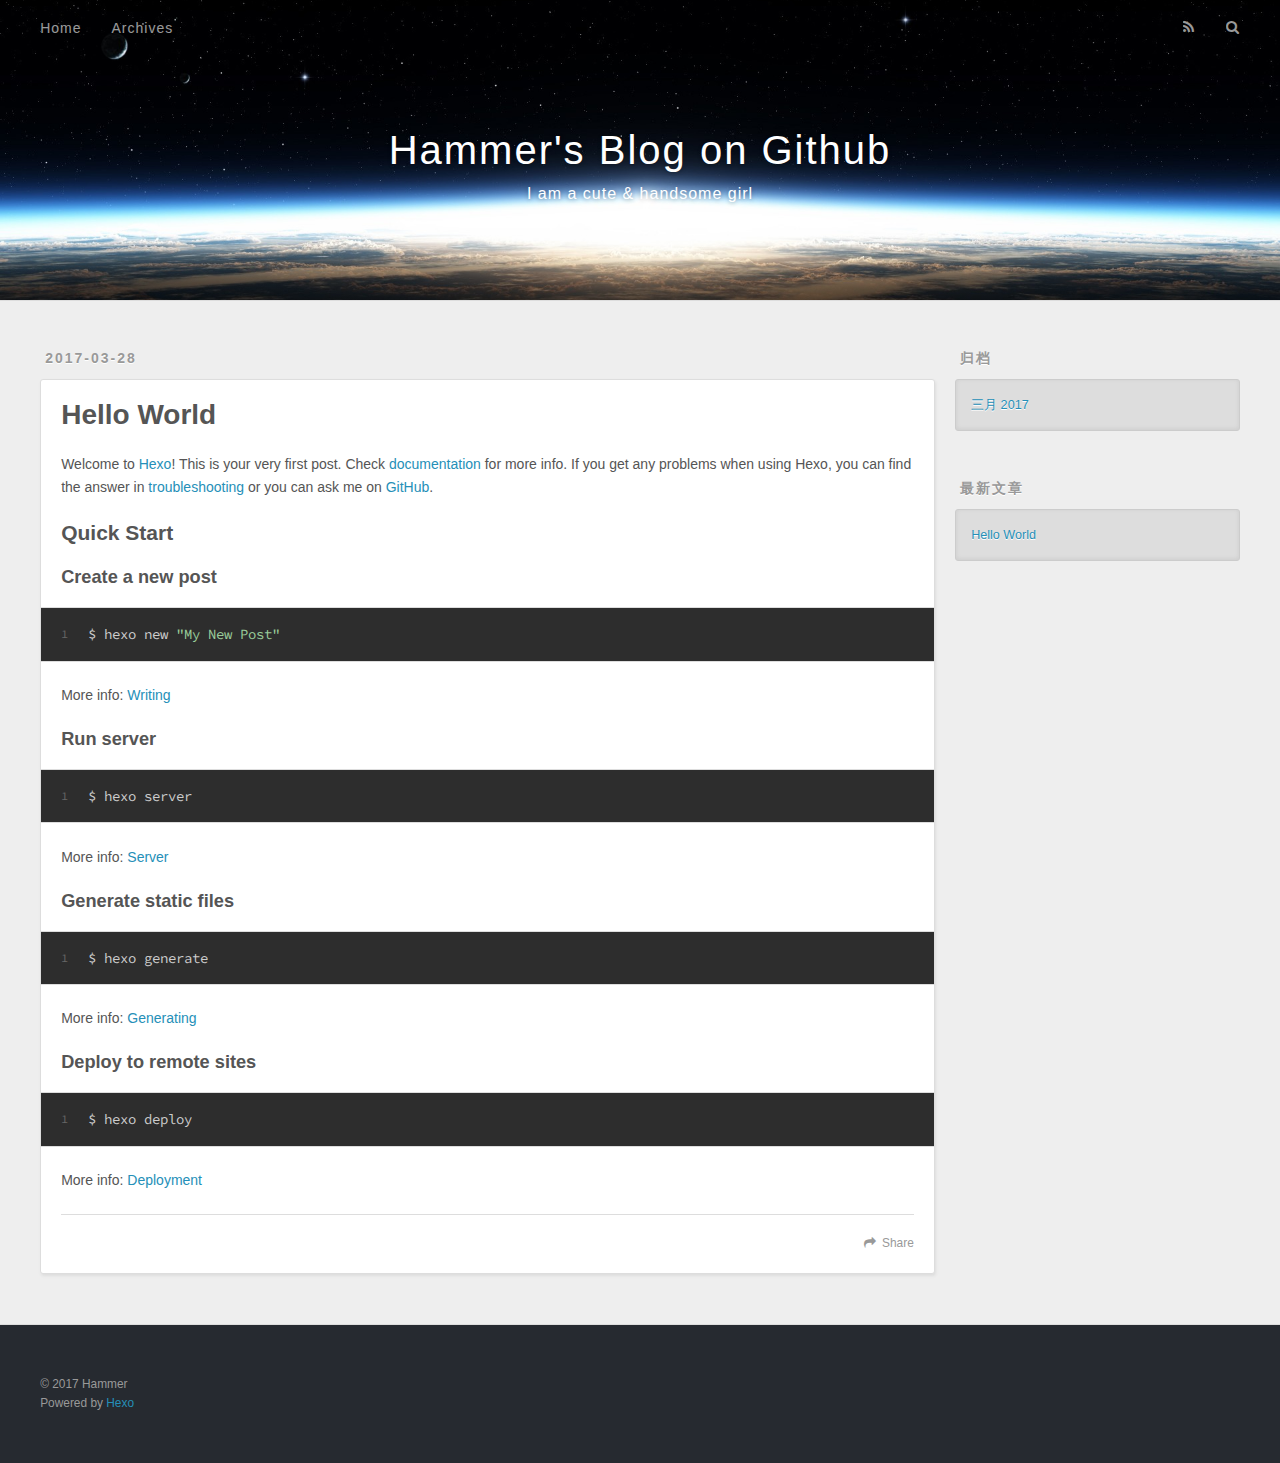
==== index.html @ 6a3fb205 "Site updated: 2017-03-28 16:44:58" ====
<!DOCTYPE html>
<html>
<head>
  <meta charset="utf-8">
  
  <title>Hammer&#39;s Blog on Github</title>
  <meta name="viewport" content="width=device-width, initial-scale=1, maximum-scale=1">
  <meta property="og:type" content="website">
<meta property="og:title" content="Hammer's Blog on Github">
<meta property="og:url" content="http://yoursite.com/index.html">
<meta property="og:site_name" content="Hammer's Blog on Github">
<meta name="twitter:card" content="summary">
<meta name="twitter:title" content="Hammer's Blog on Github">
  
    <link rel="alternate" href="/atom.xml" title="Hammer&#39;s Blog on Github" type="application/atom+xml">
  
  
    <link rel="icon" href="/favicon.png">
  
  
    <link href="//fonts.googleapis.com/css?family=Source+Code+Pro" rel="stylesheet" type="text/css">
  
  <link rel="stylesheet" href="/css/style.css">
  

</head>

<body>
  <div id="container">
    <div id="wrap">
      <header id="header">
  <div id="banner"></div>
  <div id="header-outer" class="outer">
    <div id="header-title" class="inner">
      <h1 id="logo-wrap">
        <a href="/" id="logo">Hammer&#39;s Blog on Github</a>
      </h1>
      
        <h2 id="subtitle-wrap">
          <a href="/" id="subtitle">I am a cute &amp; handsome girl</a>
        </h2>
      
    </div>
    <div id="header-inner" class="inner">
      <nav id="main-nav">
        <a id="main-nav-toggle" class="nav-icon"></a>
        
          <a class="main-nav-link" href="/">Home</a>
        
          <a class="main-nav-link" href="/archives">Archives</a>
        
      </nav>
      <nav id="sub-nav">
        
          <a id="nav-rss-link" class="nav-icon" href="/atom.xml" title="RSS Feed"></a>
        
        <a id="nav-search-btn" class="nav-icon" title="搜索"></a>
      </nav>
      <div id="search-form-wrap">
        <form action="//google.com/search" method="get" accept-charset="UTF-8" class="search-form"><input type="search" name="q" results="0" class="search-form-input" placeholder="Search"><button type="submit" class="search-form-submit">&#xF002;</button><input type="hidden" name="sitesearch" value="http://yoursite.com"></form>
      </div>
    </div>
  </div>
</header>
      <div class="outer">
        <section id="main">
  
    <article id="post-hello-world" class="article article-type-post" itemscope itemprop="blogPost">
  <div class="article-meta">
    <a href="/2017/03/28/hello-world/" class="article-date">
  <time datetime="2017-03-28T08:26:00.281Z" itemprop="datePublished">2017-03-28</time>
</a>
    
  </div>
  <div class="article-inner">
    
    
      <header class="article-header">
        
  
    <h1 itemprop="name">
      <a class="article-title" href="/2017/03/28/hello-world/">Hello World</a>
    </h1>
  

      </header>
    
    <div class="article-entry" itemprop="articleBody">
      
        <p>Welcome to <a href="https://hexo.io/" target="_blank" rel="external">Hexo</a>! This is your very first post. Check <a href="https://hexo.io/docs/" target="_blank" rel="external">documentation</a> for more info. If you get any problems when using Hexo, you can find the answer in <a href="https://hexo.io/docs/troubleshooting.html" target="_blank" rel="external">troubleshooting</a> or you can ask me on <a href="https://github.com/hexojs/hexo/issues" target="_blank" rel="external">GitHub</a>.</p>
<h2 id="Quick-Start"><a href="#Quick-Start" class="headerlink" title="Quick Start"></a>Quick Start</h2><h3 id="Create-a-new-post"><a href="#Create-a-new-post" class="headerlink" title="Create a new post"></a>Create a new post</h3><figure class="highlight bash"><table><tr><td class="gutter"><pre><div class="line">1</div></pre></td><td class="code"><pre><div class="line">$ hexo new <span class="string">"My New Post"</span></div></pre></td></tr></table></figure>
<p>More info: <a href="https://hexo.io/docs/writing.html" target="_blank" rel="external">Writing</a></p>
<h3 id="Run-server"><a href="#Run-server" class="headerlink" title="Run server"></a>Run server</h3><figure class="highlight bash"><table><tr><td class="gutter"><pre><div class="line">1</div></pre></td><td class="code"><pre><div class="line">$ hexo server</div></pre></td></tr></table></figure>
<p>More info: <a href="https://hexo.io/docs/server.html" target="_blank" rel="external">Server</a></p>
<h3 id="Generate-static-files"><a href="#Generate-static-files" class="headerlink" title="Generate static files"></a>Generate static files</h3><figure class="highlight bash"><table><tr><td class="gutter"><pre><div class="line">1</div></pre></td><td class="code"><pre><div class="line">$ hexo generate</div></pre></td></tr></table></figure>
<p>More info: <a href="https://hexo.io/docs/generating.html" target="_blank" rel="external">Generating</a></p>
<h3 id="Deploy-to-remote-sites"><a href="#Deploy-to-remote-sites" class="headerlink" title="Deploy to remote sites"></a>Deploy to remote sites</h3><figure class="highlight bash"><table><tr><td class="gutter"><pre><div class="line">1</div></pre></td><td class="code"><pre><div class="line">$ hexo deploy</div></pre></td></tr></table></figure>
<p>More info: <a href="https://hexo.io/docs/deployment.html" target="_blank" rel="external">Deployment</a></p>

      
    </div>
    <footer class="article-footer">
      <a data-url="http://yoursite.com/2017/03/28/hello-world/" data-id="cj0taippf0000p0qw3b8tzupm" class="article-share-link">Share</a>
      
      
    </footer>
  </div>
  
</article>


  

</section>
        
          <aside id="sidebar">
  
    

  
    

  
    
  
    
  <div class="widget-wrap">
    <h3 class="widget-title">归档</h3>
    <div class="widget">
      <ul class="archive-list"><li class="archive-list-item"><a class="archive-list-link" href="/archives/2017/03/">三月 2017</a></li></ul>
    </div>
  </div>


  
    
  <div class="widget-wrap">
    <h3 class="widget-title">最新文章</h3>
    <div class="widget">
      <ul>
        
          <li>
            <a href="/2017/03/28/hello-world/">Hello World</a>
          </li>
        
      </ul>
    </div>
  </div>

  
</aside>
        
      </div>
      <footer id="footer">
  
  <div class="outer">
    <div id="footer-info" class="inner">
      &copy; 2017 Hammer<br>
      Powered by <a href="http://hexo.io/" target="_blank">Hexo</a>
    </div>
  </div>
</footer>
    </div>
    <nav id="mobile-nav">
  
    <a href="/" class="mobile-nav-link">Home</a>
  
    <a href="/archives" class="mobile-nav-link">Archives</a>
  
</nav>
    

<script src="//ajax.googleapis.com/ajax/libs/jquery/2.0.3/jquery.min.js"></script>


  <link rel="stylesheet" href="/fancybox/jquery.fancybox.css">
  <script src="/fancybox/jquery.fancybox.pack.js"></script>


<script src="/js/script.js"></script>

  </div>
</body>
</html>
---- css/style.css ----
body {
  width: 100%;
}
body:before,
body:after {
  content: "";
  display: table;
}
body:after {
  clear: both;
}
html,
body,
div,
span,
applet,
object,
iframe,
h1,
h2,
h3,
h4,
h5,
h6,
p,
blockquote,
pre,
a,
abbr,
acronym,
address,
big,
cite,
code,
del,
dfn,
em,
img,
ins,
kbd,
q,
s,
samp,
small,
strike,
strong,
sub,
sup,
tt,
var,
dl,
dt,
dd,
ol,
ul,
li,
fieldset,
form,
label,
legend,
table,
caption,
tbody,
tfoot,
thead,
tr,
th,
td {
  margin: 0;
  padding: 0;
  border: 0;
  outline: 0;
  font-weight: inherit;
  font-style: inherit;
  font-family: inherit;
  font-size: 100%;
  vertical-align: baseline;
}
body {
  line-height: 1;
  color: #000;
  background: #fff;
}
ol,
ul {
  list-style: none;
}
table {
  border-collapse: separate;
  border-spacing: 0;
  vertical-align: middle;
}
caption,
th,
td {
  text-align: left;
  font-weight: normal;
  vertical-align: middle;
}
a img {
  border: none;
}
input,
button {
  margin: 0;
  padding: 0;
}
input::-moz-focus-inner,
button::-moz-focus-inner {
  border: 0;
  padding: 0;
}
@font-face {
  font-family: FontAwesome;
  font-style: normal;
  font-weight: normal;
  src: url("fonts/fontawesome-webfont.eot?v=#4.0.3");
  src: url("fonts/fontawesome-webfont.eot?#iefix&v=#4.0.3") format("embedded-opentype"), url("fonts/fontawesome-webfont.woff?v=#4.0.3") format("woff"), url("fonts/fontawesome-webfont.ttf?v=#4.0.3") format("truetype"), url("fonts/fontawesome-webfont.svg#fontawesomeregular?v=#4.0.3") format("svg");
}
html,
body,
#container {
  height: 100%;
}
body {
  background: #eee;
  font: 14px "Helvetica Neue", Helvetica, Arial, sans-serif;
  -webkit-text-size-adjust: 100%;
}
.outer {
  max-width: 1220px;
  margin: 0 auto;
  padding: 0 20px;
}
.outer:before,
.outer:after {
  content: "";
  display: table;
}
.outer:after {
  clear: both;
}
.inner {
  display: inline;
  float: left;
  width: 98.33333333333333%;
  margin: 0 0.833333333333333%;
}
.left,
.alignleft {
  float: left;
}
.right,
.alignright {
  float: right;
}
.clear {
  clear: both;
}
#container {
  position: relative;
}
.mobile-nav-on {
  overflow: hidden;
}
#wrap {
  height: 100%;
  width: 100%;
  position: absolute;
  top: 0;
  left: 0;
  -webkit-transition: 0.2s ease-out;
  -moz-transition: 0.2s ease-out;
  -ms-transition: 0.2s ease-out;
  transition: 0.2s ease-out;
  z-index: 1;
  background: #eee;
}
.mobile-nav-on #wrap {
  left: 280px;
}
@media screen and (min-width: 768px) {
  #main {
    display: inline;
    float: left;
    width: 73.33333333333333%;
    margin: 0 0.833333333333333%;
  }
}
.article-date,
.article-category-link,
.archive-year,
.widget-title {
  text-decoration: none;
  text-transform: uppercase;
  letter-spacing: 2px;
  color: #999;
  margin-bottom: 1em;
  margin-left: 5px;
  line-height: 1em;
  text-shadow: 0 1px #fff;
  font-weight: bold;
}
.article-inner,
.archive-article-inner {
  background: #fff;
  -webkit-box-shadow: 1px 2px 3px #ddd;
  box-shadow: 1px 2px 3px #ddd;
  border: 1px solid #ddd;
  border-radius: 3px;
}
.article-entry h1,
.widget h1 {
  font-size: 2em;
}
.article-entry h2,
.widget h2 {
  font-size: 1.5em;
}
.article-entry h3,
.widget h3 {
  font-size: 1.3em;
}
.article-entry h4,
.widget h4 {
  font-size: 1.2em;
}
.article-entry h5,
.widget h5 {
  font-size: 1em;
}
.article-entry h6,
.widget h6 {
  font-size: 1em;
  color: #999;
}
.article-entry hr,
.widget hr {
  border: 1px dashed #ddd;
}
.article-entry strong,
.widget strong {
  font-weight: bold;
}
.article-entry em,
.widget em,
.article-entry cite,
.widget cite {
  font-style: italic;
}
.article-entry sup,
.widget sup,
.article-entry sub,
.widget sub {
  font-size: 0.75em;
  line-height: 0;
  position: relative;
  vertical-align: baseline;
}
.article-entry sup,
.widget sup {
  top: -0.5em;
}
.article-entry sub,
.widget sub {
  bottom: -0.2em;
}
.article-entry small,
.widget small {
  font-size: 0.85em;
}
.article-entry acronym,
.widget acronym,
.article-entry abbr,
.widget abbr {
  border-bottom: 1px dotted;
}
.article-entry ul,
.widget ul,
.article-entry ol,
.widget ol,
.article-entry dl,
.widget dl {
  margin: 0 20px;
  line-height: 1.6em;
}
.article-entry ul ul,
.widget ul ul,
.article-entry ol ul,
.widget ol ul,
.article-entry ul ol,
.widget ul ol,
.article-entry ol ol,
.widget ol ol {
  margin-top: 0;
  margin-bottom: 0;
}
.article-entry ul,
.widget ul {
  list-style: disc;
}
.article-entry ol,
.widget ol {
  list-style: decimal;
}
.article-entry dt,
.widget dt {
  font-weight: bold;
}
#header {
  height: 300px;
  position: relative;
  border-bottom: 1px solid #ddd;
}
#header:before,
#header:after {
  content: "";
  position: absolute;
  left: 0;
  right: 0;
  height: 40px;
}
#header:before {
  top: 0;
  background: -webkit-linear-gradient(rgba(0,0,0,0.2), transparent);
  background: -moz-linear-gradient(rgba(0,0,0,0.2), transparent);
  background: -ms-linear-gradient(rgba(0,0,0,0.2), transparent);
  background: linear-gradient(rgba(0,0,0,0.2), transparent);
}
#header:after {
  bottom: 0;
  background: -webkit-linear-gradient(transparent, rgba(0,0,0,0.2));
  background: -moz-linear-gradient(transparent, rgba(0,0,0,0.2));
  background: -ms-linear-gradient(transparent, rgba(0,0,0,0.2));
  background: linear-gradient(transparent, rgba(0,0,0,0.2));
}
#header-outer {
  height: 100%;
  position: relative;
}
#header-inner {
  position: relative;
  overflow: hidden;
}
#banner {
  position: absolute;
  top: 0;
  left: 0;
  width: 100%;
  height: 100%;
  background: url("images/banner.jpg") center #000;
  -webkit-background-size: cover;
  -moz-background-size: cover;
  background-size: cover;
  z-index: -1;
}
#header-title {
  text-align: center;
  height: 40px;
  position: absolute;
  top: 50%;
  left: 0;
  margin-top: -20px;
}
#logo,
#subtitle {
  text-decoration: none;
  color: #fff;
  font-weight: 300;
  text-shadow: 0 1px 4px rgba(0,0,0,0.3);
}
#logo {
  font-size: 40px;
  line-height: 40px;
  letter-spacing: 2px;
}
#subtitle {
  font-size: 16px;
  line-height: 16px;
  letter-spacing: 1px;
}
#subtitle-wrap {
  margin-top: 16px;
}
#main-nav {
  float: left;
  margin-left: -15px;
}
.nav-icon,
.main-nav-link {
  float: left;
  color: #fff;
  opacity: 0.6;
  text-decoration: none;
  text-shadow: 0 1px rgba(0,0,0,0.2);
  -webkit-transition: opacity 0.2s;
  -moz-transition: opacity 0.2s;
  -ms-transition: opacity 0.2s;
  transition: opacity 0.2s;
  display: block;
  padding: 20px 15px;
}
.nav-icon:hover,
.main-nav-link:hover {
  opacity: 1;
}
.nav-icon {
  font-family: FontAwesome;
  text-align: center;
  font-size: 14px;
  width: 14px;
  height: 14px;
  padding: 20px 15px;
  position: relative;
  cursor: pointer;
}
.main-nav-link {
  font-weight: 300;
  letter-spacing: 1px;
}
@media screen and (max-width: 479px) {
  .main-nav-link {
    display: none;
  }
}
#main-nav-toggle {
  display: none;
}
#main-nav-toggle:before {
  content: "\f0c9";
}
@media screen and (max-width: 479px) {
  #main-nav-toggle {
    display: block;
  }
}
#sub-nav {
  float: right;
  margin-right: -15px;
}
#nav-rss-link:before {
  content: "\f09e";
}
#nav-search-btn:before {
  content: "\f002";
}
#search-form-wrap {
  position: absolute;
  top: 15px;
  width: 150px;
  height: 30px;
  right: -150px;
  opacity: 0;
  -webkit-transition: 0.2s ease-out;
  -moz-transition: 0.2s ease-out;
  -ms-transition: 0.2s ease-out;
  transition: 0.2s ease-out;
}
#search-form-wrap.on {
  opacity: 1;
  right: 0;
}
@media screen and (max-width: 479px) {
  #search-form-wrap {
    width: 100%;
    right: -100%;
  }
}
.search-form {
  position: absolute;
  top: 0;
  left: 0;
  right: 0;
  background: #fff;
  padding: 5px 15px;
  border-radius: 15px;
  -webkit-box-shadow: 0 0 10px rgba(0,0,0,0.3);
  box-shadow: 0 0 10px rgba(0,0,0,0.3);
}
.search-form-input {
  border: none;
  background: none;
  color: #555;
  width: 100%;
  font: 13px "Helvetica Neue", Helvetica, Arial, sans-serif;
  outline: none;
}
.search-form-input::-webkit-search-results-decoration,
.search-form-input::-webkit-search-cancel-button {
  -webkit-appearance: none;
}
.search-form-submit {
  position: absolute;
  top: 50%;
  right: 10px;
  margin-top: -7px;
  font: 13px FontAwesome;
  border: none;
  background: none;
  color: #bbb;
  cursor: pointer;
}
.search-form-submit:hover,
.search-form-submit:focus {
  color: #777;
}
.article {
  margin: 50px 0;
}
.article-inner {
  overflow: hidden;
}
.article-meta:before,
.article-meta:after {
  content: "";
  display: table;
}
.article-meta:after {
  clear: both;
}
.article-date {
  float: left;
}
.article-category {
  float: left;
  line-height: 1em;
  color: #ccc;
  text-shadow: 0 1px #fff;
  margin-left: 8px;
}
.article-category:before {
  content: "\2022";
}
.article-category-link {
  margin: 0 12px 1em;
}
.article-header {
  padding: 20px 20px 0;
}
.article-title {
  text-decoration: none;
  font-size: 2em;
  font-weight: bold;
  color: #555;
  line-height: 1.1em;
  -webkit-transition: color 0.2s;
  -moz-transition: color 0.2s;
  -ms-transition: color 0.2s;
  transition: color 0.2s;
}
a.article-title:hover {
  color: #258fb8;
}
.article-entry {
  color: #555;
  padding: 0 20px;
}
.article-entry:before,
.article-entry:after {
  content: "";
  display: table;
}
.article-entry:after {
  clear: both;
}
.article-entry p,
.article-entry table {
  line-height: 1.6em;
  margin: 1.6em 0;
}
.article-entry h1,
.article-entry h2,
.article-entry h3,
.article-entry h4,
.article-entry h5,
.article-entry h6 {
  font-weight: bold;
}
.article-entry h1,
.article-entry h2,
.article-entry h3,
.article-entry h4,
.article-entry h5,
.article-entry h6 {
  line-height: 1.1em;
  margin: 1.1em 0;
}
.article-entry a {
  color: #258fb8;
  text-decoration: none;
}
.article-entry a:hover {
  text-decoration: underline;
}
.article-entry ul,
.article-entry ol,
.article-entry dl {
  margin-top: 1.6em;
  margin-bottom: 1.6em;
}
.article-entry img,
.article-entry video {
  max-width: 100%;
  height: auto;
  display: block;
  margin: auto;
}
.article-entry iframe {
  border: none;
}
.article-entry table {
  width: 100%;
  border-collapse: collapse;
  border-spacing: 0;
}
.article-entry th {
  font-weight: bold;
  border-bottom: 3px solid #ddd;
  padding-bottom: 0.5em;
}
.article-entry td {
  border-bottom: 1px solid #ddd;
  padding: 10px 0;
}
.article-entry blockquote {
  font-family: Georgia, "Times New Roman", serif;
  font-size: 1.4em;
  margin: 1.6em 20px;
  text-align: center;
}
.article-entry blockquote footer {
  font-size: 14px;
  margin: 1.6em 0;
  font-family: "Helvetica Neue", Helvetica, Arial, sans-serif;
}
.article-entry blockquote footer cite:before {
  content: "—";
  padding: 0 0.5em;
}
.article-entry .pullquote {
  text-align: left;
  width: 45%;
  margin: 0;
}
.article-entry .pullquote.left {
  margin-left: 0.5em;
  margin-right: 1em;
}
.article-entry .pullquote.right {
  margin-right: 0.5em;
  margin-left: 1em;
}
.article-entry .caption {
  color: #999;
  display: block;
  font-size: 0.9em;
  margin-top: 0.5em;
  position: relative;
  text-align: center;
}
.article-entry .video-container {
  position: relative;
  padding-top: 56.25%;
  height: 0;
  overflow: hidden;
}
.article-entry .video-container iframe,
.article-entry .video-container object,
.article-entry .video-container embed {
  position: absolute;
  top: 0;
  left: 0;
  width: 100%;
  height: 100%;
  margin-top: 0;
}
.article-more-link a {
  display: inline-block;
  line-height: 1em;
  padding: 6px 15px;
  border-radius: 15px;
  background: #eee;
  color: #999;
  text-shadow: 0 1px #fff;
  text-decoration: none;
}
.article-more-link a:hover {
  background: #258fb8;
  color: #fff;
  text-decoration: none;
  text-shadow: 0 1px #1e7293;
}
.article-footer {
  font-size: 0.85em;
  line-height: 1.6em;
  border-top: 1px solid #ddd;
  padding-top: 1.6em;
  margin: 0 20px 20px;
}
.article-footer:before,
.article-footer:after {
  content: "";
  display: table;
}
.article-footer:after {
  clear: both;
}
.article-footer a {
  color: #999;
  text-decoration: none;
}
.article-footer a:hover {
  color: #555;
}
.article-tag-list-item {
  float: left;
  margin-right: 10px;
}
.article-tag-list-link:before {
  content: "#";
}
.article-comment-link {
  float: right;
}
.article-comment-link:before {
  content: "\f075";
  font-family: FontAwesome;
  padding-right: 8px;
}
.article-share-link {
  cursor: pointer;
  float: right;
  margin-left: 20px;
}
.article-share-link:before {
  content: "\f064";
  font-family: FontAwesome;
  padding-right: 6px;
}
#article-nav {
  position: relative;
}
#article-nav:before,
#article-nav:after {
  content: "";
  display: table;
}
#article-nav:after {
  clear: both;
}
@media screen and (min-width: 768px) {
  #article-nav {
    margin: 50px 0;
  }
  #article-nav:before {
    width: 8px;
    height: 8px;
    position: absolute;
    top: 50%;
    left: 50%;
    margin-top: -4px;
    margin-left: -4px;
    content: "";
    border-radius: 50%;
    background: #ddd;
    -webkit-box-shadow: 0 1px 2px #fff;
    box-shadow: 0 1px 2px #fff;
  }
}
.article-nav-link-wrap {
  text-decoration: none;
  text-shadow: 0 1px #fff;
  color: #999;
  -webkit-box-sizing: border-box;
  -moz-box-sizing: border-box;
  box-sizing: border-box;
  margin-top: 50px;
  text-align: center;
  display: block;
}
.article-nav-link-wrap:hover {
  color: #555;
}
@media screen and (min-width: 768px) {
  .article-nav-link-wrap {
    width: 50%;
    margin-top: 0;
  }
}
@media screen and (min-width: 768px) {
  #article-nav-newer {
    float: left;
    text-align: right;
    padding-right: 20px;
  }
}
@media screen and (min-width: 768px) {
  #article-nav-older {
    float: right;
    text-align: left;
    padding-left: 20px;
  }
}
.article-nav-caption {
  text-transform: uppercase;
  letter-spacing: 2px;
  color: #ddd;
  line-height: 1em;
  font-weight: bold;
}
#article-nav-newer .article-nav-caption {
  margin-right: -2px;
}
.article-nav-title {
  font-size: 0.85em;
  line-height: 1.6em;
  margin-top: 0.5em;
}
.article-share-box {
  position: absolute;
  display: none;
  background: #fff;
  -webkit-box-shadow: 1px 2px 10px rgba(0,0,0,0.2);
  box-shadow: 1px 2px 10px rgba(0,0,0,0.2);
  border-radius: 3px;
  margin-left: -145px;
  overflow: hidden;
  z-index: 1;
}
.article-share-box.on {
  display: block;
}
.article-share-input {
  width: 100%;
  background: none;
  -webkit-box-sizing: border-box;
  -moz-box-sizing: border-box;
  box-sizing: border-box;
  font: 14px "Helvetica Neue", Helvetica, Arial, sans-serif;
  padding: 0 15px;
  color: #555;
  outline: none;
  border: 1px solid #ddd;
  border-radius: 3px 3px 0 0;
  height: 36px;
  line-height: 36px;
}
.article-share-links {
  background: #eee;
}
.article-share-links:before,
.article-share-links:after {
  content: "";
  display: table;
}
.article-share-links:after {
  clear: both;
}
.article-share-twitter,
.article-share-facebook,
.article-share-pinterest,
.article-share-google {
  width: 50px;
  height: 36px;
  display: block;
  float: left;
  position: relative;
  color: #999;
  text-shadow: 0 1px #fff;
}
.article-share-twitter:before,
.article-share-facebook:before,
.article-share-pinterest:before,
.article-share-google:before {
  font-size: 20px;
  font-family: FontAwesome;
  width: 20px;
  height: 20px;
  position: absolute;
  top: 50%;
  left: 50%;
  margin-top: -10px;
  margin-left: -10px;
  text-align: center;
}
.article-share-twitter:hover,
.article-share-facebook:hover,
.article-share-pinterest:hover,
.article-share-google:hover {
  color: #fff;
}
.article-share-twitter:before {
  content: "\f099";
}
.article-share-twitter:hover {
  background: #00aced;
  text-shadow: 0 1px #008abe;
}
.article-share-facebook:before {
  content: "\f09a";
}
.article-share-facebook:hover {
  background: #3b5998;
  text-shadow: 0 1px #2f477a;
}
.article-share-pinterest:before {
  content: "\f0d2";
}
.article-share-pinterest:hover {
  background: #cb2027;
  text-shadow: 0 1px #a21a1f;
}
.article-share-google:before {
  content: "\f0d5";
}
.article-share-google:hover {
  background: #dd4b39;
  text-shadow: 0 1px #be3221;
}
.article-gallery {
  background: #000;
  position: relative;
}
.article-gallery-photos {
  position: relative;
  overflow: hidden;
}
.article-gallery-img {
  display: none;
  max-width: 100%;
}
.article-gallery-img:first-child {
  display: block;
}
.article-gallery-img.loaded {
  position: absolute;
  display: block;
}
.article-gallery-img img {
  display: block;
  max-width: 100%;
  margin: 0 auto;
}
#comments {
  background: #fff;
  -webkit-box-shadow: 1px 2px 3px #ddd;
  box-shadow: 1px 2px 3px #ddd;
  padding: 20px;
  border: 1px solid #ddd;
  border-radius: 3px;
  margin: 50px 0;
}
#comments a {
  color: #258fb8;
}
.archives-wrap {
  margin: 50px 0;
}
.archives:before,
.archives:after {
  content: "";
  display: table;
}
.archives:after {
  clear: both;
}
.archive-year-wrap {
  margin-bottom: 1em;
}
.archives {
  -webkit-column-gap: 10px;
  -moz-column-gap: 10px;
  column-gap: 10px;
}
@media screen and (min-width: 480px) and (max-width: 767px) {
  .archives {
    -webkit-column-count: 2;
    -moz-column-count: 2;
    column-count: 2;
  }
}
@media screen and (min-width: 768px) {
  .archives {
    -webkit-column-count: 3;
    -moz-column-count: 3;
    column-count: 3;
  }
}
.archive-article {
  -webkit-column-break-inside: avoid;
  page-break-inside: avoid;
  overflow: hidden;
  break-inside: avoid-column;
}
.archive-article-inner {
  padding: 10px;
  margin-bottom: 15px;
}
.archive-article-title {
  text-decoration: none;
  font-weight: bold;
  color: #555;
  -webkit-transition: color 0.2s;
  -moz-transition: color 0.2s;
  -ms-transition: color 0.2s;
  transition: color 0.2s;
  line-height: 1.6em;
}
.archive-article-title:hover {
  color: #258fb8;
}
.archive-article-footer {
  margin-top: 1em;
}
.archive-article-date {
  color: #999;
  text-decoration: none;
  font-size: 0.85em;
  line-height: 1em;
  margin-bottom: 0.5em;
  display: block;
}
#page-nav {
  margin: 50px auto;
  background: #fff;
  -webkit-box-shadow: 1px 2px 3px #ddd;
  box-shadow: 1px 2px 3px #ddd;
  border: 1px solid #ddd;
  border-radius: 3px;
  text-align: center;
  color: #999;
  overflow: hidden;
}
#page-nav:before,
#page-nav:after {
  content: "";
  display: table;
}
#page-nav:after {
  clear: both;
}
#page-nav a,
#page-nav span {
  padding: 10px 20px;
  line-height: 1;
  height: 2ex;
}
#page-nav a {
  color: #999;
  text-decoration: none;
}
#page-nav a:hover {
  background: #999;
  color: #fff;
}
#page-nav .prev {
  float: left;
}
#page-nav .next {
  float: right;
}
#page-nav .page-number {
  display: inline-block;
}
@media screen and (max-width: 479px) {
  #page-nav .page-number {
    display: none;
  }
}
#page-nav .current {
  color: #555;
  font-weight: bold;
}
#page-nav .space {
  color: #ddd;
}
#footer {
  background: #262a30;
  padding: 50px 0;
  border-top: 1px solid #ddd;
  color: #999;
}
#footer a {
  color: #258fb8;
  text-decoration: none;
}
#footer a:hover {
  text-decoration: underline;
}
#footer-info {
  line-height: 1.6em;
  font-size: 0.85em;
}
.article-entry pre,
.article-entry .highlight {
  background: #2d2d2d;
  margin: 0 -20px;
  padding: 15px 20px;
  border-style: solid;
  border-color: #ddd;
  border-width: 1px 0;
  overflow: auto;
  color: #ccc;
  line-height: 22.400000000000002px;
}
.article-entry .highlight .gutter pre,
.article-entry .gist .gist-file .gist-data .line-numbers {
  color: #666;
  font-size: 0.85em;
}
.article-entry pre,
.article-entry code {
  font-family: "Source Code Pro", Consolas, Monaco, Menlo, Consolas, monospace;
}
.article-entry code {
  background: #eee;
  text-shadow: 0 1px #fff;
  padding: 0 0.3em;
}
.article-entry pre code {
  background: none;
  text-shadow: none;
  padding: 0;
}
.article-entry .highlight pre {
  border: none;
  margin: 0;
  padding: 0;
}
.article-entry .highlight table {
  margin: 0;
  width: auto;
}
.article-entry .highlight td {
  border: none;
  padding: 0;
}
.article-entry .highlight figcaption {
  font-size: 0.85em;
  color: #999;
  line-height: 1em;
  margin-bottom: 1em;
}
.article-entry .highlight figcaption:before,
.article-entry .highlight figcaption:after {
  content: "";
  display: table;
}
.article-entry .highlight figcaption:after {
  clear: both;
}
.article-entry .highlight figcaption a {
  float: right;
}
.article-entry .highlight .gutter pre {
  text-align: right;
  padding-right: 20px;
}
.article-entry .highlight .line {
  height: 22.400000000000002px;
}
.article-entry .highlight .line.marked {
  background: #515151;
}
.article-entry .gist {
  margin: 0 -20px;
  border-style: solid;
  border-color: #ddd;
  border-width: 1px 0;
  background: #2d2d2d;
  padding: 15px 20px 15px 0;
}
.article-entry .gist .gist-file {
  border: none;
  font-family: "Source Code Pro", Consolas, Monaco, Menlo, Consolas, monospace;
  margin: 0;
}
.article-entry .gist .gist-file .gist-data {
  background: none;
  border: none;
}
.article-entry .gist .gist-file .gist-data .line-numbers {
  background: none;
  border: none;
  padding: 0 20px 0 0;
}
.article-entry .gist .gist-file .gist-data .line-data {
  padding: 0 !important;
}
.article-entry .gist .gist-file .highlight {
  margin: 0;
  padding: 0;
  border: none;
}
.article-entry .gist .gist-file .gist-meta {
  background: #2d2d2d;
  color: #999;
  font: 0.85em "Helvetica Neue", Helvetica, Arial, sans-serif;
  text-shadow: 0 0;
  padding: 0;
  margin-top: 1em;
  margin-left: 20px;
}
.article-entry .gist .gist-file .gist-meta a {
  color: #258fb8;
  font-weight: normal;
}
.article-entry .gist .gist-file .gist-meta a:hover {
  text-decoration: underline;
}
pre .comment,
pre .title {
  color: #999;
}
pre .variable,
pre .attribute,
pre .tag,
pre .regexp,
pre .ruby .constant,
pre .xml .tag .title,
pre .xml .pi,
pre .xml .doctype,
pre .html .doctype,
pre .css .id,
pre .css .class,
pre .css .pseudo {
  color: #f2777a;
}
pre .number,
pre .preprocessor,
pre .built_in,
pre .literal,
pre .params,
pre .constant {
  color: #f99157;
}
pre .class,
pre .ruby .class .title,
pre .css .rules .attribute {
  color: #9c9;
}
pre .string,
pre .value,
pre .inheritance,
pre .header,
pre .ruby .symbol,
pre .xml .cdata {
  color: #9c9;
}
pre .css .hexcolor {
  color: #6cc;
}
pre .function,
pre .python .decorator,
pre .python .title,
pre .ruby .function .title,
pre .ruby .title .keyword,
pre .perl .sub,
pre .javascript .title,
pre .coffeescript .title {
  color: #69c;
}
pre .keyword,
pre .javascript .function {
  color: #c9c;
}
@media screen and (max-width: 479px) {
  #mobile-nav {
    position: absolute;
    top: 0;
    left: 0;
    width: 280px;
    height: 100%;
    background: #191919;
    border-right: 1px solid #fff;
  }
}
@media screen and (max-width: 479px) {
  .mobile-nav-link {
    display: block;
    color: #999;
    text-decoration: none;
    padding: 15px 20px;
    font-weight: bold;
  }
  .mobile-nav-link:hover {
    color: #fff;
  }
}
@media screen and (min-width: 768px) {
  #sidebar {
    display: inline;
    float: left;
    width: 23.333333333333332%;
    margin: 0 0.833333333333333%;
  }
}
.widget-wrap {
  margin: 50px 0;
}
.widget {
  color: #777;
  text-shadow: 0 1px #fff;
  background: #ddd;
  -webkit-box-shadow: 0 -1px 4px #ccc inset;
  box-shadow: 0 -1px 4px #ccc inset;
  border: 1px solid #ccc;
  padding: 15px;
  border-radius: 3px;
}
.widget a {
  color: #258fb8;
  text-decoration: none;
}
.widget a:hover {
  text-decoration: underline;
}
.widget ul ul,
.widget ol ul,
.widget dl ul,
.widget ul ol,
.widget ol ol,
.widget dl ol,
.widget ul dl,
.widget ol dl,
.widget dl dl {
  margin-left: 15px;
  list-style: disc;
}
.widget {
  line-height: 1.6em;
  word-wrap: break-word;
  font-size: 0.9em;
}
.widget ul,
.widget ol {
  list-style: none;
  margin: 0;
}
.widget ul ul,
.widget ol ul,
.widget ul ol,
.widget ol ol {
  margin: 0 20px;
}
.widget ul ul,
.widget ol ul {
  list-style: disc;
}
.widget ul ol,
.widget ol ol {
  list-style: decimal;
}
.category-list-count,
.tag-list-count,
.archive-list-count {
  padding-left: 5px;
  color: #999;
  font-size: 0.85em;
}
.category-list-count:before,
.tag-list-count:before,
.archive-list-count:before {
  content: "(";
}
.category-list-count:after,
.tag-list-count:after,
.archive-list-count:after {
  content: ")";
}
.tagcloud a {
  margin-right: 5px;
  display: inline-block;
}
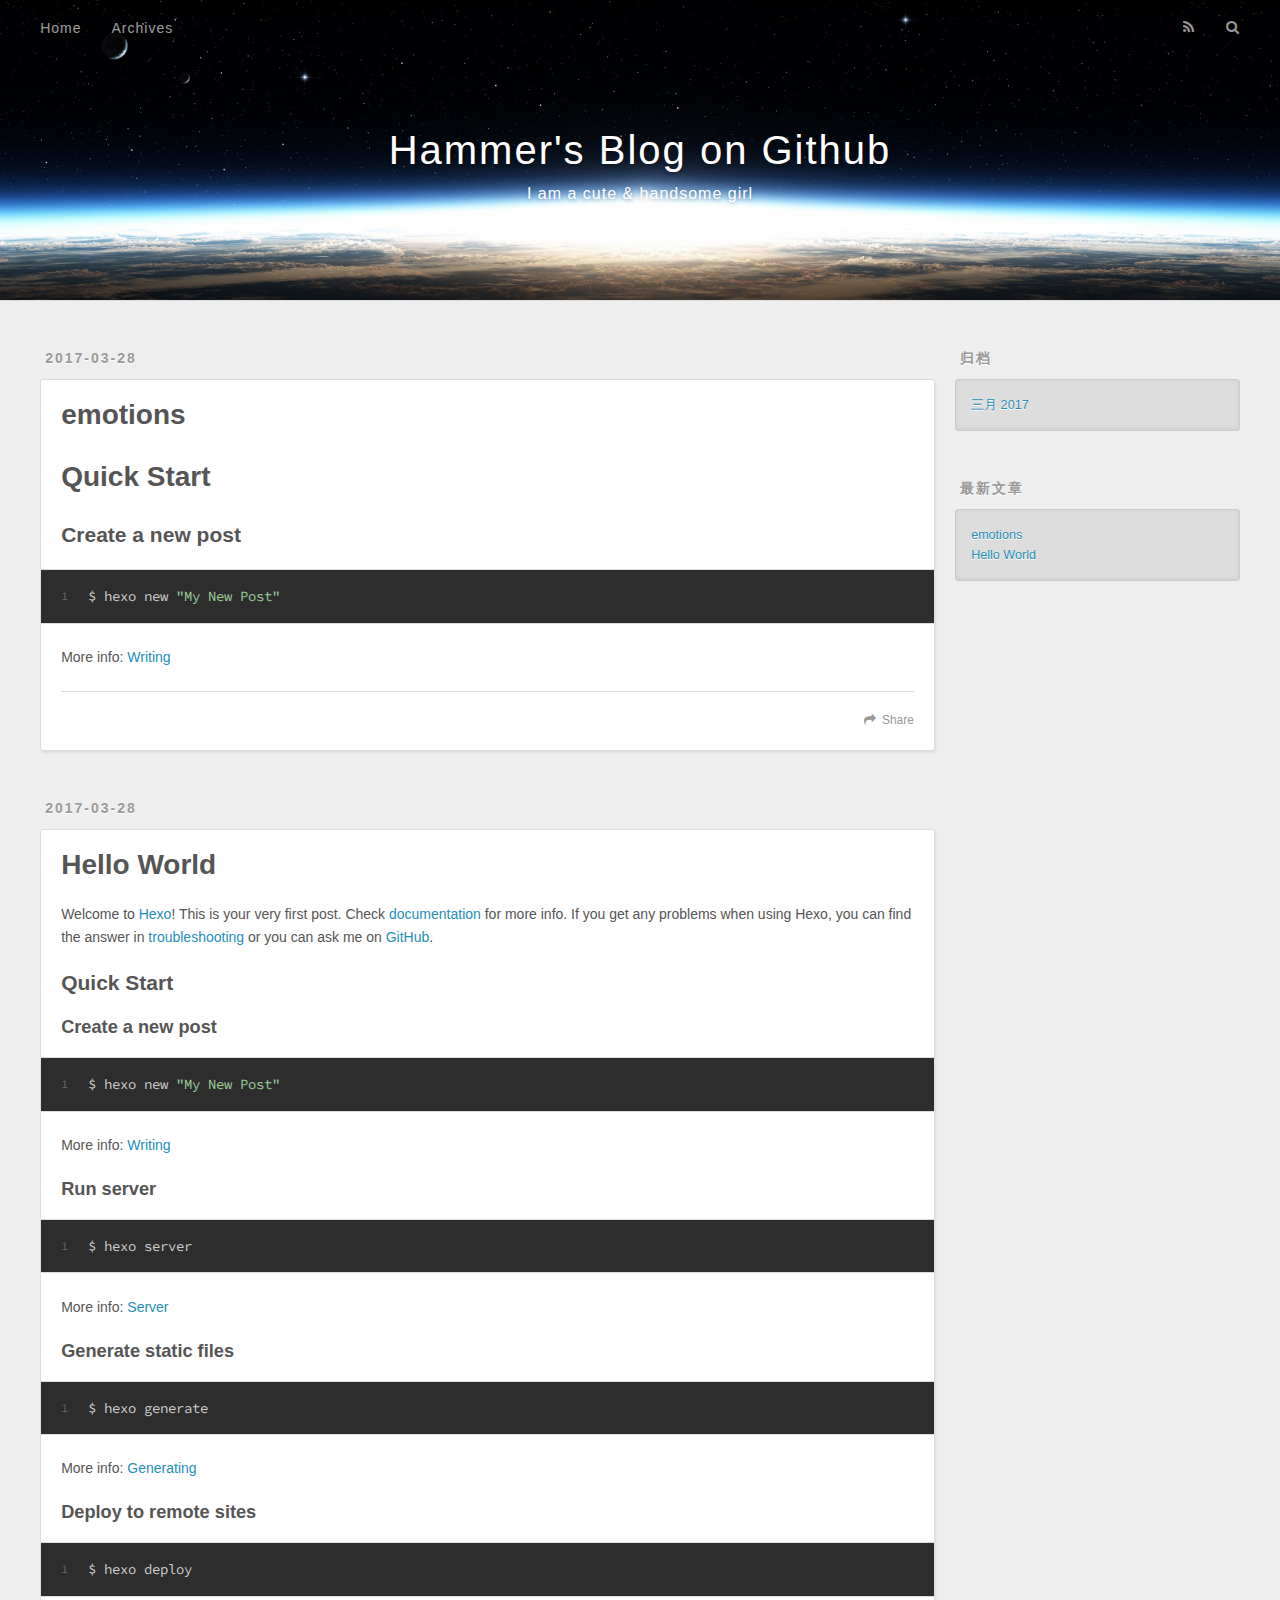
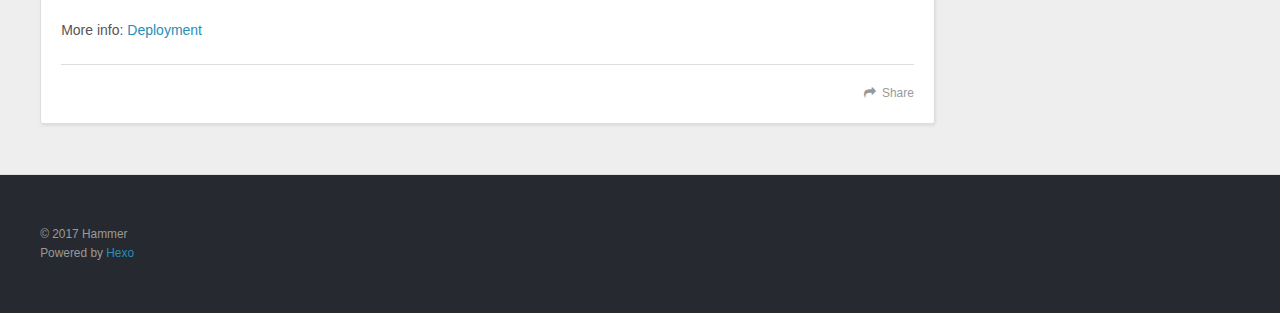
==== commit 05a70349: "Site updated: 2017-03-28 16:50:53" ====
--- a/index.html
+++ b/index.html
@@ -65,6 +65,44 @@
       <div class="outer">
         <section id="main">
   
+    <article id="post-emotions" class="article article-type-post" itemscope itemprop="blogPost">
+  <div class="article-meta">
+    <a href="/2017/03/28/emotions/" class="article-date">
+  <time datetime="2017-03-28T08:47:50.000Z" itemprop="datePublished">2017-03-28</time>
+</a>
+    
+  </div>
+  <div class="article-inner">
+    
+    
+      <header class="article-header">
+        
+  
+    <h1 itemprop="name">
+      <a class="article-title" href="/2017/03/28/emotions/">emotions</a>
+    </h1>
+  
+
+      </header>
+    
+    <div class="article-entry" itemprop="articleBody">
+      
+        <h1 id="Quick-Start"><a href="#Quick-Start" class="headerlink" title="Quick Start"></a>Quick Start</h1><h2 id="Create-a-new-post"><a href="#Create-a-new-post" class="headerlink" title="Create a new post"></a>Create a new post</h2><figure class="highlight bash"><table><tr><td class="gutter"><pre><div class="line">1</div></pre></td><td class="code"><pre><div class="line">$ hexo new <span class="string">"My New Post"</span></div></pre></td></tr></table></figure>
+<p>More info: <a href="https://hexo.io/docs/writing.html" target="_blank" rel="external">Writing</a></p>
+
+      
+    </div>
+    <footer class="article-footer">
+      <a data-url="http://yoursite.com/2017/03/28/emotions/" data-id="cj0tayhtd00009kqwqe69otqx" class="article-share-link">Share</a>
+      
+      
+    </footer>
+  </div>
+  
+</article>
+
+
+  
     <article id="post-hello-world" class="article article-type-post" itemscope itemprop="blogPost">
   <div class="article-meta">
     <a href="/2017/03/28/hello-world/" class="article-date">
@@ -100,7 +138,7 @@
       
     </div>
     <footer class="article-footer">
-      <a data-url="http://yoursite.com/2017/03/28/hello-world/" data-id="cj0taippf0000p0qw3b8tzupm" class="article-share-link">Share</a>
+      <a data-url="http://yoursite.com/2017/03/28/hello-world/" data-id="cj0tayhtz00019kqwnmrrpfd3" class="article-share-link">Share</a>
       
       
     </footer>
@@ -140,6 +178,10 @@
       <ul>
         
           <li>
+            <a href="/2017/03/28/emotions/">emotions</a>
+          </li>
+        
+          <li>
             <a href="/2017/03/28/hello-world/">Hello World</a>
           </li>
         
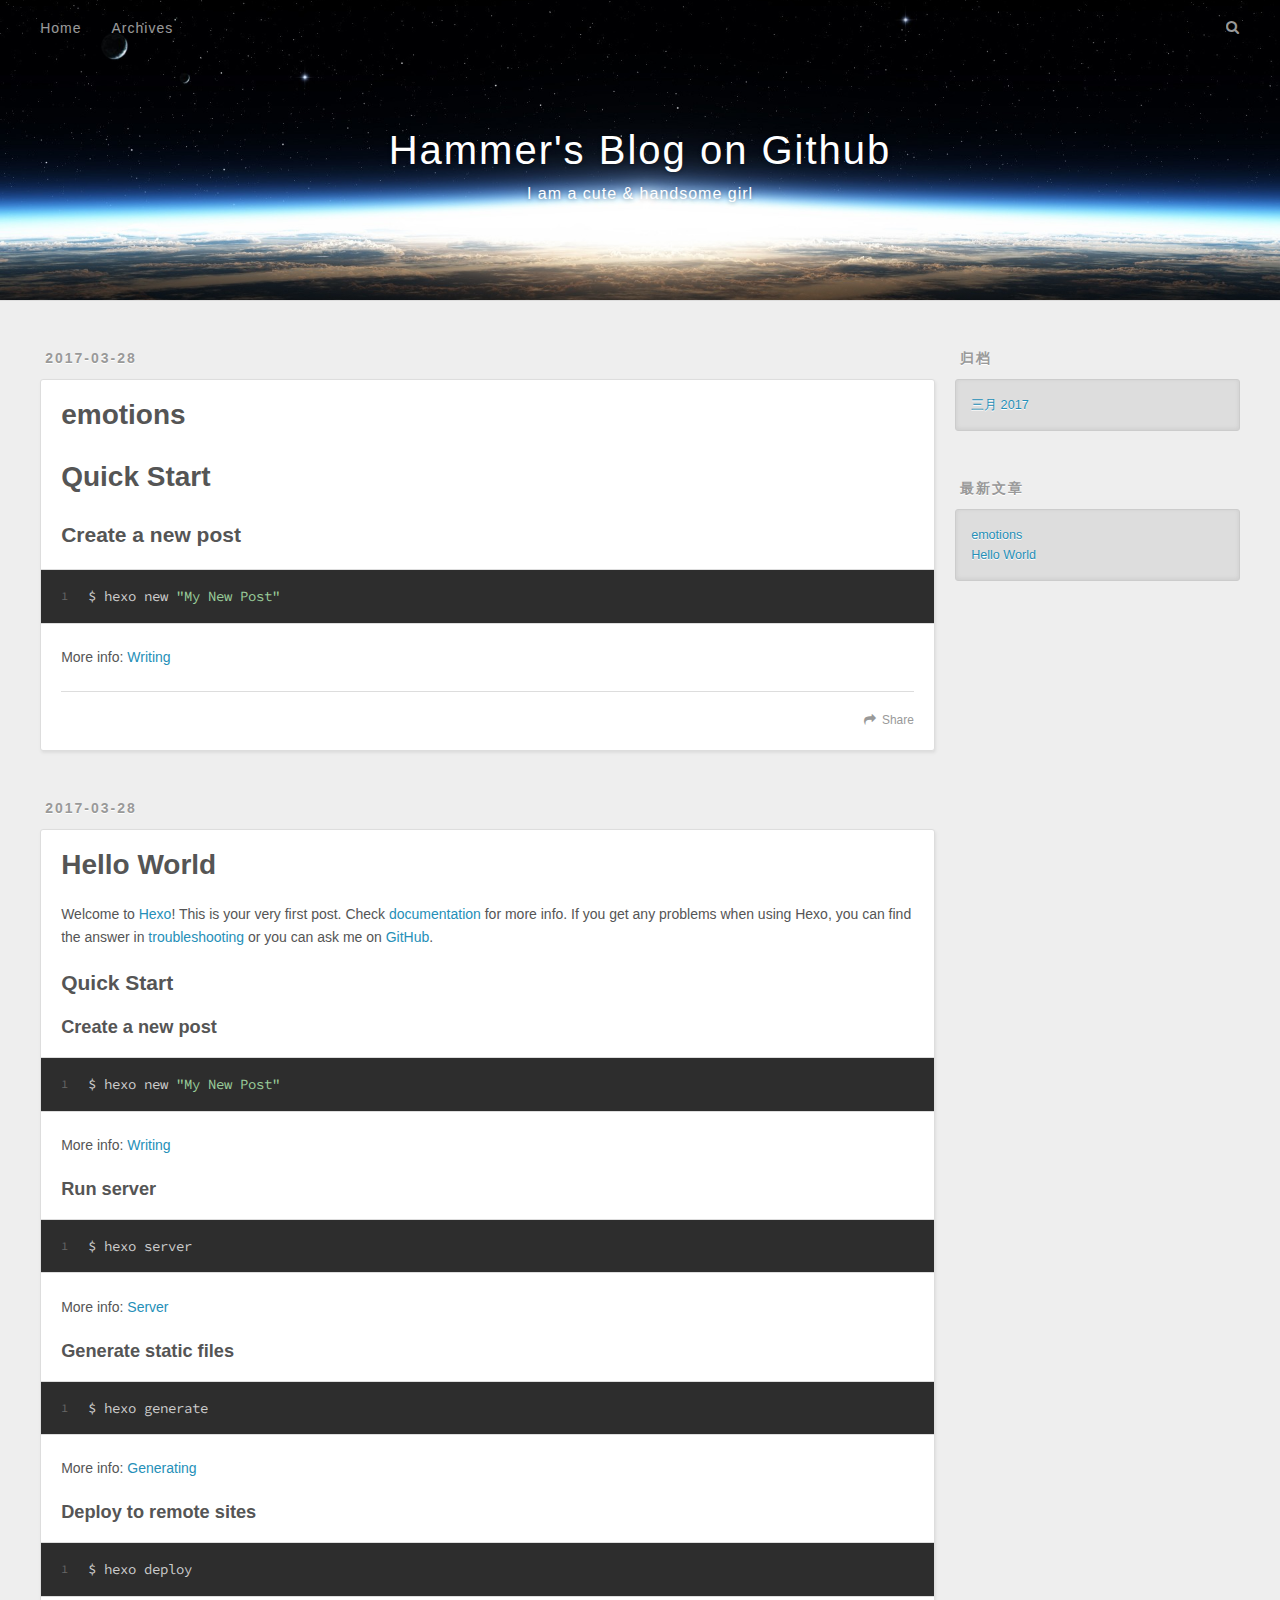
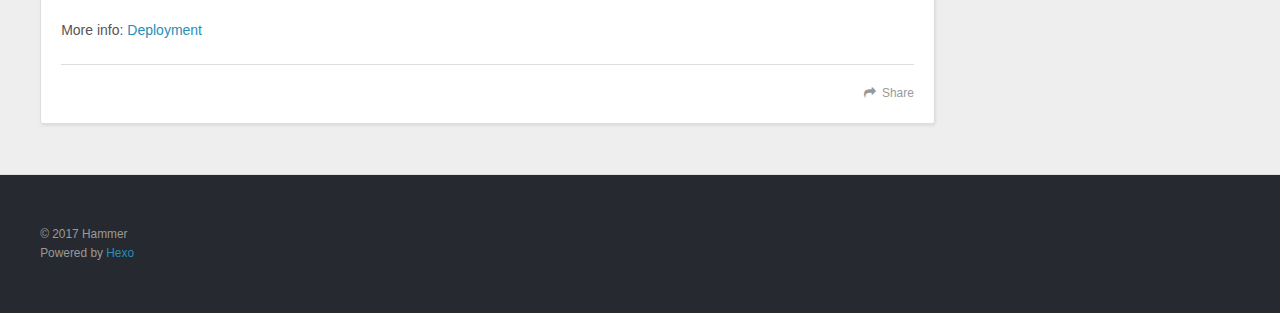
==== commit b2246bcf: "Site updated: 2017-03-30 11:23:09" ====
--- a/index.html
+++ b/index.html
@@ -11,8 +11,6 @@
 <meta property="og:site_name" content="Hammer's Blog on Github">
 <meta name="twitter:card" content="summary">
 <meta name="twitter:title" content="Hammer's Blog on Github">
-  
-    <link rel="alternate" href="/atom.xml" title="Hammer&#39;s Blog on Github" type="application/atom+xml">
   
   
     <link rel="icon" href="/favicon.png">
@@ -52,8 +50,6 @@
       </nav>
       <nav id="sub-nav">
         
-          <a id="nav-rss-link" class="nav-icon" href="/atom.xml" title="RSS Feed"></a>
-        
         <a id="nav-search-btn" class="nav-icon" title="搜索"></a>
       </nav>
       <div id="search-form-wrap">
@@ -93,7 +89,7 @@
       
     </div>
     <footer class="article-footer">
-      <a data-url="http://yoursite.com/2017/03/28/emotions/" data-id="cj0tayhtd00009kqwqe69otqx" class="article-share-link">Share</a>
+      <a data-url="http://yoursite.com/2017/03/28/emotions/" data-id="cj0tb28f50000usqw49jyn0u2" class="article-share-link">Share</a>
       
       
     </footer>
@@ -138,7 +134,7 @@
       
     </div>
     <footer class="article-footer">
-      <a data-url="http://yoursite.com/2017/03/28/hello-world/" data-id="cj0tayhtz00019kqwnmrrpfd3" class="article-share-link">Share</a>
+      <a data-url="http://yoursite.com/2017/03/28/hello-world/" data-id="cj0tb28fb0001usqwgdkw63y1" class="article-share-link">Share</a>
       
       
     </footer>
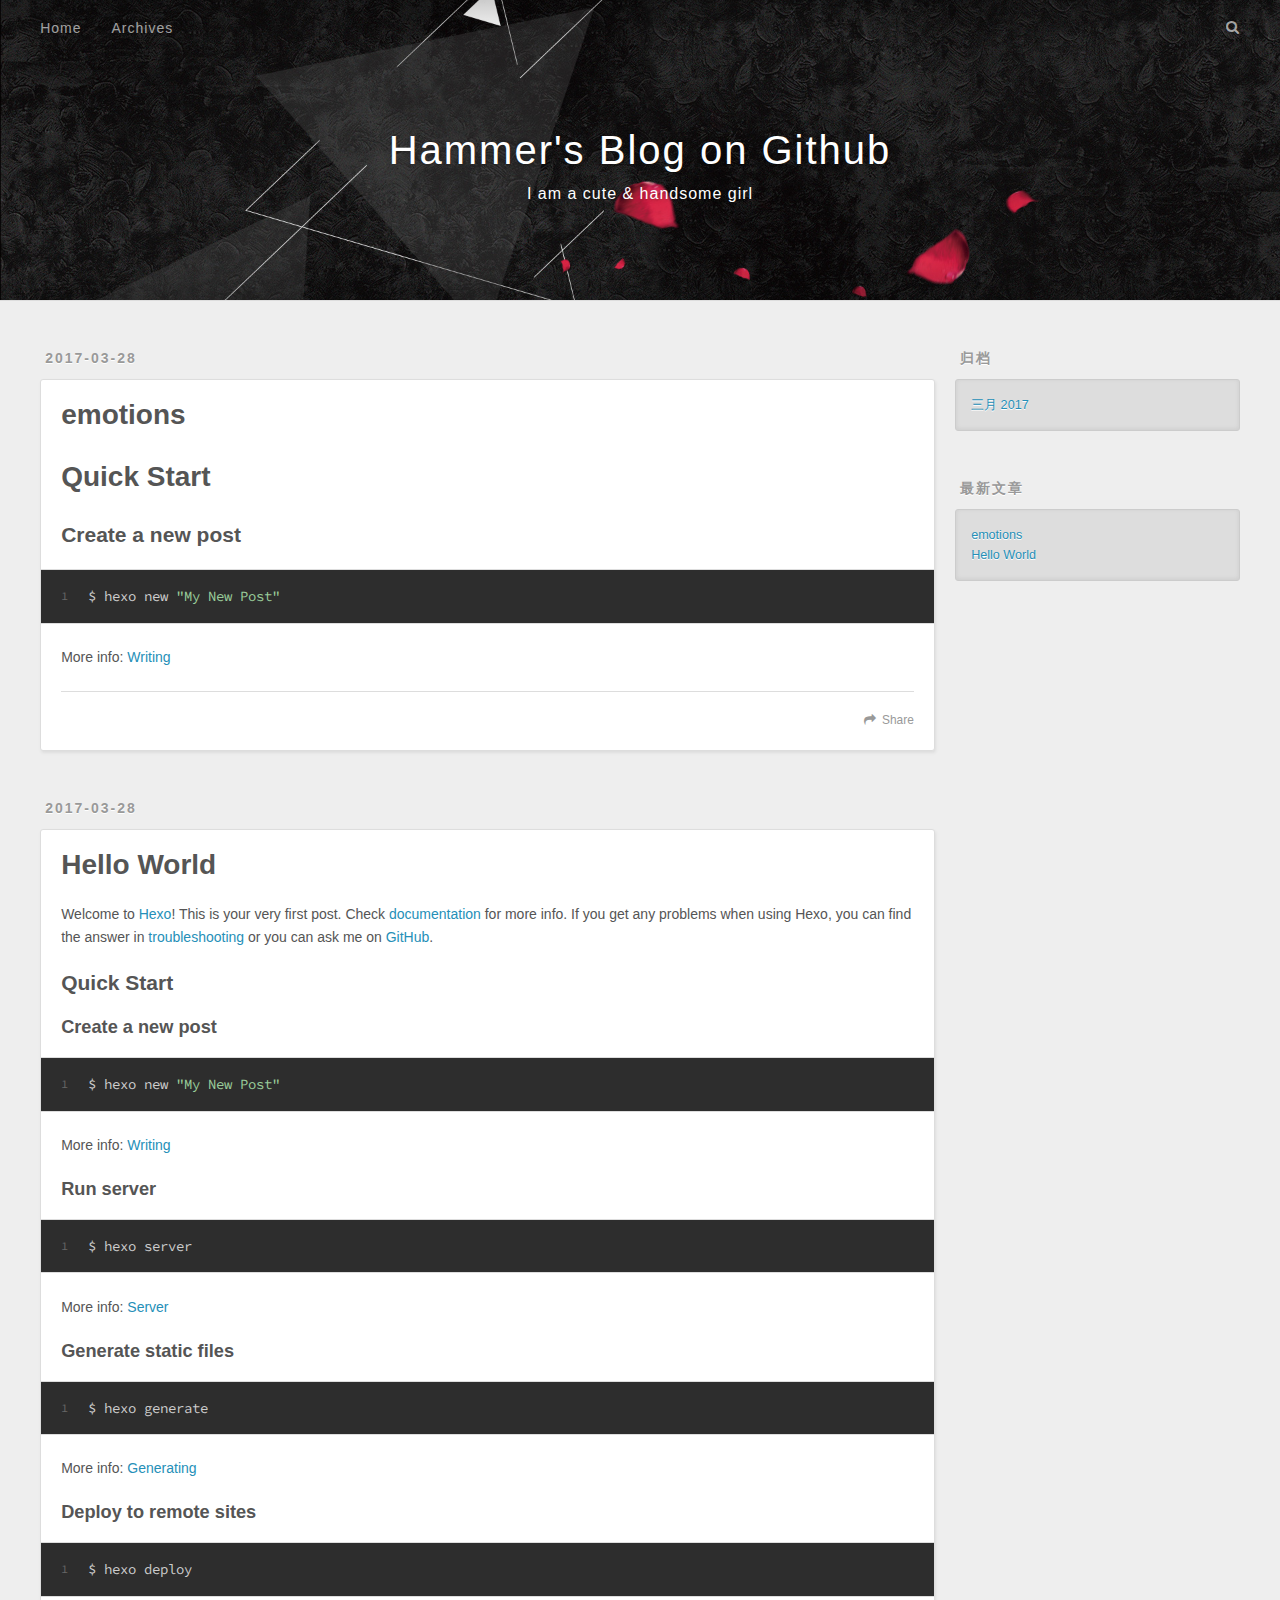
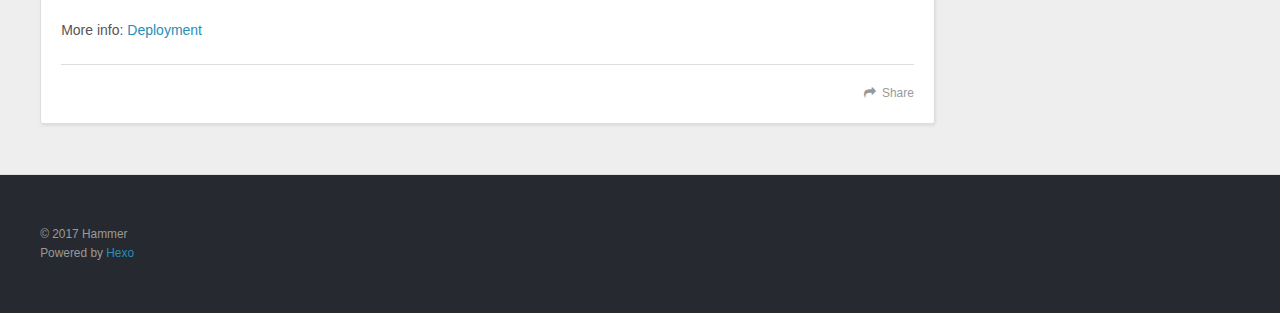
==== commit c4452c59: "Site updated: 2017-03-30 11:25:02" ====
--- a/index.html
+++ b/index.html
@@ -89,7 +89,7 @@
       
     </div>
     <footer class="article-footer">
-      <a data-url="http://yoursite.com/2017/03/28/emotions/" data-id="cj0tb28f50000usqw49jyn0u2" class="article-share-link">Share</a>
+      <a data-url="http://yoursite.com/2017/03/28/emotions/" data-id="cj0vu77830000acqwv3jkp7hh" class="article-share-link">Share</a>
       
       
     </footer>
@@ -134,7 +134,7 @@
       
     </div>
     <footer class="article-footer">
-      <a data-url="http://yoursite.com/2017/03/28/hello-world/" data-id="cj0tb28fb0001usqwgdkw63y1" class="article-share-link">Share</a>
+      <a data-url="http://yoursite.com/2017/03/28/hello-world/" data-id="cj0vu77830001acqw5rsvpm26" class="article-share-link">Share</a>
       
       
     </footer>
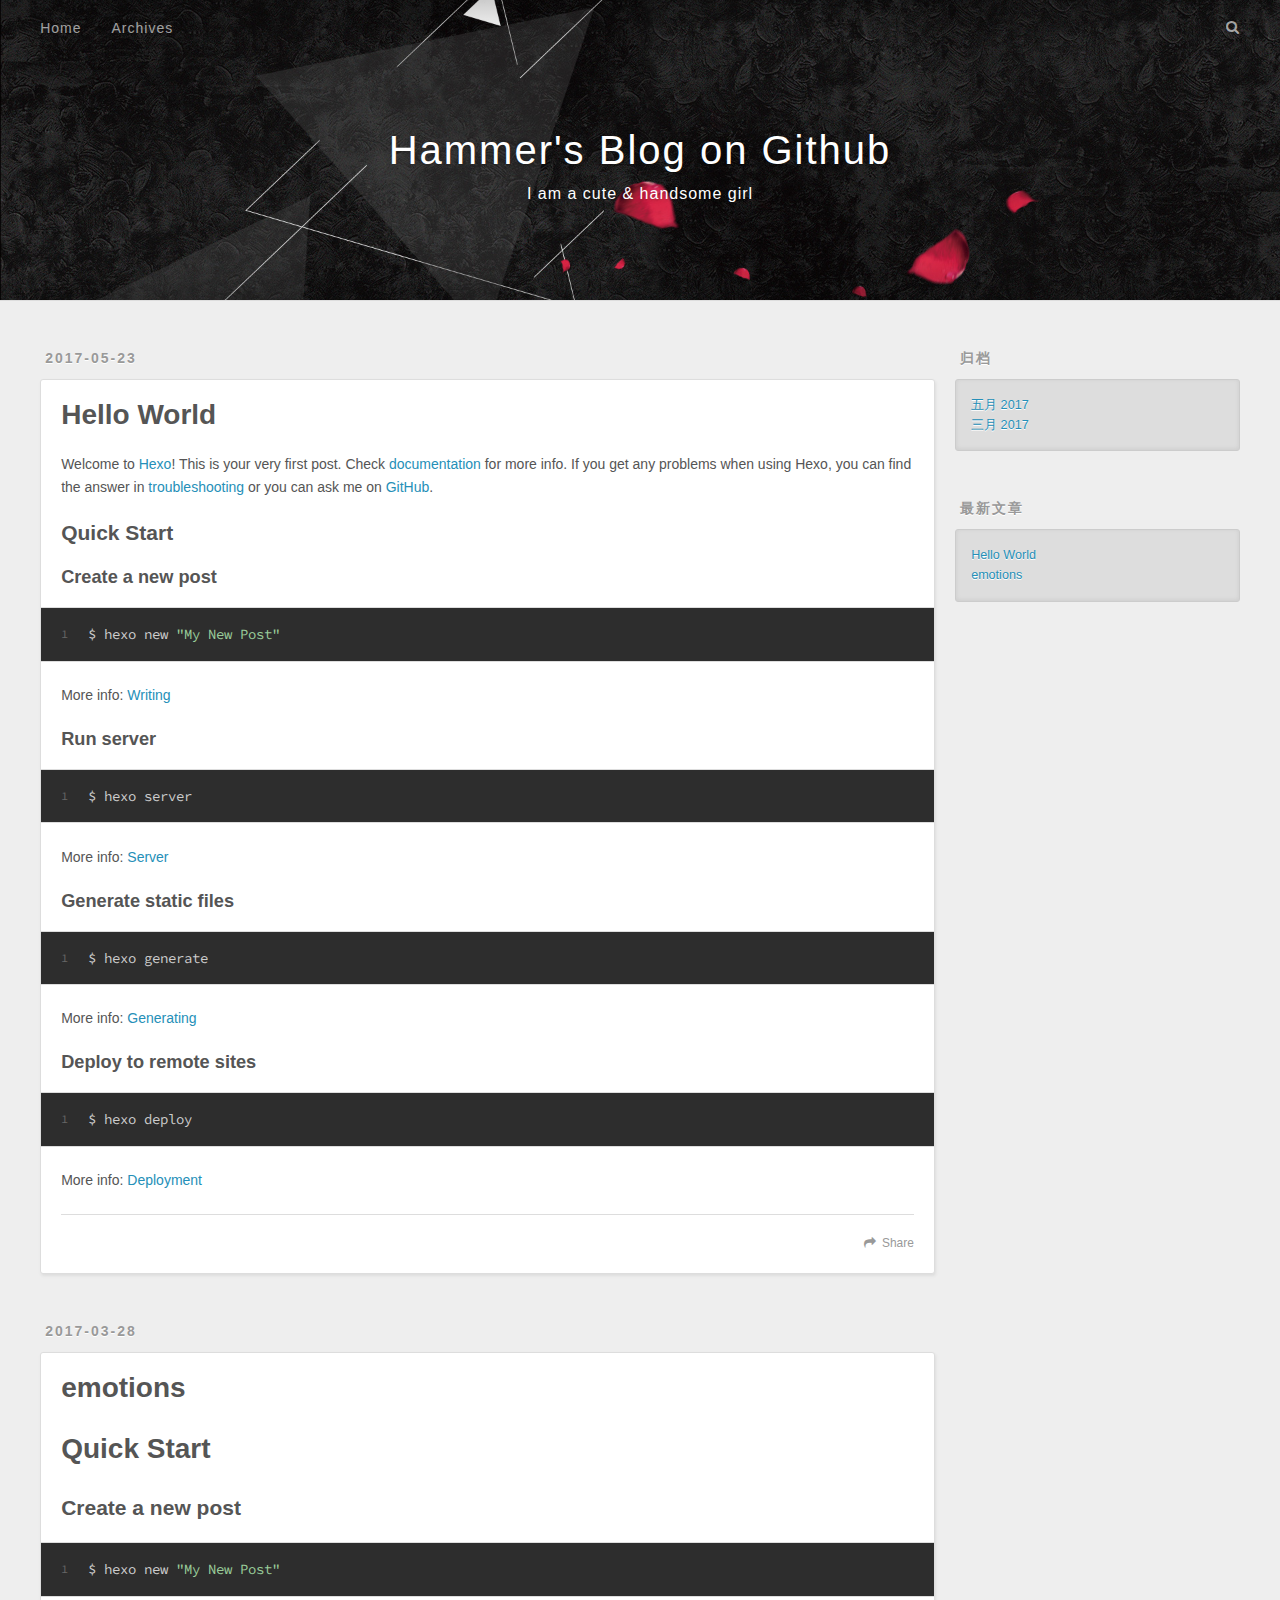
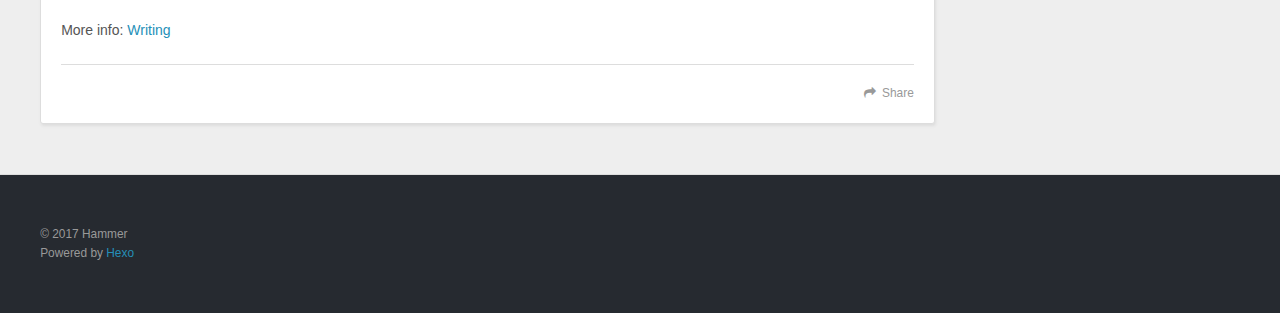
==== commit 21eaceb1: "Site updated: 2017-05-23 15:53:29" ====
--- a/index.html
+++ b/index.html
@@ -6,11 +6,11 @@
   <title>Hammer&#39;s Blog on Github</title>
   <meta name="viewport" content="width=device-width, initial-scale=1, maximum-scale=1">
   <meta property="og:type" content="website">
-<meta property="og:title" content="Hammer's Blog on Github">
+<meta property="og:title" content="Hammer&#39;s Blog on Github">
 <meta property="og:url" content="http://yoursite.com/index.html">
-<meta property="og:site_name" content="Hammer's Blog on Github">
+<meta property="og:site_name" content="Hammer&#39;s Blog on Github">
 <meta name="twitter:card" content="summary">
-<meta name="twitter:title" content="Hammer's Blog on Github">
+<meta name="twitter:title" content="Hammer&#39;s Blog on Github">
   
   
     <link rel="icon" href="/favicon.png">
@@ -53,7 +53,7 @@
         <a id="nav-search-btn" class="nav-icon" title="搜索"></a>
       </nav>
       <div id="search-form-wrap">
-        <form action="//google.com/search" method="get" accept-charset="UTF-8" class="search-form"><input type="search" name="q" results="0" class="search-form-input" placeholder="Search"><button type="submit" class="search-form-submit">&#xF002;</button><input type="hidden" name="sitesearch" value="http://yoursite.com"></form>
+        <form action="//google.com/search" method="get" accept-charset="UTF-8" class="search-form"><input type="search" name="q" class="search-form-input" placeholder="Search"><button type="submit" class="search-form-submit">&#xF002;</button><input type="hidden" name="sitesearch" value="http://yoursite.com"></form>
       </div>
     </div>
   </div>
@@ -61,48 +61,10 @@
       <div class="outer">
         <section id="main">
   
-    <article id="post-emotions" class="article article-type-post" itemscope itemprop="blogPost">
-  <div class="article-meta">
-    <a href="/2017/03/28/emotions/" class="article-date">
-  <time datetime="2017-03-28T08:47:50.000Z" itemprop="datePublished">2017-03-28</time>
-</a>
-    
-  </div>
-  <div class="article-inner">
-    
-    
-      <header class="article-header">
-        
-  
-    <h1 itemprop="name">
-      <a class="article-title" href="/2017/03/28/emotions/">emotions</a>
-    </h1>
-  
-
-      </header>
-    
-    <div class="article-entry" itemprop="articleBody">
-      
-        <h1 id="Quick-Start"><a href="#Quick-Start" class="headerlink" title="Quick Start"></a>Quick Start</h1><h2 id="Create-a-new-post"><a href="#Create-a-new-post" class="headerlink" title="Create a new post"></a>Create a new post</h2><figure class="highlight bash"><table><tr><td class="gutter"><pre><div class="line">1</div></pre></td><td class="code"><pre><div class="line">$ hexo new <span class="string">"My New Post"</span></div></pre></td></tr></table></figure>
-<p>More info: <a href="https://hexo.io/docs/writing.html" target="_blank" rel="external">Writing</a></p>
-
-      
-    </div>
-    <footer class="article-footer">
-      <a data-url="http://yoursite.com/2017/03/28/emotions/" data-id="cj0vu77830000acqwv3jkp7hh" class="article-share-link">Share</a>
-      
-      
-    </footer>
-  </div>
-  
-</article>
-
-
-  
     <article id="post-hello-world" class="article article-type-post" itemscope itemprop="blogPost">
   <div class="article-meta">
-    <a href="/2017/03/28/hello-world/" class="article-date">
-  <time datetime="2017-03-28T08:26:00.281Z" itemprop="datePublished">2017-03-28</time>
+    <a href="/2017/05/23/hello-world/" class="article-date">
+  <time datetime="2017-05-23T07:39:12.102Z" itemprop="datePublished">2017-05-23</time>
 </a>
     
   </div>
@@ -113,7 +75,7 @@
         
   
     <h1 itemprop="name">
-      <a class="article-title" href="/2017/03/28/hello-world/">Hello World</a>
+      <a class="article-title" href="/2017/05/23/hello-world/">Hello World</a>
     </h1>
   
 
@@ -134,7 +96,45 @@
       
     </div>
     <footer class="article-footer">
-      <a data-url="http://yoursite.com/2017/03/28/hello-world/" data-id="cj0vu77830001acqw5rsvpm26" class="article-share-link">Share</a>
+      <a data-url="http://yoursite.com/2017/05/23/hello-world/" data-id="cj319kbca0001fcqw9his2792" class="article-share-link">Share</a>
+      
+      
+    </footer>
+  </div>
+  
+</article>
+
+
+  
+    <article id="post-emotions" class="article article-type-post" itemscope itemprop="blogPost">
+  <div class="article-meta">
+    <a href="/2017/03/28/emotions/" class="article-date">
+  <time datetime="2017-03-28T08:47:50.000Z" itemprop="datePublished">2017-03-28</time>
+</a>
+    
+  </div>
+  <div class="article-inner">
+    
+    
+      <header class="article-header">
+        
+  
+    <h1 itemprop="name">
+      <a class="article-title" href="/2017/03/28/emotions/">emotions</a>
+    </h1>
+  
+
+      </header>
+    
+    <div class="article-entry" itemprop="articleBody">
+      
+        <h1 id="Quick-Start"><a href="#Quick-Start" class="headerlink" title="Quick Start"></a>Quick Start</h1><h2 id="Create-a-new-post"><a href="#Create-a-new-post" class="headerlink" title="Create a new post"></a>Create a new post</h2><figure class="highlight bash"><table><tr><td class="gutter"><pre><div class="line">1</div></pre></td><td class="code"><pre><div class="line">$ hexo new <span class="string">"My New Post"</span></div></pre></td></tr></table></figure>
+<p>More info: <a href="https://hexo.io/docs/writing.html" target="_blank" rel="external">Writing</a></p>
+
+      
+    </div>
+    <footer class="article-footer">
+      <a data-url="http://yoursite.com/2017/03/28/emotions/" data-id="cj319kbc30000fcqwn1c12l9j" class="article-share-link">Share</a>
       
       
     </footer>
@@ -161,7 +161,7 @@
   <div class="widget-wrap">
     <h3 class="widget-title">归档</h3>
     <div class="widget">
-      <ul class="archive-list"><li class="archive-list-item"><a class="archive-list-link" href="/archives/2017/03/">三月 2017</a></li></ul>
+      <ul class="archive-list"><li class="archive-list-item"><a class="archive-list-link" href="/archives/2017/05/">五月 2017</a></li><li class="archive-list-item"><a class="archive-list-link" href="/archives/2017/03/">三月 2017</a></li></ul>
     </div>
   </div>
 
@@ -174,11 +174,11 @@
       <ul>
         
           <li>
+            <a href="/2017/05/23/hello-world/">Hello World</a>
+          </li>
+        
+          <li>
             <a href="/2017/03/28/emotions/">emotions</a>
-          </li>
-        
-          <li>
-            <a href="/2017/03/28/hello-world/">Hello World</a>
           </li>
         
       </ul>
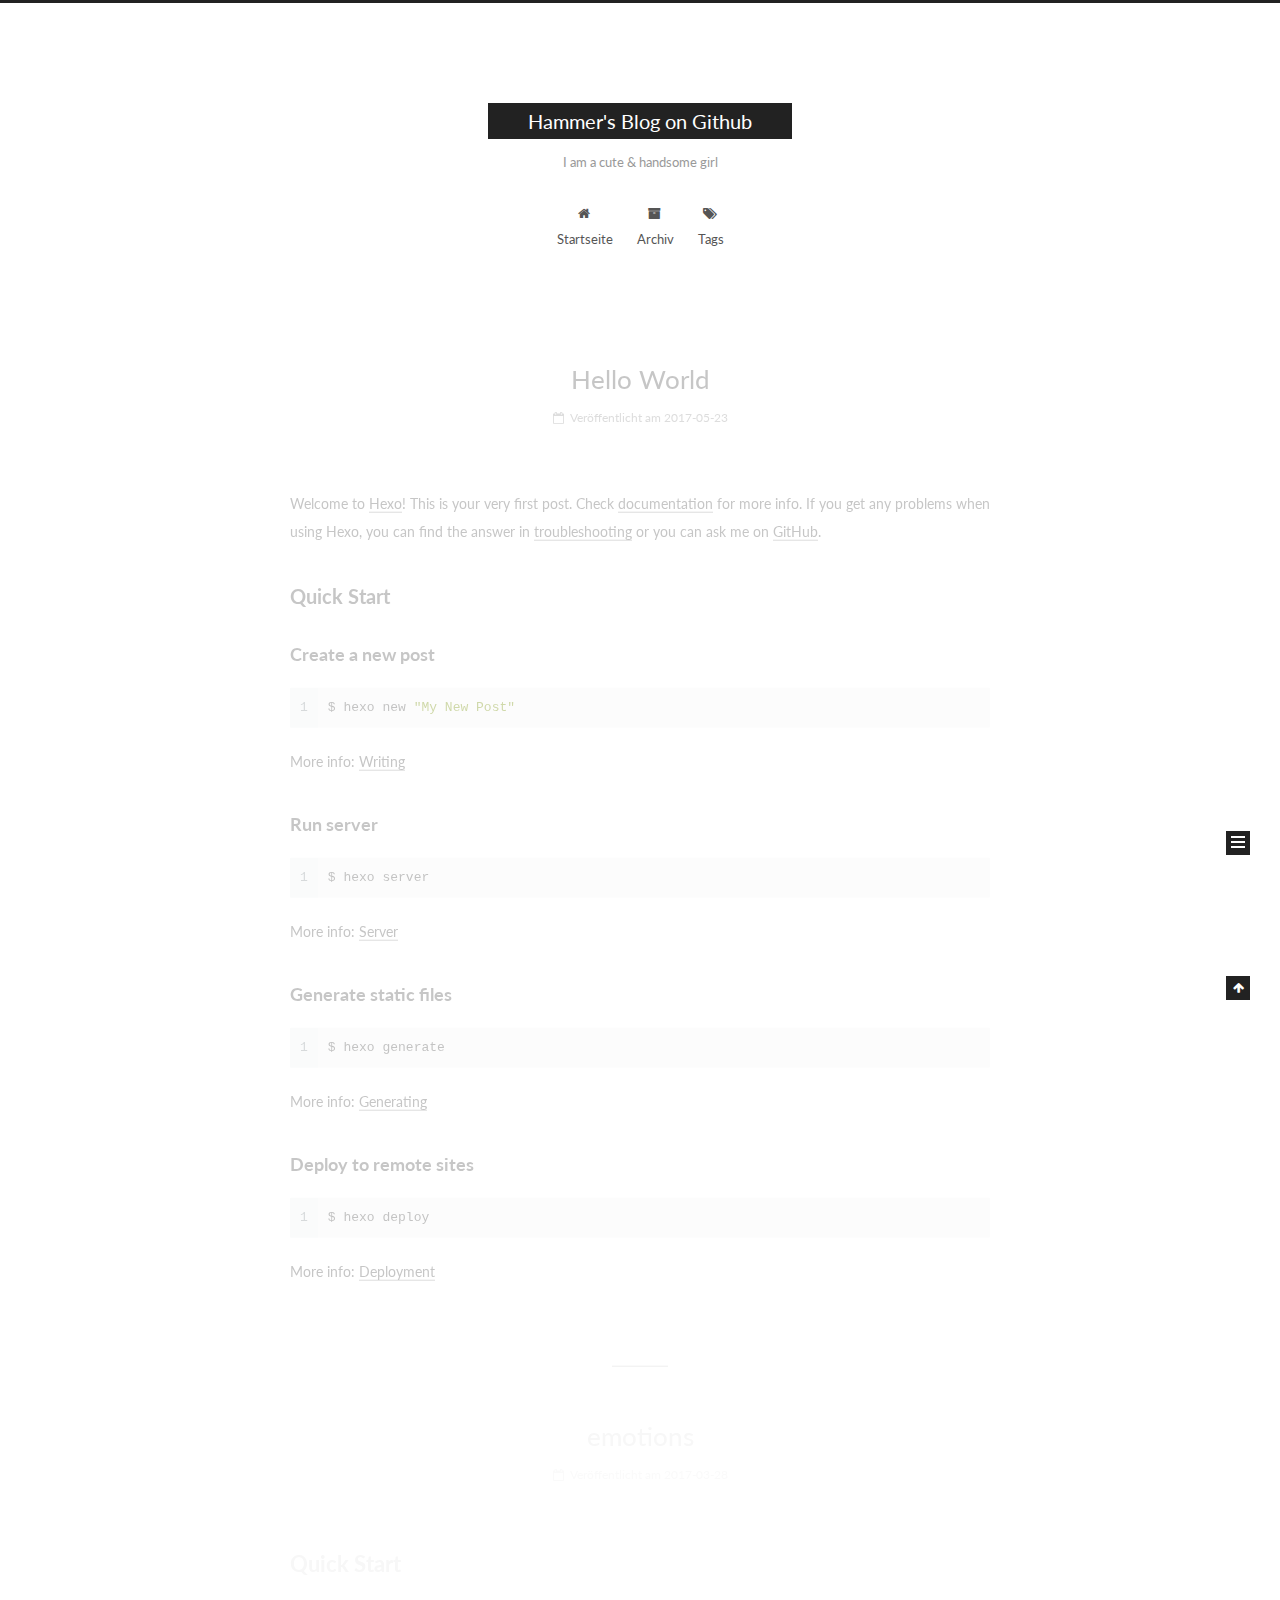
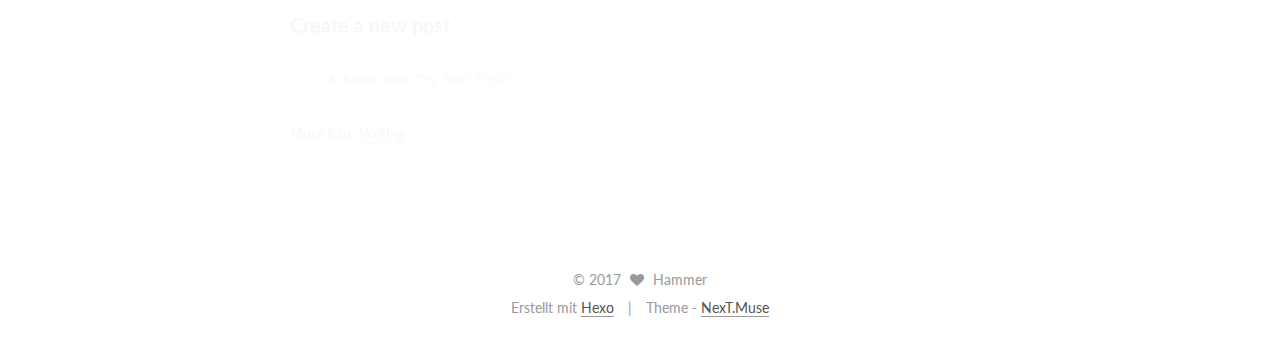
==== commit f1b6b361: "Site updated: 2017-05-23 16:06:15" ====
--- a/index.html
+++ b/index.html
@@ -1,89 +1,330 @@
-<!DOCTYPE html>
-<html>
+<!doctype html>
+
+
+
+  
+
+
+<html class="theme-next muse use-motion" lang="zh-CN">
 <head>
-  <meta charset="utf-8">
-  
-  <title>Hammer&#39;s Blog on Github</title>
-  <meta name="viewport" content="width=device-width, initial-scale=1, maximum-scale=1">
-  <meta property="og:type" content="website">
+  <meta charset="UTF-8"/>
+<meta http-equiv="X-UA-Compatible" content="IE=edge" />
+<meta name="viewport" content="width=device-width, initial-scale=1, maximum-scale=1"/>
+
+
+
+<meta http-equiv="Cache-Control" content="no-transform" />
+<meta http-equiv="Cache-Control" content="no-siteapp" />
+
+
+
+
+
+
+
+
+
+
+
+
+
+
+
+  
+  
+  <link href="/lib/fancybox/source/jquery.fancybox.css?v=2.1.5" rel="stylesheet" type="text/css" />
+
+
+
+
+  
+  
+  
+  
+
+  
+    
+    
+  
+
+  
+
+  
+
+  
+
+  
+
+  
+    
+    
+    <link href="//fonts.googleapis.com/css?family=Lato:300,300italic,400,400italic,700,700italic&subset=latin,latin-ext" rel="stylesheet" type="text/css">
+  
+
+
+
+
+
+
+<link href="/lib/font-awesome/css/font-awesome.min.css?v=4.6.2" rel="stylesheet" type="text/css" />
+
+<link href="/css/main.css?v=5.1.0" rel="stylesheet" type="text/css" />
+
+
+  <meta name="keywords" content="Hexo, NexT" />
+
+
+
+
+
+
+
+
+  <link rel="shortcut icon" type="image/x-icon" href="/favicon.ico?v=5.1.0" />
+
+
+
+
+
+
+<meta property="og:type" content="website">
 <meta property="og:title" content="Hammer&#39;s Blog on Github">
 <meta property="og:url" content="http://yoursite.com/index.html">
 <meta property="og:site_name" content="Hammer&#39;s Blog on Github">
 <meta name="twitter:card" content="summary">
 <meta name="twitter:title" content="Hammer&#39;s Blog on Github">
-  
-  
-    <link rel="icon" href="/favicon.png">
-  
-  
-    <link href="//fonts.googleapis.com/css?family=Source+Code+Pro" rel="stylesheet" type="text/css">
-  
-  <link rel="stylesheet" href="/css/style.css">
-  
-
+
+
+
+<script type="text/javascript" id="hexo.configurations">
+  var NexT = window.NexT || {};
+  var CONFIG = {
+    root: '/',
+    scheme: 'Muse',
+    sidebar: {"position":"left","display":"post","offset":12,"offset_float":0,"b2t":false,"scrollpercent":false},
+    fancybox: true,
+    motion: true,
+    duoshuo: {
+      userId: '0',
+      author: 'Author'
+    },
+    algolia: {
+      applicationID: '',
+      apiKey: '',
+      indexName: '',
+      hits: {"per_page":10},
+      labels: {"input_placeholder":"Search for Posts","hits_empty":"We didn't find any results for the search: ${query}","hits_stats":"${hits} results found in ${time} ms"}
+    }
+  };
+</script>
+
+
+
+  <link rel="canonical" href="http://yoursite.com/"/>
+
+
+
+
+
+  <title> Hammer's Blog on Github </title>
 </head>
 
-<body>
-  <div id="container">
-    <div id="wrap">
-      <header id="header">
-  <div id="banner"></div>
-  <div id="header-outer" class="outer">
-    <div id="header-title" class="inner">
-      <h1 id="logo-wrap">
-        <a href="/" id="logo">Hammer&#39;s Blog on Github</a>
-      </h1>
-      
-        <h2 id="subtitle-wrap">
-          <a href="/" id="subtitle">I am a cute &amp; handsome girl</a>
-        </h2>
-      
-    </div>
-    <div id="header-inner" class="inner">
-      <nav id="main-nav">
-        <a id="main-nav-toggle" class="nav-icon"></a>
-        
-          <a class="main-nav-link" href="/">Home</a>
-        
-          <a class="main-nav-link" href="/archives">Archives</a>
-        
-      </nav>
-      <nav id="sub-nav">
-        
-        <a id="nav-search-btn" class="nav-icon" title="搜索"></a>
-      </nav>
-      <div id="search-form-wrap">
-        <form action="//google.com/search" method="get" accept-charset="UTF-8" class="search-form"><input type="search" name="q" class="search-form-input" placeholder="Search"><button type="submit" class="search-form-submit">&#xF002;</button><input type="hidden" name="sitesearch" value="http://yoursite.com"></form>
-      </div>
-    </div>
+<body itemscope itemtype="http://schema.org/WebPage" lang="zh-CN">
+
+  
+
+
+
+
+
+
+
+
+
+
+
+
+
+
+  
+  
+    
+  
+
+  <div class="container sidebar-position-left 
+   page-home 
+ ">
+    <div class="headband"></div>
+
+    <header id="header" class="header" itemscope itemtype="http://schema.org/WPHeader">
+      <div class="header-inner"><div class="site-brand-wrapper">
+  <div class="site-meta ">
+    
+
+    <div class="custom-logo-site-title">
+      <a href="/"  class="brand" rel="start">
+        <span class="logo-line-before"><i></i></span>
+        <span class="site-title">Hammer's Blog on Github</span>
+        <span class="logo-line-after"><i></i></span>
+      </a>
+    </div>
+      
+        <p class="site-subtitle">I am a cute & handsome girl</p>
+      
   </div>
-</header>
-      <div class="outer">
-        <section id="main">
-  
-    <article id="post-hello-world" class="article article-type-post" itemscope itemprop="blogPost">
-  <div class="article-meta">
-    <a href="/2017/05/23/hello-world/" class="article-date">
-  <time datetime="2017-05-23T07:39:12.102Z" itemprop="datePublished">2017-05-23</time>
-</a>
-    
+
+  <div class="site-nav-toggle">
+    <button>
+      <span class="btn-bar"></span>
+      <span class="btn-bar"></span>
+      <span class="btn-bar"></span>
+    </button>
   </div>
-  <div class="article-inner">
-    
-    
-      <header class="article-header">
-        
-  
-    <h1 itemprop="name">
-      <a class="article-title" href="/2017/05/23/hello-world/">Hello World</a>
-    </h1>
-  
-
+</div>
+
+<nav class="site-nav">
+  
+
+  
+    <ul id="menu" class="menu">
+      
+        
+        <li class="menu-item menu-item-home">
+          <a href="/" rel="section">
+            
+              <i class="menu-item-icon fa fa-fw fa-home"></i> <br />
+            
+            Startseite
+          </a>
+        </li>
+      
+        
+        <li class="menu-item menu-item-archives">
+          <a href="/archives" rel="section">
+            
+              <i class="menu-item-icon fa fa-fw fa-archive"></i> <br />
+            
+            Archiv
+          </a>
+        </li>
+      
+        
+        <li class="menu-item menu-item-tags">
+          <a href="/tags" rel="section">
+            
+              <i class="menu-item-icon fa fa-fw fa-tags"></i> <br />
+            
+            Tags
+          </a>
+        </li>
+      
+
+      
+    </ul>
+  
+
+  
+</nav>
+
+
+
+ </div>
+    </header>
+
+    <main id="main" class="main">
+      <div class="main-inner">
+        <div class="content-wrap">
+          <div id="content" class="content">
+            
+  <section id="posts" class="posts-expand">
+    
+      
+
+  
+
+  
+  
+  
+
+  <article class="post post-type-normal " itemscope itemtype="http://schema.org/Article">
+    <link itemprop="mainEntityOfPage" href="http://yoursite.com/2017/05/23/hello-world/">
+
+    <span hidden itemprop="author" itemscope itemtype="http://schema.org/Person">
+      <meta itemprop="name" content="Hammer">
+      <meta itemprop="description" content="">
+      <meta itemprop="image" content="/images/avatar.gif">
+    </span>
+
+    <span hidden itemprop="publisher" itemscope itemtype="http://schema.org/Organization">
+      <meta itemprop="name" content="Hammer's Blog on Github">
+    </span>
+
+    
+      <header class="post-header">
+
+        
+        
+          <h1 class="post-title" itemprop="name headline">
+            
+            
+              
+                
+                <a class="post-title-link" href="/2017/05/23/hello-world/" itemprop="url">
+                  Hello World
+                </a>
+              
+            
+          </h1>
+        
+
+        <div class="post-meta">
+          <span class="post-time">
+            
+              <span class="post-meta-item-icon">
+                <i class="fa fa-calendar-o"></i>
+              </span>
+              
+                <span class="post-meta-item-text">Veröffentlicht am</span>
+              
+              <time title="Post created" itemprop="dateCreated datePublished" datetime="2017-05-23T15:39:12+08:00">
+                2017-05-23
+              </time>
+            
+
+            
+
+            
+          </span>
+
+          
+
+          
+            
+          
+
+          
+          
+
+          
+
+          
+
+          
+
+        </div>
       </header>
     
-    <div class="article-entry" itemprop="articleBody">
-      
-        <p>Welcome to <a href="https://hexo.io/" target="_blank" rel="external">Hexo</a>! This is your very first post. Check <a href="https://hexo.io/docs/" target="_blank" rel="external">documentation</a> for more info. If you get any problems when using Hexo, you can find the answer in <a href="https://hexo.io/docs/troubleshooting.html" target="_blank" rel="external">troubleshooting</a> or you can ask me on <a href="https://github.com/hexojs/hexo/issues" target="_blank" rel="external">GitHub</a>.</p>
+
+
+    <div class="post-body" itemprop="articleBody">
+
+      
+      
+
+      
+        
+          
+            <p>Welcome to <a href="https://hexo.io/" target="_blank" rel="external">Hexo</a>! This is your very first post. Check <a href="https://hexo.io/docs/" target="_blank" rel="external">documentation</a> for more info. If you get any problems when using Hexo, you can find the answer in <a href="https://hexo.io/docs/troubleshooting.html" target="_blank" rel="external">troubleshooting</a> or you can ask me on <a href="https://github.com/hexojs/hexo/issues" target="_blank" rel="external">GitHub</a>.</p>
 <h2 id="Quick-Start"><a href="#Quick-Start" class="headerlink" title="Quick Start"></a>Quick Start</h2><h3 id="Create-a-new-post"><a href="#Create-a-new-post" class="headerlink" title="Create a new post"></a>Create a new post</h3><figure class="highlight bash"><table><tr><td class="gutter"><pre><div class="line">1</div></pre></td><td class="code"><pre><div class="line">$ hexo new <span class="string">"My New Post"</span></div></pre></td></tr></table></figure>
 <p>More info: <a href="https://hexo.io/docs/writing.html" target="_blank" rel="external">Writing</a></p>
 <h3 id="Run-server"><a href="#Run-server" class="headerlink" title="Run server"></a>Run server</h3><figure class="highlight bash"><table><tr><td class="gutter"><pre><div class="line">1</div></pre></td><td class="code"><pre><div class="line">$ hexo server</div></pre></td></tr></table></figure>
@@ -93,130 +334,396 @@
 <h3 id="Deploy-to-remote-sites"><a href="#Deploy-to-remote-sites" class="headerlink" title="Deploy to remote sites"></a>Deploy to remote sites</h3><figure class="highlight bash"><table><tr><td class="gutter"><pre><div class="line">1</div></pre></td><td class="code"><pre><div class="line">$ hexo deploy</div></pre></td></tr></table></figure>
 <p>More info: <a href="https://hexo.io/docs/deployment.html" target="_blank" rel="external">Deployment</a></p>
 
-      
-    </div>
-    <footer class="article-footer">
-      <a data-url="http://yoursite.com/2017/05/23/hello-world/" data-id="cj319kbca0001fcqw9his2792" class="article-share-link">Share</a>
-      
+          
+        
+      
+    </div>
+
+    <div>
+      
+    </div>
+
+    <div>
+      
+    </div>
+
+    <div>
+      
+    </div>
+
+    <footer class="post-footer">
+      
+
+      
+
+      
+
+      
+      
+        <div class="post-eof"></div>
       
     </footer>
+  </article>
+
+
+    
+      
+
+  
+
+  
+  
+  
+
+  <article class="post post-type-normal " itemscope itemtype="http://schema.org/Article">
+    <link itemprop="mainEntityOfPage" href="http://yoursite.com/2017/03/28/emotions/">
+
+    <span hidden itemprop="author" itemscope itemtype="http://schema.org/Person">
+      <meta itemprop="name" content="Hammer">
+      <meta itemprop="description" content="">
+      <meta itemprop="image" content="/images/avatar.gif">
+    </span>
+
+    <span hidden itemprop="publisher" itemscope itemtype="http://schema.org/Organization">
+      <meta itemprop="name" content="Hammer's Blog on Github">
+    </span>
+
+    
+      <header class="post-header">
+
+        
+        
+          <h1 class="post-title" itemprop="name headline">
+            
+            
+              
+                
+                <a class="post-title-link" href="/2017/03/28/emotions/" itemprop="url">
+                  emotions
+                </a>
+              
+            
+          </h1>
+        
+
+        <div class="post-meta">
+          <span class="post-time">
+            
+              <span class="post-meta-item-icon">
+                <i class="fa fa-calendar-o"></i>
+              </span>
+              
+                <span class="post-meta-item-text">Veröffentlicht am</span>
+              
+              <time title="Post created" itemprop="dateCreated datePublished" datetime="2017-03-28T16:47:50+08:00">
+                2017-03-28
+              </time>
+            
+
+            
+
+            
+          </span>
+
+          
+
+          
+            
+          
+
+          
+          
+
+          
+
+          
+
+          
+
+        </div>
+      </header>
+    
+
+
+    <div class="post-body" itemprop="articleBody">
+
+      
+      
+
+      
+        
+          
+            <h1 id="Quick-Start"><a href="#Quick-Start" class="headerlink" title="Quick Start"></a>Quick Start</h1><h2 id="Create-a-new-post"><a href="#Create-a-new-post" class="headerlink" title="Create a new post"></a>Create a new post</h2><figure class="highlight bash"><table><tr><td class="gutter"><pre><div class="line">1</div></pre></td><td class="code"><pre><div class="line">$ hexo new <span class="string">"My New Post"</span></div></pre></td></tr></table></figure>
+<p>More info: <a href="https://hexo.io/docs/writing.html" target="_blank" rel="external">Writing</a></p>
+
+          
+        
+      
+    </div>
+
+    <div>
+      
+    </div>
+
+    <div>
+      
+    </div>
+
+    <div>
+      
+    </div>
+
+    <footer class="post-footer">
+      
+
+      
+
+      
+
+      
+      
+        <div class="post-eof"></div>
+      
+    </footer>
+  </article>
+
+
+    
+  </section>
+
+  
+
+
+          </div>
+          
+
+
+          
+
+        </div>
+        
+          
+  
+  <div class="sidebar-toggle">
+    <div class="sidebar-toggle-line-wrap">
+      <span class="sidebar-toggle-line sidebar-toggle-line-first"></span>
+      <span class="sidebar-toggle-line sidebar-toggle-line-middle"></span>
+      <span class="sidebar-toggle-line sidebar-toggle-line-last"></span>
+    </div>
   </div>
-  
-</article>
-
-
-  
-    <article id="post-emotions" class="article article-type-post" itemscope itemprop="blogPost">
-  <div class="article-meta">
-    <a href="/2017/03/28/emotions/" class="article-date">
-  <time datetime="2017-03-28T08:47:50.000Z" itemprop="datePublished">2017-03-28</time>
-</a>
-    
+
+  <aside id="sidebar" class="sidebar">
+    <div class="sidebar-inner">
+
+      
+
+      
+
+      <section class="site-overview sidebar-panel sidebar-panel-active">
+        <div class="site-author motion-element" itemprop="author" itemscope itemtype="http://schema.org/Person">
+          <img class="site-author-image" itemprop="image"
+               src="/images/avatar.gif"
+               alt="Hammer" />
+          <p class="site-author-name" itemprop="name">Hammer</p>
+           
+              <p class="site-description motion-element" itemprop="description"></p>
+          
+        </div>
+        <nav class="site-state motion-element">
+
+          
+            <div class="site-state-item site-state-posts">
+              <a href="/archives">
+                <span class="site-state-item-count">2</span>
+                <span class="site-state-item-name">Artikel</span>
+              </a>
+            </div>
+          
+
+          
+
+          
+
+        </nav>
+
+        
+
+        <div class="links-of-author motion-element">
+          
+        </div>
+
+        
+        
+
+        
+        
+
+        
+
+
+      </section>
+
+      
+
+      
+
+    </div>
+  </aside>
+
+
+        
+      </div>
+    </main>
+
+    <footer id="footer" class="footer">
+      <div class="footer-inner">
+        <div class="copyright" >
+  
+  &copy; 
+  <span itemprop="copyrightYear">2017</span>
+  <span class="with-love">
+    <i class="fa fa-heart"></i>
+  </span>
+  <span class="author" itemprop="copyrightHolder">Hammer</span>
+</div>
+
+
+<div class="powered-by">
+  Erstellt mit  <a class="theme-link" href="https://hexo.io">Hexo</a>
+</div>
+
+<div class="theme-info">
+  Theme -
+  <a class="theme-link" href="https://github.com/iissnan/hexo-theme-next">
+    NexT.Muse
+  </a>
+</div>
+
+
+        
+
+        
+      </div>
+    </footer>
+
+    
+      <div class="back-to-top">
+        <i class="fa fa-arrow-up"></i>
+        
+      </div>
+    
+
   </div>
-  <div class="article-inner">
-    
-    
-      <header class="article-header">
-        
-  
-    <h1 itemprop="name">
-      <a class="article-title" href="/2017/03/28/emotions/">emotions</a>
-    </h1>
-  
-
-      </header>
-    
-    <div class="article-entry" itemprop="articleBody">
-      
-        <h1 id="Quick-Start"><a href="#Quick-Start" class="headerlink" title="Quick Start"></a>Quick Start</h1><h2 id="Create-a-new-post"><a href="#Create-a-new-post" class="headerlink" title="Create a new post"></a>Create a new post</h2><figure class="highlight bash"><table><tr><td class="gutter"><pre><div class="line">1</div></pre></td><td class="code"><pre><div class="line">$ hexo new <span class="string">"My New Post"</span></div></pre></td></tr></table></figure>
-<p>More info: <a href="https://hexo.io/docs/writing.html" target="_blank" rel="external">Writing</a></p>
-
-      
-    </div>
-    <footer class="article-footer">
-      <a data-url="http://yoursite.com/2017/03/28/emotions/" data-id="cj319kbc30000fcqwn1c12l9j" class="article-share-link">Share</a>
-      
-      
-    </footer>
-  </div>
-  
-</article>
-
-
-  
-
-</section>
-        
-          <aside id="sidebar">
-  
-    
-
-  
-    
-
-  
-    
-  
-    
-  <div class="widget-wrap">
-    <h3 class="widget-title">归档</h3>
-    <div class="widget">
-      <ul class="archive-list"><li class="archive-list-item"><a class="archive-list-link" href="/archives/2017/05/">五月 2017</a></li><li class="archive-list-item"><a class="archive-list-link" href="/archives/2017/03/">三月 2017</a></li></ul>
-    </div>
-  </div>
-
-
-  
-    
-  <div class="widget-wrap">
-    <h3 class="widget-title">最新文章</h3>
-    <div class="widget">
-      <ul>
-        
-          <li>
-            <a href="/2017/05/23/hello-world/">Hello World</a>
-          </li>
-        
-          <li>
-            <a href="/2017/03/28/emotions/">emotions</a>
-          </li>
-        
-      </ul>
-    </div>
-  </div>
-
-  
-</aside>
-        
-      </div>
-      <footer id="footer">
-  
-  <div class="outer">
-    <div id="footer-info" class="inner">
-      &copy; 2017 Hammer<br>
-      Powered by <a href="http://hexo.io/" target="_blank">Hexo</a>
-    </div>
-  </div>
-</footer>
-    </div>
-    <nav id="mobile-nav">
-  
-    <a href="/" class="mobile-nav-link">Home</a>
-  
-    <a href="/archives" class="mobile-nav-link">Archives</a>
-  
-</nav>
-    
-
-<script src="//ajax.googleapis.com/ajax/libs/jquery/2.0.3/jquery.min.js"></script>
-
-
-  <link rel="stylesheet" href="/fancybox/jquery.fancybox.css">
-  <script src="/fancybox/jquery.fancybox.pack.js"></script>
-
-
-<script src="/js/script.js"></script>
-
-  </div>
+
+  
+
+<script type="text/javascript">
+  if (Object.prototype.toString.call(window.Promise) !== '[object Function]') {
+    window.Promise = null;
+  }
+</script>
+
+
+
+
+
+
+
+
+
+  
+
+
+
+
+
+
+  
+  <script type="text/javascript" src="/lib/jquery/index.js?v=2.1.3"></script>
+
+  
+  <script type="text/javascript" src="/lib/fastclick/lib/fastclick.min.js?v=1.0.6"></script>
+
+  
+  <script type="text/javascript" src="/lib/jquery_lazyload/jquery.lazyload.js?v=1.9.7"></script>
+
+  
+  <script type="text/javascript" src="/lib/velocity/velocity.min.js?v=1.2.1"></script>
+
+  
+  <script type="text/javascript" src="/lib/velocity/velocity.ui.min.js?v=1.2.1"></script>
+
+  
+  <script type="text/javascript" src="/lib/fancybox/source/jquery.fancybox.pack.js?v=2.1.5"></script>
+
+
+  
+
+
+  <script type="text/javascript" src="/js/src/utils.js?v=5.1.0"></script>
+
+  <script type="text/javascript" src="/js/src/motion.js?v=5.1.0"></script>
+
+
+
+  
+  
+
+  
+
+  
+
+
+  <script type="text/javascript" src="/js/src/bootstrap.js?v=5.1.0"></script>
+
+
+
+  
+
+
+  
+
+
+
+
+	
+
+
+
+
+
+  
+
+
+
+
+
+  
+
+
+
+
+
+  
+
+
+
+
+
+
+  
+
+
+
+
+
+  
+
+  
+
+  
+
+  
+
 </body>
-</html>+</html>
--- a/css/main.css
+++ b/css/main.css
@@ -0,0 +1,2533 @@
+/* normalize.css v3.0.2 | MIT License | git.io/normalize */
+html {
+  font-family: sans-serif; /* 1 */
+  -ms-text-size-adjust: 100%; /* 2 */
+  -webkit-text-size-adjust: 100%; /* 2 */
+}
+body {
+  margin: 0;
+}
+article,
+aside,
+details,
+figcaption,
+figure,
+footer,
+header,
+hgroup,
+main,
+menu,
+nav,
+section,
+summary {
+  display: block;
+}
+audio,
+canvas,
+progress,
+video {
+  display: inline-block; /* 1 */
+  vertical-align: baseline; /* 2 */
+}
+audio:not([controls]) {
+  display: none;
+  height: 0;
+}
+[hidden],
+template {
+  display: none;
+}
+a {
+  background-color: transparent;
+}
+a:active,
+a:hover {
+  outline: 0;
+}
+abbr[title] {
+  border-bottom: 1px dotted;
+}
+b,
+strong {
+  font-weight: bold;
+}
+dfn {
+  font-style: italic;
+}
+h1 {
+  font-size: 2em;
+  margin: 0.67em 0;
+}
+mark {
+  background: #ff0;
+  color: #000;
+}
+small {
+  font-size: 80%;
+}
+sub,
+sup {
+  font-size: 75%;
+  line-height: 0;
+  position: relative;
+  vertical-align: baseline;
+}
+sup {
+  top: -0.5em;
+}
+sub {
+  bottom: -0.25em;
+}
+img {
+  border: 0;
+}
+svg:not(:root) {
+  overflow: hidden;
+}
+figure {
+  margin: 1em 40px;
+}
+hr {
+  -moz-box-sizing: content-box;
+  box-sizing: content-box;
+  height: 0;
+}
+pre {
+  overflow: auto;
+}
+code,
+kbd,
+pre,
+samp {
+  font-family: monospace, monospace;
+  font-size: 1em;
+}
+button,
+input,
+optgroup,
+select,
+textarea {
+  color: inherit; /* 1 */
+  font: inherit; /* 2 */
+  margin: 0; /* 3 */
+}
+button {
+  overflow: visible;
+}
+button,
+select {
+  text-transform: none;
+}
+button,
+html input[type="button"],
+input[type="reset"],
+input[type="submit"] {
+  -webkit-appearance: button; /* 2 */
+  cursor: pointer; /* 3 */
+}
+button[disabled],
+html input[disabled] {
+  cursor: default;
+}
+button::-moz-focus-inner,
+input::-moz-focus-inner {
+  border: 0;
+  padding: 0;
+}
+input {
+  line-height: normal;
+}
+input[type="checkbox"],
+input[type="radio"] {
+  box-sizing: border-box; /* 1 */
+  padding: 0; /* 2 */
+}
+input[type="number"]::-webkit-inner-spin-button,
+input[type="number"]::-webkit-outer-spin-button {
+  height: auto;
+}
+input[type="search"] {
+  -webkit-appearance: textfield; /* 1 */
+  -moz-box-sizing: content-box;
+  -webkit-box-sizing: content-box; /* 2 */
+  box-sizing: content-box;
+}
+input[type="search"]::-webkit-search-cancel-button,
+input[type="search"]::-webkit-search-decoration {
+  -webkit-appearance: none;
+}
+fieldset {
+  border: 1px solid #c0c0c0;
+  margin: 0 2px;
+  padding: 0.35em 0.625em 0.75em;
+}
+legend {
+  border: 0; /* 1 */
+  padding: 0; /* 2 */
+}
+textarea {
+  overflow: auto;
+}
+optgroup {
+  font-weight: bold;
+}
+table {
+  border-collapse: collapse;
+  border-spacing: 0;
+}
+td,
+th {
+  padding: 0;
+}
+::selection {
+  background: #262a30;
+  color: #fff;
+}
+body {
+  position: relative;
+  font-family: 'Lato', "PingFang SC", "Microsoft YaHei", sans-serif;
+  font-size: 14px;
+  line-height: 2;
+  color: #555;
+  background: #fff;
+}
+@media (max-width: 767px) {
+  body {
+    padding-right: 0 !important;
+  }
+}
+@media (min-width: 768px) and (max-width: 991px) {
+  body {
+    padding-right: 0 !important;
+  }
+}
+@media (min-width: 1600px) {
+  body {
+    font-size: 16px;
+  }
+}
+h1,
+h2,
+h3,
+h4,
+h5,
+h6 {
+  margin: 0;
+  padding: 0;
+  font-weight: bold;
+  line-height: 1.5;
+  font-family: 'Lato', "PingFang SC", "Microsoft YaHei", sans-serif;
+}
+h2,
+h3,
+h4,
+h5,
+h6 {
+  margin: 20px 0 15px;
+}
+h1 {
+  font-size: 22px;
+}
+@media (max-width: 767px) {
+  h1 {
+    font-size: 18px;
+  }
+}
+h2 {
+  font-size: 20px;
+}
+@media (max-width: 767px) {
+  h2 {
+    font-size: 16px;
+  }
+}
+h3 {
+  font-size: 18px;
+}
+@media (max-width: 767px) {
+  h3 {
+    font-size: 14px;
+  }
+}
+h4 {
+  font-size: 16px;
+}
+@media (max-width: 767px) {
+  h4 {
+    font-size: 12px;
+  }
+}
+h5 {
+  font-size: 14px;
+}
+@media (max-width: 767px) {
+  h5 {
+    font-size: 10px;
+  }
+}
+h6 {
+  font-size: 12px;
+}
+@media (max-width: 767px) {
+  h6 {
+    font-size: 8px;
+  }
+}
+p {
+  margin: 0 0 25px 0;
+}
+a {
+  color: #555;
+  text-decoration: none;
+  border-bottom: 1px solid #999;
+  word-wrap: break-word;
+}
+a:hover {
+  color: #222;
+  border-bottom-color: #222;
+}
+blockquote {
+  margin: 0;
+  padding: 0;
+}
+img {
+  display: block;
+  margin: auto;
+  max-width: 100%;
+  height: auto;
+}
+hr {
+  margin: 40px 0;
+  height: 3px;
+  border: none;
+  background-color: #ddd;
+  background-image: repeating-linear-gradient(-45deg, #fff, #fff 4px, transparent 4px, transparent 8px);
+}
+blockquote {
+  padding: 0 15px;
+  color: #666;
+  border-left: 4px solid #ddd;
+}
+blockquote cite::before {
+  content: "-";
+  padding: 0 5px;
+}
+dt {
+  font-weight: 700;
+}
+dd {
+  margin: 0;
+  padding: 0;
+}
+.text-left {
+  text-align: left;
+}
+.text-center {
+  text-align: center;
+}
+.text-right {
+  text-align: right;
+}
+.text-justify {
+  text-align: justify;
+}
+.text-nowrap {
+  white-space: nowrap;
+}
+.text-lowercase {
+  text-transform: lowercase;
+}
+.text-uppercase {
+  text-transform: uppercase;
+}
+.text-capitalize {
+  text-transform: capitalize;
+}
+.center-block {
+  display: block;
+  margin-left: auto;
+  margin-right: auto;
+}
+.clearfix:before,
+.clearfix:after {
+  content: " ";
+  display: table;
+}
+.clearfix:after {
+  clear: both;
+}
+.pullquote {
+  width: 45%;
+}
+.pullquote.left {
+  float: left;
+  margin-left: 5px;
+  margin-right: 10px;
+}
+.pullquote.right {
+  float: right;
+  margin-left: 10px;
+  margin-right: 5px;
+}
+.affix.affix.affix {
+  position: fixed;
+}
+.translation {
+  margin-top: -20px;
+  font-size: 14px;
+  color: #999;
+}
+.scrollbar-measure {
+  width: 100px;
+  height: 100px;
+  overflow: scroll;
+  position: absolute;
+  top: -9999px;
+}
+.use-motion .motion-element {
+  opacity: 0;
+}
+table {
+  margin: 20px 0;
+  width: 100%;
+  border-collapse: collapse;
+  border-spacing: 0;
+  border: 1px solid #ddd;
+  font-size: 14px;
+  table-layout: fixed;
+  word-wrap: break-all;
+}
+table>tbody>tr:nth-of-type(odd) {
+  background-color: #f9f9f9;
+}
+table>tbody>tr:hover {
+  background-color: #f5f5f5;
+}
+caption,
+th,
+td {
+  padding: 8px;
+  text-align: left;
+  vertical-align: middle;
+  font-weight: normal;
+}
+th,
+td {
+  border-bottom: 3px solid #ddd;
+  border-right: 1px solid #eee;
+}
+th {
+  padding-bottom: 10px;
+  font-weight: 700;
+}
+td {
+  border-bottom-width: 1px;
+}
+html,
+body {
+  height: 100%;
+}
+.container {
+  position: relative;
+  min-height: 100%;
+}
+.header-inner {
+  margin: 0 auto;
+  padding: 100px 0 70px;
+  width: 700px;
+}
+@media (min-width: 1600px) {
+  .container .header-inner {
+    width: 900px;
+  }
+}
+.main {
+  padding-bottom: 150px;
+}
+.main-inner {
+  margin: 0 auto;
+  width: 700px;
+}
+@media (min-width: 1600px) {
+  .container .main-inner {
+    width: 900px;
+  }
+}
+.footer {
+  position: absolute;
+  left: 0;
+  bottom: 0;
+  width: 100%;
+  min-height: 50px;
+}
+.footer-inner {
+  box-sizing: border-box;
+  margin: 20px auto;
+  width: 700px;
+}
+@media (min-width: 1600px) {
+  .container .footer-inner {
+    width: 900px;
+  }
+}
+pre,
+.highlight {
+  overflow: auto;
+  margin: 20px 0;
+  padding: 0;
+  font-size: 13px;
+  color: #4d4d4c;
+  background: #f7f7f7;
+  line-height: 1.6;
+}
+pre,
+code {
+  font-family: consolas, Menlo, "PingFang SC", "Microsoft YaHei", monospace;
+}
+code {
+  padding: 2px 4px;
+  word-wrap: break-word;
+  color: #555;
+  background: #eee;
+  border-radius: 3px;
+  font-size: 13px;
+}
+pre code {
+  padding: 0;
+  color: #4d4d4c;
+  background: none;
+  text-shadow: none;
+}
+.highlight {
+  border-radius: 1px;
+}
+.highlight pre {
+  border: none;
+  margin: 0;
+  padding: 10px 0;
+}
+.highlight table {
+  margin: 0;
+  width: auto;
+  border: none;
+}
+.highlight td {
+  border: none;
+  padding: 0;
+}
+.highlight figcaption {
+  font-size: 1em;
+  color: #4d4d4c;
+  line-height: 1em;
+  margin-bottom: 1em;
+}
+.highlight figcaption:before,
+.highlight figcaption:after {
+  content: " ";
+  display: table;
+}
+.highlight figcaption:after {
+  clear: both;
+}
+.highlight figcaption a {
+  float: right;
+  color: #4d4d4c;
+}
+.highlight figcaption a:hover {
+  border-bottom-color: #4d4d4c;
+}
+.highlight .gutter pre {
+  padding-left: 10px;
+  padding-right: 10px;
+  color: #869194;
+  text-align: right;
+  background-color: #eff2f3;
+}
+.highlight .code pre {
+  padding-left: 10px;
+  padding-right: 10px;
+  background-color: #f7f7f7;
+}
+.highlight .line {
+  height: 20px;
+}
+.gutter {
+  -webkit-user-select: none;
+  -moz-user-select: none;
+  -ms-user-select: none;
+  user-select: none;
+}
+.gist table {
+  width: auto;
+}
+.gist table td {
+  border: none;
+}
+pre .deletion {
+  background: #fdd;
+}
+pre .addition {
+  background: #dfd;
+}
+pre .meta {
+  color: #8959a8;
+}
+pre .comment {
+  color: #8e908c;
+}
+pre .variable,
+pre .attribute,
+pre .tag,
+pre .regexp,
+pre .ruby .constant,
+pre .xml .tag .title,
+pre .xml .pi,
+pre .xml .doctype,
+pre .html .doctype,
+pre .css .id,
+pre .css .class,
+pre .css .pseudo {
+  color: #c82829;
+}
+pre .number,
+pre .preprocessor,
+pre .built_in,
+pre .literal,
+pre .params,
+pre .constant,
+pre .command {
+  color: #f5871f;
+}
+pre .ruby .class .title,
+pre .css .rules .attribute,
+pre .string,
+pre .value,
+pre .inheritance,
+pre .header,
+pre .ruby .symbol,
+pre .xml .cdata,
+pre .special,
+pre .number,
+pre .formula {
+  color: #718c00;
+}
+pre .title,
+pre .css .hexcolor {
+  color: #3e999f;
+}
+pre .function,
+pre .python .decorator,
+pre .python .title,
+pre .ruby .function .title,
+pre .ruby .title .keyword,
+pre .perl .sub,
+pre .javascript .title,
+pre .coffeescript .title {
+  color: #4271ae;
+}
+pre .keyword,
+pre .javascript .function {
+  color: #8959a8;
+}
+.full-image.full-image.full-image {
+  border: none;
+  max-width: 100%;
+  width: auto;
+  margin: 20px auto;
+}
+@media (min-width: 992px) {
+  .full-image.full-image.full-image {
+    max-width: none;
+    width: 110%;
+    margin: 25px -5%;
+  }
+}
+.blockquote-center,
+.page-home .post-type-quote blockquote,
+.page-post-detail .post-type-quote blockquote {
+  position: relative;
+  margin: 40px 0;
+  padding: 0;
+  border-left: none;
+  text-align: center;
+}
+.blockquote-center::before,
+.page-home .post-type-quote blockquote::before,
+.page-post-detail .post-type-quote blockquote::before,
+.blockquote-center::after,
+.page-home .post-type-quote blockquote::after,
+.page-post-detail .post-type-quote blockquote::after {
+  position: absolute;
+  content: ' ';
+  display: block;
+  width: 100%;
+  height: 24px;
+  opacity: 0.2;
+  background-repeat: no-repeat;
+  background-position: 0 -6px;
+  background-size: 22px 22px;
+}
+.blockquote-center::before,
+.page-home .post-type-quote blockquote::before,
+.page-post-detail .post-type-quote blockquote::before {
+  top: -20px;
+  background-image: url("../images/quote-l.svg");
+  border-top: 1px solid #ccc;
+}
+.blockquote-center::after,
+.page-home .post-type-quote blockquote::after,
+.page-post-detail .post-type-quote blockquote::after {
+  bottom: -20px;
+  background-image: url("../images/quote-r.svg");
+  border-bottom: 1px solid #ccc;
+  background-position: 100% 8px;
+}
+.blockquote-center p,
+.page-home .post-type-quote blockquote p,
+.page-post-detail .post-type-quote blockquote p,
+.blockquote-center div,
+.page-home .post-type-quote blockquote div,
+.page-post-detail .post-type-quote blockquote div {
+  text-align: center;
+}
+.post .post-body .group-picture img {
+  box-sizing: border-box;
+  padding: 0 3px;
+  border: none;
+}
+.post .group-picture-row {
+  overflow: hidden;
+  margin-top: 6px;
+}
+.post .group-picture-row:first-child {
+  margin-top: 0;
+}
+.post .group-picture-column {
+  float: left;
+}
+.page-post-detail .post-body .group-picture-column {
+  float: none;
+  margin-top: 10px;
+  width: auto !important;
+}
+.page-post-detail .post-body .group-picture-column img {
+  margin: 0 auto;
+}
+.page-archive .group-picture-container {
+  overflow: hidden;
+}
+.page-archive .group-picture-row {
+  float: left;
+}
+.page-archive .group-picture-row:first-child {
+  margin-top: 6px;
+}
+.page-archive .group-picture-column {
+  max-width: 150px;
+  max-height: 150px;
+}
+.note {
+  padding: 20px;
+  margin: 20px 0;
+  border: 1px solid #eee;
+  border-left-width: 5px;
+  border-radius: 3px;
+}
+.note h2,
+.note h3,
+.note h4,
+.note h5,
+.note h6 {
+  margin-top: 0;
+  margin-bottom: 5px;
+}
+.note p:last-child {
+  margin-bottom: 0;
+}
+.note code {
+  border-radius: 3px;
+}
+.note+.note {
+  margin-top: -5px;
+}
+.default {
+  border-left-color: #777;
+}
+.default h2,
+.default h3,
+.default h4,
+.default h5,
+.default h6 {
+  color: #777;
+}
+.primary {
+  border-left-color: #428bca;
+}
+.primary h2,
+.primary h3,
+.primary h4,
+.primary h5,
+.primary h6 {
+  color: #428bca;
+}
+.success {
+  border-left-color: #5cb85c;
+}
+.success h2,
+.success h3,
+.success h4,
+.success h5,
+.success h6 {
+  color: #5cb85c;
+}
+.danger {
+  border-left-color: #d9534f;
+}
+.danger h2,
+.danger h3,
+.danger h4,
+.danger h5,
+.danger h6 {
+  color: #d9534f;
+}
+.warning {
+  border-left-color: #f0ad4e;
+}
+.warning h2,
+.warning h3,
+.warning h4,
+.warning h5,
+.warning h6 {
+  color: #f0ad4e;
+}
+.info {
+  border-left-color: #5bc0de;
+}
+.info h2,
+.info h3,
+.info h4,
+.info h5,
+.info h6 {
+  color: #5bc0de;
+}
+.btn {
+  display: inline-block;
+  padding: 0 20px;
+  font-size: 14px;
+  color: #fff;
+  background: #222;
+  border: 2px solid #222;
+  text-decoration: none;
+  border-radius: 0;
+  transition-property: background-color;
+  transition-duration: 0.2s;
+  transition-timing-function: ease-in-out;
+  transition-delay: 0s;
+}
+.btn:hover,
+.post-button .btn:hover {
+  border-color: #222;
+  color: #222;
+  background: #fff;
+}
+.btn-bar {
+  display: block;
+  width: 22px;
+  height: 2px;
+  background: #555;
+  border-radius: 1px;
+}
+.btn-bar+.btn-bar {
+  margin-top: 4px;
+}
+.pagination {
+  margin: 120px 0 40px;
+  text-align: center;
+  border-top: 1px solid #eee;
+}
+.page-number-basic,
+.pagination .prev,
+.pagination .next,
+.pagination .page-number,
+.pagination .space {
+  display: inline-block;
+  position: relative;
+  top: -1px;
+  margin: 0 10px;
+  padding: 0 10px;
+  line-height: 30px;
+}
+@media (max-width: 767px) {
+  .page-number-basic,
+  .pagination .prev,
+  .pagination .next,
+  .pagination .page-number,
+  .pagination .space {
+    margin: 0 5px;
+  }
+}
+.pagination .prev,
+.pagination .next,
+.pagination .page-number {
+  border-bottom: 0;
+  border-top: 1px solid #eee;
+  transition-property: border-color;
+  transition-duration: 0.2s;
+  transition-timing-function: ease-in-out;
+  transition-delay: 0s;
+}
+.pagination .prev:hover,
+.pagination .next:hover,
+.pagination .page-number:hover {
+  border-top-color: #222;
+}
+.pagination .space {
+  padding: 0;
+  margin: 0;
+}
+.pagination .prev {
+  margin-left: 0;
+}
+.pagination .next {
+  margin-right: 0;
+}
+.pagination .page-number.current {
+  color: #fff;
+  background: #ccc;
+  border-top-color: #ccc;
+}
+@media (max-width: 767px) {
+  .pagination {
+    border-top: none;
+  }
+  .pagination .prev,
+  .pagination .next,
+  .pagination .page-number {
+    margin-bottom: 10px;
+    border-top: 0;
+    border-bottom: 1px solid #eee;
+  }
+  .pagination .prev:hover,
+  .pagination .next:hover,
+  .pagination .page-number:hover {
+    border-bottom-color: #222;
+  }
+}
+.comments {
+  margin: 60px 20px 0;
+}
+.tag-cloud {
+  text-align: center;
+}
+.tag-cloud a {
+  display: inline-block;
+  margin: 10px;
+}
+.back-to-top {
+  box-sizing: border-box;
+  position: fixed;
+  bottom: -100px;
+  right: 30px;
+  z-index: 1050;
+  padding: 0 6px;
+  width: 24px;
+  background: #222;
+  font-size: 12px;
+  opacity: 1;
+  color: #fff;
+  cursor: pointer;
+  text-align: center;
+  -webkit-transform: translateZ(0);
+  transition-property: bottom;
+  transition-duration: 0.2s;
+  transition-timing-function: ease-in-out;
+  transition-delay: 0s;
+}
+@media (max-width: 767px) {
+  .back-to-top {
+    display: none;
+  }
+}
+@media (min-width: 768px) and (max-width: 991px) {
+  .back-to-top {
+    display: none;
+  }
+}
+.back-to-top.back-to-top-on {
+  bottom: 19px;
+}
+.header {
+  background: #fff;
+}
+.header-inner {
+  position: relative;
+}
+.headband {
+  height: 3px;
+  background: #222;
+}
+.site-meta {
+  margin: 0;
+  text-align: center;
+}
+@media (max-width: 767px) {
+  .site-meta {
+    text-align: center;
+  }
+}
+.brand {
+  position: relative;
+  display: inline-block;
+  padding: 0 40px;
+  color: #fff;
+  background: #222;
+  border-bottom: none;
+}
+.brand:hover {
+  color: #fff;
+}
+.logo {
+  display: inline-block;
+  margin-right: 5px;
+  line-height: 36px;
+  vertical-align: top;
+}
+.site-title {
+  display: inline-block;
+  vertical-align: top;
+  line-height: 36px;
+  font-size: 20px;
+  font-weight: normal;
+  font-family: 'Lato', "PingFang SC", "Microsoft YaHei", sans-serif;
+}
+.site-subtitle {
+  margin-top: 10px;
+  font-size: 13px;
+  color: #999;
+}
+.use-motion .brand {
+  opacity: 0;
+}
+.use-motion .logo,
+.use-motion .site-title,
+.use-motion .site-subtitle {
+  opacity: 0;
+  position: relative;
+  top: -10px;
+}
+.site-nav-toggle {
+  display: none;
+  position: absolute;
+  top: 10px;
+  left: 10px;
+}
+@media (max-width: 767px) {
+  .site-nav-toggle {
+    display: block;
+  }
+}
+.site-nav-toggle button {
+  margin-top: 2px;
+  padding: 9px 10px;
+  background: transparent;
+  border: none;
+}
+@media (max-width: 767px) {
+  .site-nav {
+    display: none;
+    margin: 0 -10px;
+    padding: 0 10px;
+    clear: both;
+    border-top: 1px solid #ddd;
+  }
+}
+@media (min-width: 768px) and (max-width: 991px) {
+  .site-nav {
+    display: block !important;
+  }
+}
+@media (min-width: 992px) {
+  .site-nav {
+    display: block !important;
+  }
+}
+.menu {
+  margin-top: 20px;
+  padding-left: 0;
+  text-align: center;
+}
+.menu .menu-item {
+  display: inline-block;
+  margin: 0 10px;
+  list-style: none;
+}
+@media screen and (max-width: 767px) {
+  .menu .menu-item {
+    margin-top: 10px;
+  }
+}
+.menu .menu-item a {
+  display: block;
+  font-size: 13px;
+  line-height: inherit;
+  border-bottom: 1px solid transparent;
+  transition-property: border-color;
+  transition-duration: 0.2s;
+  transition-timing-function: ease-in-out;
+  transition-delay: 0s;
+}
+.menu .menu-item a:hover {
+  border-bottom-color: #222;
+}
+.menu .menu-item .fa {
+  margin-right: 5px;
+}
+.use-motion .menu-item {
+  opacity: 0;
+}
+.post-body {
+  font-family: 'Lato', "PingFang SC", "Microsoft YaHei", sans-serif;
+}
+@media (max-width: 767px) {
+  .post-body {
+    word-break: break-word;
+  }
+}
+.post-body .fancybox img {
+  display: block !important;
+  margin: 0 auto;
+  cursor: pointer;
+  cursor: zoom-in;
+  cursor: -webkit-zoom-in;
+}
+.post-body .image-caption,
+.post-body .figure .caption {
+  margin: 10px auto 15px;
+  text-align: center;
+  font-size: 14px;
+  color: #999;
+  font-weight: bold;
+  line-height: 1;
+}
+.post-sticky-flag {
+  display: inline-block;
+  font-size: 16px;
+  -ms-transform: rotate(30deg);
+  -webkit-transform: rotate(30deg);
+  -moz-transform: rotate(30deg);
+  -ms-transform: rotate(30deg);
+  -o-transform: rotate(30deg);
+  transform: rotate(30deg);
+}
+.posts-expand {
+  padding-top: 40px;
+}
+@media (max-width: 767px) {
+  .posts-expand {
+    margin: 0 20px;
+  }
+  .post-body pre,
+  .post-body .highlight {
+    padding: 10px;
+  }
+  .post-body pre .gutter pre,
+  .post-body .highlight .gutter pre {
+    padding-right: 10px;
+  }
+}
+@media (min-width: 992px) {
+  .posts-expand .post-body {
+    text-align: justify;
+  }
+}
+.posts-expand .post-body h2,
+.posts-expand .post-body h3,
+.posts-expand .post-body h4,
+.posts-expand .post-body h5,
+.posts-expand .post-body h6 {
+  padding-top: 10px;
+}
+.posts-expand .post-body h2 .header-anchor,
+.posts-expand .post-body h3 .header-anchor,
+.posts-expand .post-body h4 .header-anchor,
+.posts-expand .post-body h5 .header-anchor,
+.posts-expand .post-body h6 .header-anchor {
+  float: right;
+  margin-left: 10px;
+  color: #ccc;
+  border-bottom-style: none;
+  visibility: hidden;
+}
+.posts-expand .post-body h2 .header-anchor:hover,
+.posts-expand .post-body h3 .header-anchor:hover,
+.posts-expand .post-body h4 .header-anchor:hover,
+.posts-expand .post-body h5 .header-anchor:hover,
+.posts-expand .post-body h6 .header-anchor:hover {
+  color: inherit;
+}
+.posts-expand .post-body h2:hover .header-anchor,
+.posts-expand .post-body h3:hover .header-anchor,
+.posts-expand .post-body h4:hover .header-anchor,
+.posts-expand .post-body h5:hover .header-anchor,
+.posts-expand .post-body h6:hover .header-anchor {
+  visibility: visible;
+}
+.posts-expand .post-body ul li {
+  list-style: circle;
+}
+.posts-expand .post-body img {
+  box-sizing: border-box;
+  margin: auto;
+  padding: 3px;
+  border: 1px solid #ddd;
+}
+.posts-expand .fancybox img {
+  margin: 0 auto;
+}
+@media (max-width: 767px) {
+  .posts-collapse {
+    margin: 0 20px;
+  }
+  .posts-collapse .post-title,
+  .posts-collapse .post-meta {
+    display: block;
+    width: auto;
+    text-align: left;
+  }
+}
+.posts-collapse {
+  position: relative;
+  z-index: 1010;
+  margin-left: 55px;
+}
+.posts-collapse::after {
+  content: " ";
+  position: absolute;
+  top: 20px;
+  left: 0;
+  margin-left: -2px;
+  width: 4px;
+  height: 100%;
+  background: #f5f5f5;
+  z-index: -1;
+}
+@media (max-width: 767px) {
+  .posts-collapse {
+    margin: 0 20px;
+  }
+}
+.posts-collapse .collection-title {
+  position: relative;
+  margin: 60px 0;
+}
+.posts-collapse .collection-title h2 {
+  margin-left: 20px;
+}
+.posts-collapse .collection-title small {
+  color: #bbb;
+}
+.posts-collapse .collection-title::before {
+  content: " ";
+  position: absolute;
+  left: 0;
+  top: 50%;
+  margin-left: -4px;
+  margin-top: -4px;
+  width: 8px;
+  height: 8px;
+  background: #bbb;
+  border-radius: 50%;
+}
+.posts-collapse .post {
+  margin: 30px 0;
+}
+.posts-collapse .post-header {
+  position: relative;
+  transition-duration: 0.2s;
+  transition-timing-function: ease-in-out;
+  transition-delay: 0s;
+  transition-property: border;
+  border-bottom: 1px dashed #ccc;
+}
+.posts-collapse .post-header::before {
+  content: " ";
+  position: absolute;
+  left: 0;
+  top: 12px;
+  width: 6px;
+  height: 6px;
+  margin-left: -4px;
+  background: #bbb;
+  border-radius: 50%;
+  border: 1px solid #fff;
+  transition-duration: 0.2s;
+  transition-timing-function: ease-in-out;
+  transition-delay: 0s;
+  transition-property: background;
+}
+.posts-collapse .post-header:hover {
+  border-bottom-color: #666;
+}
+.posts-collapse .post-header:hover::before {
+  background: #222;
+}
+.posts-collapse .post-meta {
+  position: absolute;
+  font-size: 12px;
+  left: 20px;
+  top: 5px;
+}
+.posts-collapse .post-comments-count {
+  display: none;
+}
+.posts-collapse .post-title {
+  margin-left: 60px;
+  font-size: 16px;
+  font-weight: normal;
+  line-height: inherit;
+}
+.posts-collapse .post-title::after {
+  margin-left: 3px;
+  opacity: 0.6;
+}
+.posts-collapse .post-title a {
+  color: #666;
+  border-bottom: none;
+}
+.page-home .post-type-quote .post-header,
+.page-post-detail .post-type-quote .post-header,
+.page-home .post-type-quote .post-tags,
+.page-post-detail .post-type-quote .post-tags {
+  display: none;
+}
+.posts-expand .post-title {
+  font-size: 26px;
+  text-align: center;
+  word-break: break-word;
+  font-weight: 400;
+}
+@media (max-width: 767px) {
+  .posts-expand .post-title {
+    font-size: 22px;
+  }
+}
+.posts-expand .post-title-link {
+  display: inline-block;
+  position: relative;
+  color: #555;
+  border-bottom: none;
+  line-height: 1.2;
+  vertical-align: top;
+}
+.posts-expand .post-title-link::before {
+  content: "";
+  position: absolute;
+  width: 100%;
+  height: 2px;
+  bottom: 0;
+  left: 0;
+  background-color: #000;
+  visibility: hidden;
+  -webkit-transform: scaleX(0);
+  -moz-transform: scaleX(0);
+  -ms-transform: scaleX(0);
+  -o-transform: scaleX(0);
+  transform: scaleX(0);
+  transition-duration: 0.2s;
+  transition-timing-function: ease-in-out;
+  transition-delay: 0s;
+}
+.posts-expand .post-title-link:hover::before {
+  visibility: visible;
+  -webkit-transform: scaleX(1);
+  -moz-transform: scaleX(1);
+  -ms-transform: scaleX(1);
+  -o-transform: scaleX(1);
+  transform: scaleX(1);
+}
+.posts-expand .post-title-link .fa {
+  font-size: 16px;
+}
+.posts-expand .post-meta {
+  margin: 3px 0 60px 0;
+  color: #999;
+  font-family: 'Lato', "PingFang SC", "Microsoft YaHei", sans-serif;
+  font-size: 12px;
+  text-align: center;
+}
+.posts-expand .post-meta .post-category-list {
+  display: inline-block;
+  margin: 0;
+  padding: 3px;
+}
+.posts-expand .post-meta .post-category-list-link {
+  color: #999;
+}
+.posts-expand .post-meta .post-description {
+  font-size: 14px;
+  margin-top: 2px;
+}
+.post-meta-divider {
+  margin: 0 0.5em;
+}
+.post-meta-item-icon {
+  margin-right: 3px;
+}
+@media (min-width: 768px) and (max-width: 991px) {
+  .post-meta-item-icon {
+    display: inline-block;
+  }
+}
+@media (max-width: 767px) {
+  .post-meta-item-icon {
+    display: inline-block;
+  }
+}
+@media (min-width: 768px) and (max-width: 991px) {
+  .post-meta-item-text {
+    display: none;
+  }
+}
+@media (max-width: 767px) {
+  .post-meta-item-text {
+    display: none;
+  }
+}
+@media (max-width: 767px) {
+  .posts-expand .post-comments-count {
+    display: none;
+  }
+}
+.social-like {
+  font-size: 14px;
+  height: 20px;
+  text-align: center;
+  border-top: 1px solid #eee;
+  padding-top: 9px;
+  margin-top: 45px;
+  display: flex;
+  justify-content: center;
+}
+.vk_like {
+  width: 85px;
+  height: 21px;
+  padding-top: 7px;
+  align-self: center;
+}
+.fb_like {
+  height: 30px;
+  align-self: center;
+}
+.post-button {
+  margin-top: 50px;
+}
+.post-button .btn {
+  color: #fff;
+  font-size: 14px;
+  background: #222;
+  border-radius: 0;
+  line-height: 2;
+  margin: 0 4px 8px 4px;
+}
+.post-button .fa-fw {
+  width: 1.285714285714286em;
+  text-align: left;
+}
+.posts-expand .post-tags {
+  margin-top: 40px;
+  text-align: center;
+}
+.posts-expand .post-tags a {
+  display: inline-block;
+  margin-right: 10px;
+  font-size: 13px;
+}
+.post-nav {
+  display: table;
+  margin-top: 15px;
+  width: 100%;
+  border-top: 1px solid #eee;
+}
+.post-nav-divider {
+  display: table-cell;
+  width: 10%;
+}
+.post-nav-item {
+  display: table-cell;
+  padding: 10px 0 0 0;
+  width: 45%;
+  vertical-align: top;
+}
+.post-nav-item a {
+  position: relative;
+  display: block;
+  line-height: 25px;
+  font-size: 14px;
+  color: #555;
+  border-bottom: none;
+}
+.post-nav-item a:hover {
+  color: #222;
+  border-bottom: none;
+}
+.post-nav-item a:active {
+  top: 2px;
+}
+.post-nav-item .fa {
+  position: absolute;
+  top: 8px;
+  left: 0;
+  font-size: 12px;
+}
+.post-nav-next a {
+  padding-left: 15px;
+}
+.post-nav-prev {
+  text-align: right;
+}
+.post-nav-prev a {
+  padding-right: 15px;
+}
+.post-nav-prev .fa {
+  right: 0;
+  left: auto;
+}
+.posts-expand .post-eof {
+  display: block;
+  margin: 80px auto 60px;
+  width: 8%;
+  height: 1px;
+  background: #ccc;
+  text-align: center;
+}
+.post:last-child .post-eof.post-eof.post-eof {
+  display: none;
+}
+.post-gallery {
+  display: table;
+  table-layout: fixed;
+  width: 100%;
+  border-collapse: separate;
+}
+.post-gallery-row {
+  display: table-row;
+}
+.post-gallery .post-gallery-img {
+  display: table-cell;
+  text-align: center;
+  vertical-align: middle;
+  border: none;
+}
+.post-gallery .post-gallery-img img {
+  max-width: 100%;
+  max-height: 100%;
+  border: none;
+}
+.fancybox-close,
+.fancybox-close:hover {
+  border: none;
+}
+.sidebar {
+  position: fixed;
+  right: 0;
+  top: 0;
+  bottom: 0;
+  width: 0;
+  z-index: 1040;
+  box-shadow: inset 0 2px 6px #000;
+  background: #222;
+  -webkit-transform: translateZ(0);
+}
+.sidebar a {
+  color: #999;
+  border-bottom-color: #555;
+}
+.sidebar a:hover {
+  color: #eee;
+}
+@media (min-width: 768px) and (max-width: 991px) {
+  .sidebar {
+    display: none !important;
+  }
+}
+@media (max-width: 767px) {
+  .sidebar {
+    display: none !important;
+  }
+}
+.sidebar-inner {
+  position: relative;
+  padding: 20px 10px;
+  color: #999;
+  text-align: center;
+}
+.sidebar-toggle {
+  position: fixed;
+  right: 30px;
+  bottom: 45px;
+  width: 14px;
+  height: 14px;
+  padding: 5px;
+  background: #222;
+  line-height: 0;
+  z-index: 1050;
+  cursor: pointer;
+  -webkit-transform: translateZ(0);
+}
+@media (min-width: 768px) and (max-width: 991px) {
+  .sidebar-toggle {
+    display: none;
+  }
+}
+@media (max-width: 767px) {
+  .sidebar-toggle {
+    display: none;
+  }
+}
+.sidebar-toggle-line {
+  position: relative;
+  display: inline-block;
+  vertical-align: top;
+  height: 2px;
+  width: 100%;
+  background: #fff;
+  margin-top: 3px;
+}
+.sidebar-toggle-line:first-child {
+  margin-top: 0;
+}
+.site-author-image {
+  display: block;
+  margin: 0 auto;
+  padding: 2px;
+  max-width: 96px;
+  height: auto;
+  border: 2px solid #333;
+}
+.site-author-name {
+  margin: 5px 0 0;
+  text-align: center;
+  color: #f5f5f5;
+  font-weight: normal;
+}
+.site-description {
+  margin-top: 5px;
+  text-align: center;
+  font-size: 14px;
+  color: #999;
+}
+.site-state {
+  overflow: hidden;
+  line-height: 1.4;
+  white-space: nowrap;
+  text-align: center;
+}
+.site-state-item {
+  display: inline-block;
+  padding: 0 15px;
+  border-left: 1px solid #333;
+}
+.site-state-item:first-child {
+  border-left: none;
+}
+.site-state-item a {
+  border-bottom: none;
+}
+.site-state-item-count {
+  display: block;
+  text-align: center;
+  color: inherit;
+  font-weight: 600;
+  font-size: 18px;
+}
+.site-state-item-name {
+  font-size: 13px;
+  color: inherit;
+}
+.feed-link {
+  margin-top: 20px;
+}
+.feed-link a {
+  display: inline-block;
+  padding: 0 15px;
+  color: #fc6423;
+  border: 1px solid #fc6423;
+  border-radius: 4px;
+}
+.feed-link a i {
+  color: #fc6423;
+  font-size: 14px;
+}
+.feed-link a:hover {
+  color: #fff;
+  background: #fc6423;
+}
+.feed-link a:hover i {
+  color: #fff;
+}
+.links-of-author {
+  margin-top: 20px;
+}
+.links-of-author a {
+  display: inline-block;
+  vertical-align: middle;
+  margin-right: 10px;
+  margin-bottom: 10px;
+  border-bottom-color: #555;
+  font-size: 13px;
+}
+.links-of-author a:before {
+  display: inline-block;
+  vertical-align: middle;
+  margin-right: 3px;
+  content: " ";
+  width: 4px;
+  height: 4px;
+  border-radius: 50%;
+  background: #fbc9f2;
+}
+.links-of-blogroll {
+  font-size: 13px;
+}
+.links-of-blogroll-title {
+  margin-top: 20px;
+  font-size: 14px;
+  font-weight: 600;
+}
+.links-of-blogroll-list {
+  margin: 0;
+  padding: 0;
+  list-style: none;
+}
+.links-of-blogroll-item {
+  padding: 2px 10px;
+}
+.sidebar-nav {
+  margin: 0 0 20px;
+  padding-left: 0;
+}
+.sidebar-nav li {
+  display: inline-block;
+  cursor: pointer;
+  border-bottom: 1px solid transparent;
+  font-size: 14px;
+  color: #555;
+}
+.sidebar-nav li:hover {
+  color: #f5f5f5;
+}
+.page-post-detail .sidebar-nav-toc {
+  padding: 0 5px;
+}
+.page-post-detail .sidebar-nav-overview {
+  margin-left: 10px;
+}
+.sidebar-nav .sidebar-nav-active {
+  color: #87daff;
+  border-bottom-color: #87daff;
+}
+.sidebar-nav .sidebar-nav-active:hover {
+  color: #87daff;
+}
+.sidebar-panel {
+  display: none;
+}
+.sidebar-panel-active {
+  display: block;
+}
+.post-toc-empty {
+  font-size: 14px;
+  color: #666;
+}
+.post-toc-wrap {
+  overflow: hidden;
+}
+.post-toc {
+  overflow: auto;
+}
+.post-toc ol {
+  margin: 0;
+  padding: 0 2px 5px 10px;
+  text-align: left;
+  list-style: none;
+  font-size: 14px;
+}
+.post-toc ol > ol {
+  padding-left: 0;
+}
+.post-toc ol a {
+  transition-duration: 0.2s;
+  transition-timing-function: ease-in-out;
+  transition-delay: 0s;
+  transition-property: all;
+  color: #999;
+  border-bottom-color: #555;
+}
+.post-toc ol a:hover {
+  color: #ccc;
+  border-bottom-color: #ccc;
+}
+.post-toc .nav-item {
+  overflow: hidden;
+  text-overflow: ellipsis;
+  white-space: nowrap;
+  line-height: 1.8;
+}
+.post-toc .nav .nav-child {
+  display: none;
+}
+.post-toc .nav .active > .nav-child {
+  display: block;
+}
+.post-toc .nav .active-current > .nav-child {
+  display: block;
+}
+.post-toc .nav .active-current > .nav-child > .nav-item {
+  display: block;
+}
+.post-toc .nav .active > a {
+  color: #87daff;
+  border-bottom-color: #87daff;
+}
+.post-toc .nav .active-current > a {
+  color: #87daff;
+}
+.post-toc .nav .active-current > a:hover {
+  color: #87daff;
+}
+.footer {
+  font-size: 14px;
+  color: #999;
+}
+.footer img {
+  border: none;
+}
+.footer-inner {
+  text-align: center;
+}
+.with-love {
+  display: inline-block;
+  margin: 0 5px;
+}
+.powered-by,
+.theme-info {
+  display: inline-block;
+}
+.powered-by {
+  margin-right: 10px;
+}
+.powered-by::after {
+  content: "|";
+  padding-left: 10px;
+}
+.cc-license {
+  margin-top: 10px;
+  text-align: center;
+}
+.cc-license .cc-opacity {
+  opacity: 0.7;
+  border-bottom: none;
+}
+.cc-license .cc-opacity:hover {
+  opacity: 0.9;
+}
+.cc-license img {
+  display: inline-block;
+}
+.theme-next #ds-thread #ds-reset {
+  color: #555;
+}
+.theme-next #ds-thread #ds-reset .ds-replybox {
+  margin-bottom: 30px;
+}
+.theme-next #ds-thread #ds-reset .ds-replybox .ds-avatar,
+.theme-next #ds-reset .ds-avatar img {
+  box-shadow: none;
+}
+.theme-next #ds-thread #ds-reset .ds-textarea-wrapper {
+  border-color: #c7d4e1;
+  background: none;
+  border-top-right-radius: 3px;
+  border-top-left-radius: 3px;
+}
+.theme-next #ds-thread #ds-reset .ds-textarea-wrapper textarea {
+  height: 60px;
+}
+.theme-next #ds-reset .ds-rounded-top {
+  border-radius: 0;
+}
+.theme-next #ds-thread #ds-reset .ds-post-toolbar {
+  box-sizing: border-box;
+  border: 1px solid #c7d4e1;
+  background: #f6f8fa;
+}
+.theme-next #ds-thread #ds-reset .ds-post-options {
+  height: 40px;
+  border: none;
+  background: none;
+}
+.theme-next #ds-thread #ds-reset .ds-toolbar-buttons {
+  top: 11px;
+}
+.theme-next #ds-thread #ds-reset .ds-sync {
+  top: 5px;
+}
+.theme-next #ds-thread #ds-reset .ds-post-button {
+  top: 4px;
+  right: 5px;
+  width: 90px;
+  height: 30px;
+  border: 1px solid #c5ced7;
+  border-radius: 3px;
+  background-image: linear-gradient(#fbfbfc, #f5f7f9);
+  color: #60676d;
+}
+.theme-next #ds-thread #ds-reset .ds-post-button:hover {
+  background-position: 0 -30px;
+  color: #60676d;
+}
+.theme-next #ds-thread #ds-reset .ds-comments-info {
+  padding: 10px 0;
+}
+.theme-next #ds-thread #ds-reset .ds-sort {
+  display: none;
+}
+.theme-next #ds-thread #ds-reset li.ds-tab a.ds-current {
+  border: none;
+  background: #f6f8fa;
+  color: #60676d;
+}
+.theme-next #ds-thread #ds-reset li.ds-tab a.ds-current:hover {
+  background-color: #e9f0f7;
+  color: #60676d;
+}
+.theme-next #ds-thread #ds-reset li.ds-tab a {
+  border-radius: 2px;
+  padding: 5px;
+}
+.theme-next #ds-thread #ds-reset .ds-login-buttons p {
+  color: #999;
+  line-height: 36px;
+}
+.theme-next #ds-thread #ds-reset .ds-login-buttons .ds-service-list li {
+  height: 28px;
+}
+.theme-next #ds-thread #ds-reset .ds-service-list a {
+  background: none;
+  padding: 5px;
+  border: 1px solid;
+  border-radius: 3px;
+  text-align: center;
+}
+.theme-next #ds-thread #ds-reset .ds-service-list a:hover {
+  color: #fff;
+  background: #666;
+}
+.theme-next #ds-thread #ds-reset .ds-service-list .ds-weibo {
+  color: #fc9b00;
+  border-color: #fc9b00;
+}
+.theme-next #ds-thread #ds-reset .ds-service-list .ds-weibo:hover {
+  background: #fc9b00;
+}
+.theme-next #ds-thread #ds-reset .ds-service-list .ds-qq {
+  color: #60a3ec;
+  border-color: #60a3ec;
+}
+.theme-next #ds-thread #ds-reset .ds-service-list .ds-qq:hover {
+  background: #60a3ec;
+}
+.theme-next #ds-thread #ds-reset .ds-service-list .ds-renren {
+  color: #2e7ac4;
+  border-color: #2e7ac4;
+}
+.theme-next #ds-thread #ds-reset .ds-service-list .ds-renren:hover {
+  background: #2e7ac4;
+}
+.theme-next #ds-thread #ds-reset .ds-service-list .ds-douban {
+  color: #37994c;
+  border-color: #37994c;
+}
+.theme-next #ds-thread #ds-reset .ds-service-list .ds-douban:hover {
+  background: #37994c;
+}
+.theme-next #ds-thread #ds-reset .ds-service-list .ds-kaixin {
+  color: #fef20d;
+  border-color: #fef20d;
+}
+.theme-next #ds-thread #ds-reset .ds-service-list .ds-kaixin:hover {
+  background: #fef20d;
+}
+.theme-next #ds-thread #ds-reset .ds-service-list .ds-netease {
+  color: #f00;
+  border-color: #f00;
+}
+.theme-next #ds-thread #ds-reset .ds-service-list .ds-netease:hover {
+  background: #f00;
+}
+.theme-next #ds-thread #ds-reset .ds-service-list .ds-sohu {
+  color: #ffcb05;
+  border-color: #ffcb05;
+}
+.theme-next #ds-thread #ds-reset .ds-service-list .ds-sohu:hover {
+  background: #ffcb05;
+}
+.theme-next #ds-thread #ds-reset .ds-service-list .ds-baidu {
+  color: #2831e0;
+  border-color: #2831e0;
+}
+.theme-next #ds-thread #ds-reset .ds-service-list .ds-baidu:hover {
+  background: #2831e0;
+}
+.theme-next #ds-thread #ds-reset .ds-service-list .ds-google {
+  color: #166bec;
+  border-color: #166bec;
+}
+.theme-next #ds-thread #ds-reset .ds-service-list .ds-google:hover {
+  background: #166bec;
+}
+.theme-next #ds-thread #ds-reset .ds-service-list .ds-weixin {
+  color: #00ce0d;
+  border-color: #00ce0d;
+}
+.theme-next #ds-thread #ds-reset .ds-service-list .ds-weixin:hover {
+  background: #00ce0d;
+}
+.theme-next #ds-thread #ds-reset .ds-service-list .ds-more-services {
+  border: none;
+}
+.theme-next #ds-thread #ds-reset .ds-service-list .ds-more-services:hover {
+  background: none;
+}
+.theme-next #ds-reset .duoshuo-ua-admin {
+  display: inline-block;
+  color: #f00;
+}
+.theme-next #ds-reset .duoshuo-ua-platform,
+.theme-next #ds-reset .duoshuo-ua-browser {
+  color: #ccc;
+}
+.theme-next #ds-reset .duoshuo-ua-platform .fa,
+.theme-next #ds-reset .duoshuo-ua-browser .fa {
+  display: inline-block;
+  margin-right: 3px;
+}
+.theme-next #ds-reset .duoshuo-ua-separator {
+  display: inline-block;
+  margin-left: 5px;
+}
+.theme-next .this_ua {
+  background-color: #ccc !important;
+  border-radius: 4px;
+  padding: 0 5px !important;
+  margin: 1px 1px !important;
+  border: 1px solid #bbb !important;
+  color: #fff;
+  display: inline-block !important;
+}
+.theme-next .this_ua.admin {
+  background-color: #d9534f !important;
+  border-color: #d9534f !important;
+}
+.theme-next .this_ua.platform.iOS,
+.theme-next .this_ua.platform.Mac,
+.theme-next .this_ua.platform.Windows {
+  background-color: #39b3d7 !important;
+  border-color: #46b8da !important;
+}
+.theme-next .this_ua.platform.Linux {
+  background-color: #3a3a3a !important;
+  border-color: #1f1f1f !important;
+}
+.theme-next .this_ua.platform.Android {
+  background-color: #00c47d !important;
+  border-color: #01b171 !important;
+}
+.theme-next .this_ua.browser.Mobile,
+.theme-next .this_ua.browser.Chrome {
+  background-color: #5cb85c !important;
+  border-color: #4cae4c !important;
+}
+.theme-next .this_ua.browser.Firefox {
+  background-color: #f0ad4e !important;
+  border-color: #eea236 !important;
+}
+.theme-next .this_ua.browser.Maxthon,
+.theme-next .this_ua.browser.IE {
+  background-color: #428bca !important;
+  border-color: #357ebd !important;
+}
+.theme-next .this_ua.browser.baidu,
+.theme-next .this_ua.browser.UCBrowser,
+.theme-next .this_ua.browser.Opera {
+  background-color: #d9534f !important;
+  border-color: #d43f3a !important;
+}
+.theme-next .this_ua.browser.Android,
+.theme-next .this_ua.browser.QQBrowser {
+  background-color: #78ace9 !important;
+  border-color: #4cae4c !important;
+}
+.cloud-tie-wrapper img {
+  display: inline-block;
+}
+.cloud-tie-wrapper .total-txt {
+  font-size: 1em !important;
+}
+.cloud-tie-join-count .join-count {
+  color: #555 !important;
+  font-size: inherit !important;
+  margin: 0 !important;
+}
+.post-spread {
+  margin-top: 20px;
+  text-align: center;
+}
+.jiathis_style {
+  display: inline-block;
+}
+.jiathis_style a {
+  border: none;
+}
+.post-spread {
+  margin-top: 20px;
+  text-align: center;
+}
+.bdshare-slide-button-box a {
+  border: none;
+}
+.bdsharebuttonbox {
+  display: inline-block;
+}
+.bdsharebuttonbox a {
+  border: none;
+}
+.local-search-pop-overlay {
+  position: fixed;
+  width: 100%;
+  height: 100%;
+  top: 0;
+  left: 0;
+  z-index: 2080;
+  background-color: rgba(0,0,0,0.3);
+}
+.local-search-popup {
+  display: none;
+  position: fixed;
+  top: 10%;
+  left: 50%;
+  margin-left: -350px;
+  width: 700px;
+  height: 80%;
+  padding: 0;
+  background: #fff;
+  color: #333;
+  z-index: 9999;
+  border-radius: 5px;
+}
+@media (max-width: 767px) {
+  .local-search-popup {
+    padding: 0;
+    top: 0;
+    left: 0;
+    margin: 0;
+    width: 100%;
+    height: 100%;
+    border-radius: 0;
+  }
+}
+.local-search-popup ul.search-result-list {
+  padding: 0;
+  margin: 0 5px;
+}
+.local-search-popup p.search-result {
+  border-bottom: 1px dashed #ccc;
+  padding: 5px 0;
+}
+.local-search-popup a.search-result-title {
+  font-weight: bold;
+  font-size: 16px;
+}
+.local-search-popup .search-keyword {
+  border-bottom: 1px dashed #f00;
+  font-size: 14px;
+  font-weight: bold;
+  color: #f00;
+}
+.local-search-popup .local-search-header {
+  padding: 5px;
+  height: 36px;
+  background: #f5f5f5;
+  border-top-left-radius: 5px;
+  border-top-right-radius: 5px;
+}
+.local-search-popup #local-search-result {
+  overflow: auto;
+  position: relative;
+  padding: 5px 25px;
+  height: calc(100% - 55px);
+}
+.local-search-popup .local-search-input-wrapper {
+  display: inline-block;
+  width: calc(100% - 60px);
+  height: 36px;
+  line-height: 36px;
+  padding: 0 5px;
+}
+.local-search-popup .local-search-input-wrapper input {
+  padding: 8px 0;
+  height: 20px;
+  display: block;
+  width: 100%;
+  outline: none;
+  border: none;
+  background: transparent;
+  vertical-align: middle;
+}
+.local-search-popup .search-icon,
+.local-search-popup .popup-btn-close {
+  display: inline-block;
+  font-size: 18px;
+  color: #999;
+  height: 36px;
+  width: 18px;
+}
+.local-search-popup .search-icon {
+  float: left;
+}
+.local-search-popup .popup-btn-close {
+  border-left: 1px solid #eee;
+  float: right;
+  cursor: pointer;
+  padding-left: 10px;
+}
+.local-search-popup #no-result {
+  position: absolute;
+  left: 50%;
+  top: 50%;
+  -webkit-transform: translate(-50%, -50%);
+  -webkit-transform: translate(-50%, -50%);
+  -moz-transform: translate(-50%, -50%);
+  -ms-transform: translate(-50%, -50%);
+  -o-transform: translate(-50%, -50%);
+  transform: translate(-50%, -50%);
+  color: #ccc;
+}
+.site-uv,
+.site-pv,
+.page-pv {
+  display: inline-block;
+}
+.site-uv .busuanzi-value,
+.site-pv .busuanzi-value,
+.page-pv .busuanzi-value {
+  margin: 0 5px;
+}
+.site-uv {
+  margin-right: 10px;
+}
+.site-uv::after {
+  content: "|";
+  padding-left: 10px;
+}
+.use-motion .post {
+  opacity: 0;
+}
+.page-archive .archive-page-counter {
+  position: relative;
+  top: 3px;
+  left: 20px;
+}
+@media (max-width: 767px) {
+  .page-archive .archive-page-counter {
+    top: 5px;
+  }
+}
+.page-archive .posts-collapse .archive-move-on {
+  position: absolute;
+  top: 11px;
+  left: 0;
+  margin-left: -6px;
+  width: 10px;
+  height: 10px;
+  opacity: 0.5;
+  background: #555;
+  border: 1px solid #fff;
+  border-radius: 50%;
+}
+.category-all-page .category-all-title {
+  text-align: center;
+}
+.category-all-page .category-all {
+  margin-top: 20px;
+}
+.category-all-page .category-list {
+  margin: 0;
+  padding: 0;
+  list-style: none;
+}
+.category-all-page .category-list-item {
+  margin: 5px 10px;
+}
+.category-all-page .category-list-count {
+  color: #bbb;
+}
+.category-all-page .category-list-count:before {
+  display: inline;
+  content: " (";
+}
+.category-all-page .category-list-count:after {
+  display: inline;
+  content: ") ";
+}
+.category-all-page .category-list-child {
+  padding-left: 10px;
+}
+#schedule ul#event-list {
+  padding-left: 30px;
+}
+#schedule ul#event-list hr {
+  margin: 20px 0 45px 0 !important;
+  background: #222;
+}
+#schedule ul#event-list hr:after {
+  display: inline-block;
+  content: 'NOW';
+  background: #222;
+  color: #fff;
+  font-weight: bold;
+  text-align: right;
+  padding: 0 5px;
+}
+#schedule ul#event-list li.event {
+  margin: 20px 0px;
+  background: #f9f9f9;
+  padding-left: 10px;
+  min-height: 40px;
+}
+#schedule ul#event-list li.event h2.event-summary {
+  margin: 0;
+  padding-bottom: 3px;
+}
+#schedule ul#event-list li.event h2.event-summary:before {
+  display: inline-block;
+  font-family: FontAwesome;
+  font-size: 8px;
+  content: '\f111';
+  vertical-align: middle;
+  margin-right: 25px;
+  color: #bbb;
+}
+#schedule ul#event-list li.event span.event-relative-time {
+  display: inline-block;
+  font-size: 12px;
+  font-weight: 400;
+  padding-left: 12px;
+  color: #bbb;
+}
+#schedule ul#event-list li.event span.event-details {
+  display: block;
+  color: #bbb;
+  margin-left: 56px;
+  padding-top: 3px;
+  padding-bottom: 6px;
+  text-indent: -24px;
+  line-height: 18px;
+}
+#schedule ul#event-list li.event span.event-details:before {
+  text-indent: 0;
+  display: inline-block;
+  width: 14px;
+  font-family: FontAwesome;
+  text-align: center;
+  margin-right: 9px;
+  color: #bbb;
+}
+#schedule ul#event-list li.event span.event-details.event-location:before {
+  content: '\f041';
+}
+#schedule ul#event-list li.event span.event-details.event-duration:before {
+  content: '\f017';
+}
+#schedule ul#event-list li.event-past {
+  background: #fcfcfc;
+}
+#schedule ul#event-list li.event-past > * {
+  opacity: 0.6;
+}
+#schedule ul#event-list li.event-past h2.event-summary {
+  color: #bbb;
+}
+#schedule ul#event-list li.event-past h2.event-summary:before {
+  color: #dfdfdf;
+}
+#schedule ul#event-list li.event-now {
+  background: #222;
+  color: #fff;
+  padding: 15px 0 15px 10px;
+}
+#schedule ul#event-list li.event-now h2.event-summary:before {
+  -webkit-transform: scale(1.2);
+  -moz-transform: scale(1.2);
+  -ms-transform: scale(1.2);
+  -o-transform: scale(1.2);
+  transform: scale(1.2);
+  color: #fff;
+  animation: dot-flash 1s alternate infinite ease-in-out;
+}
+#schedule ul#event-list li.event-now * {
+  color: #fff !important;
+}
+@-moz-keyframes dot-flash {
+  from {
+    opacity: 1;
+    -webkit-transform: scale(1.1);
+    -moz-transform: scale(1.1);
+    -ms-transform: scale(1.1);
+    -o-transform: scale(1.1);
+    transform: scale(1.1);
+  }
+  to {
+    opacity: 0;
+    -webkit-transform: scale(1);
+    -moz-transform: scale(1);
+    -ms-transform: scale(1);
+    -o-transform: scale(1);
+    transform: scale(1);
+  }
+}
+@-webkit-keyframes dot-flash {
+  from {
+    opacity: 1;
+    -webkit-transform: scale(1.1);
+    -moz-transform: scale(1.1);
+    -ms-transform: scale(1.1);
+    -o-transform: scale(1.1);
+    transform: scale(1.1);
+  }
+  to {
+    opacity: 0;
+    -webkit-transform: scale(1);
+    -moz-transform: scale(1);
+    -ms-transform: scale(1);
+    -o-transform: scale(1);
+    transform: scale(1);
+  }
+}
+@-o-keyframes dot-flash {
+  from {
+    opacity: 1;
+    -webkit-transform: scale(1.1);
+    -moz-transform: scale(1.1);
+    -ms-transform: scale(1.1);
+    -o-transform: scale(1.1);
+    transform: scale(1.1);
+  }
+  to {
+    opacity: 0;
+    -webkit-transform: scale(1);
+    -moz-transform: scale(1);
+    -ms-transform: scale(1);
+    -o-transform: scale(1);
+    transform: scale(1);
+  }
+}
+@keyframes dot-flash {
+  from {
+    opacity: 1;
+    -webkit-transform: scale(1.1);
+    -moz-transform: scale(1.1);
+    -ms-transform: scale(1.1);
+    -o-transform: scale(1.1);
+    transform: scale(1.1);
+  }
+  to {
+    opacity: 0;
+    -webkit-transform: scale(1);
+    -moz-transform: scale(1);
+    -ms-transform: scale(1);
+    -o-transform: scale(1);
+    transform: scale(1);
+  }
+}
+.page-post-detail .sidebar-toggle-line {
+  background: #87daff;
+}
+.page-post-detail .comments {
+  overflow: hidden;
+}
+@media (max-width: 767px) {
+  .header-inner,
+  .container .main-inner,
+  .footer-inner {
+    width: auto;
+  }
+}
+embed {
+  display: block;
+  margin: 0px auto 25px auto;
+}
+.custom-logo .site-meta-headline {
+  text-align: center;
+}
+.custom-logo .brand {
+  background: none;
+}
+.custom-logo .site-title {
+  margin: 10px auto 0;
+  font-size: 24px;
+  color: #222;
+}
+.custom-logo .site-title a {
+  border: none;
+}
+.custom-logo-image {
+  margin: 0 auto;
+  padding: 5px;
+  max-width: 150px;
+  background: #fff;
+}
+@media (max-width: 767px) {
+  .site-nav {
+    position: absolute;
+    left: 0;
+    top: 52px;
+    margin: 0;
+    width: 100%;
+    padding: 0;
+    background: #fff;
+    border-bottom: 1px solid #ddd;
+    z-index: 1;
+  }
+}
+@media (max-width: 767px) {
+  .menu {
+    text-align: left;
+  }
+}
+@media (max-width: 767px) {
+  .menu .menu-item {
+    display: block;
+    margin: 0 10px;
+    vertical-align: top;
+  }
+}
+@media (max-width: 767px) {
+  .menu .menu-item br {
+    display: none;
+  }
+}
+@media (max-width: 767px) {
+  .menu .menu-item a {
+    padding: 5px 10px;
+  }
+}
+.menu .menu-item .fa {
+  margin-right: 0;
+}
+.site-search form {
+  display: none;
+}
+.links-of-blogroll-inline .links-of-blogroll-item {
+  display: inline-block;
+}
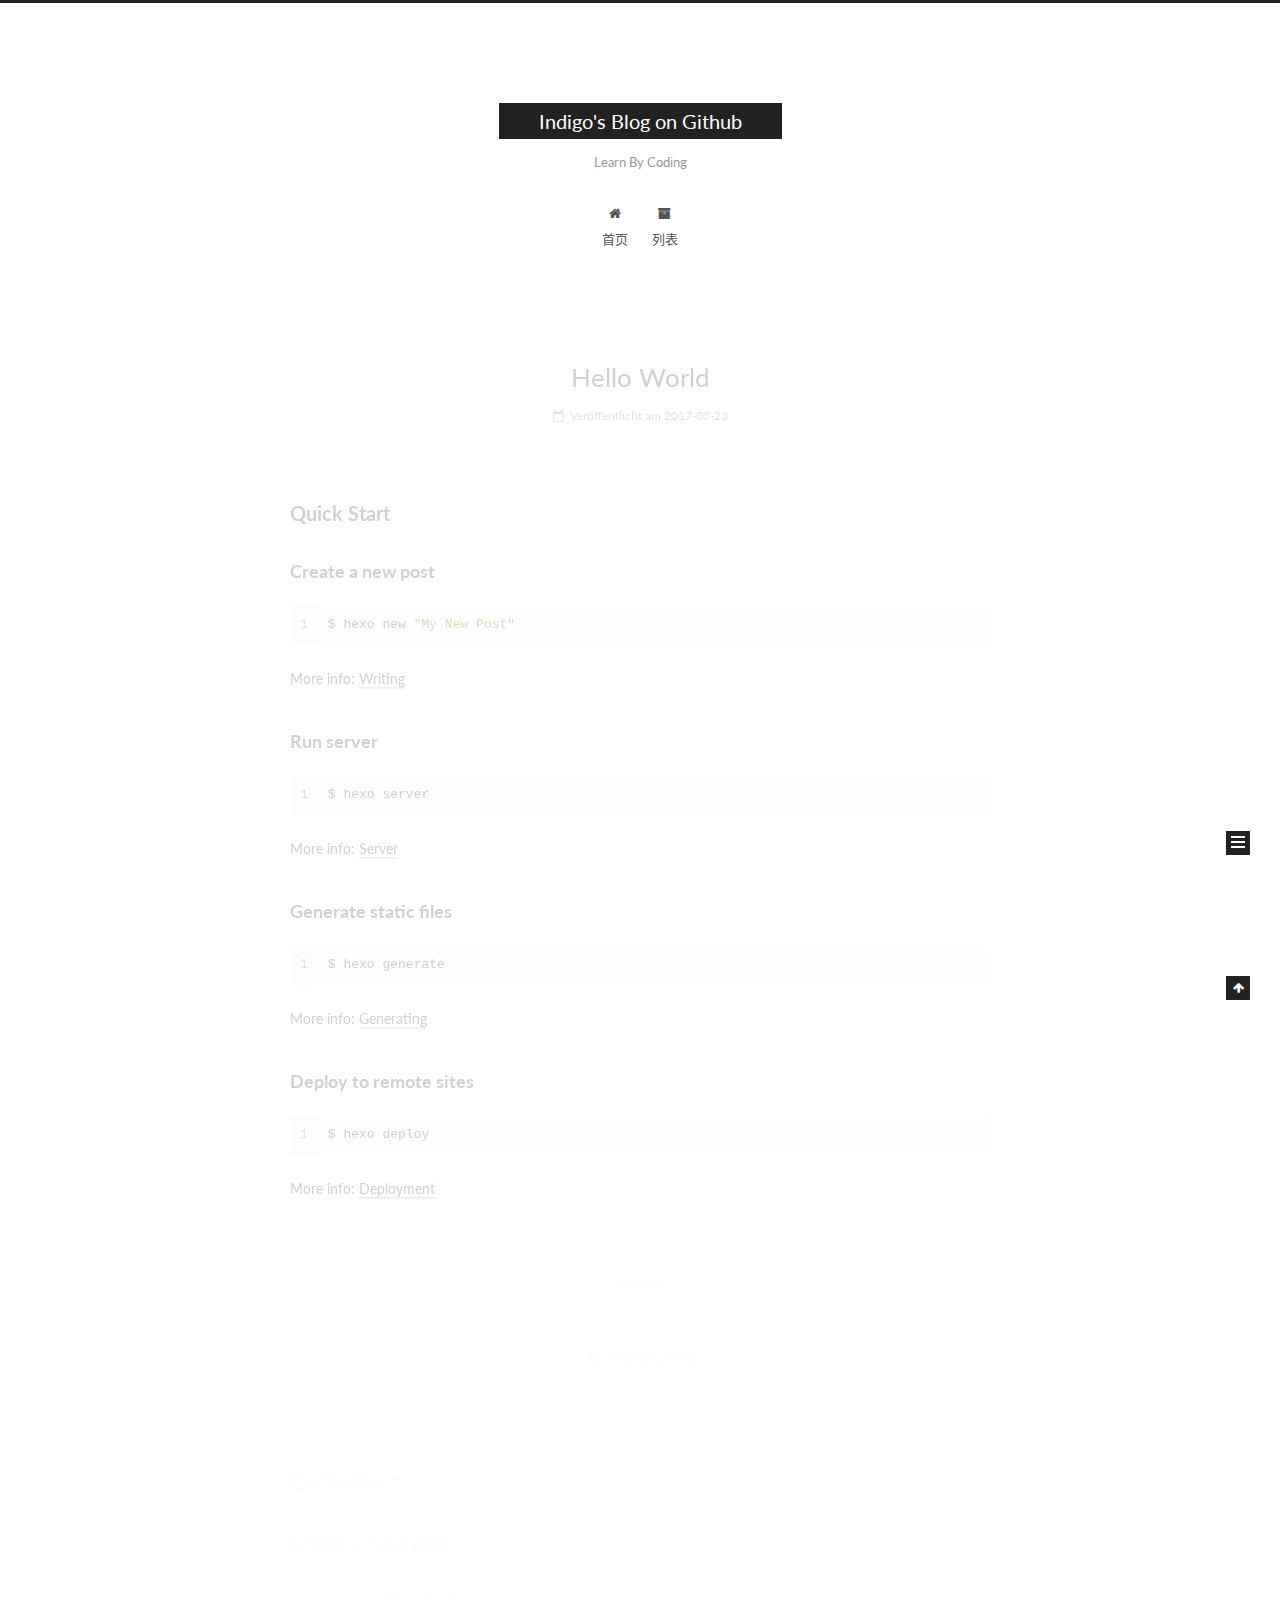
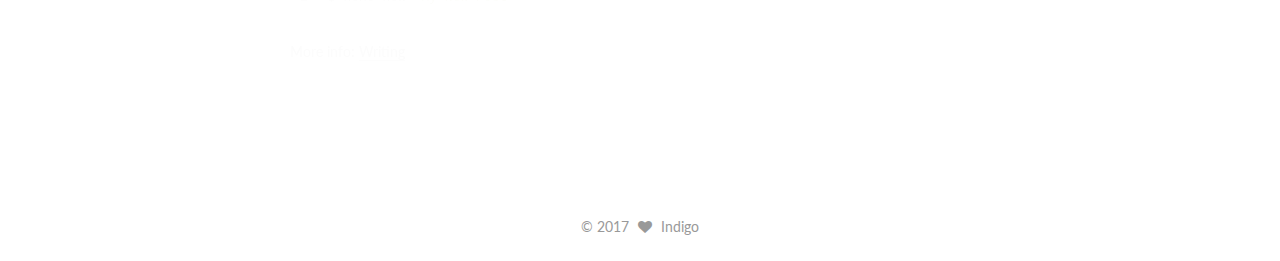
==== commit 8cf7491a: "feat: 更新首页" ====
--- a/index.html
+++ b/index.html
@@ -1,729 +1,469 @@
 <!doctype html>
-
-
-
-  
-
-
 <html class="theme-next muse use-motion" lang="zh-CN">
-<head>
-  <meta charset="UTF-8"/>
-<meta http-equiv="X-UA-Compatible" content="IE=edge" />
-<meta name="viewport" content="width=device-width, initial-scale=1, maximum-scale=1"/>
-
-
-
-<meta http-equiv="Cache-Control" content="no-transform" />
-<meta http-equiv="Cache-Control" content="no-siteapp" />
-
-
-
-
-
-
-
-
-
-
-
-
-
-
-
-  
-  
-  <link href="/lib/fancybox/source/jquery.fancybox.css?v=2.1.5" rel="stylesheet" type="text/css" />
-
-
-
-
-  
-  
-  
-  
-
-  
-    
-    
-  
-
-  
-
-  
-
-  
-
-  
-
-  
-    
-    
-    <link href="//fonts.googleapis.com/css?family=Lato:300,300italic,400,400italic,700,700italic&subset=latin,latin-ext" rel="stylesheet" type="text/css">
-  
-
-
-
-
-
-
-<link href="/lib/font-awesome/css/font-awesome.min.css?v=4.6.2" rel="stylesheet" type="text/css" />
-
-<link href="/css/main.css?v=5.1.0" rel="stylesheet" type="text/css" />
-
-
-  <meta name="keywords" content="Hexo, NexT" />
-
-
-
-
-
-
-
-
-  <link rel="shortcut icon" type="image/x-icon" href="/favicon.ico?v=5.1.0" />
-
-
-
-
-
-
-<meta property="og:type" content="website">
-<meta property="og:title" content="Hammer&#39;s Blog on Github">
-<meta property="og:url" content="http://yoursite.com/index.html">
-<meta property="og:site_name" content="Hammer&#39;s Blog on Github">
-<meta name="twitter:card" content="summary">
-<meta name="twitter:title" content="Hammer&#39;s Blog on Github">
-
-
-
-<script type="text/javascript" id="hexo.configurations">
-  var NexT = window.NexT || {};
-  var CONFIG = {
-    root: '/',
-    scheme: 'Muse',
-    sidebar: {"position":"left","display":"post","offset":12,"offset_float":0,"b2t":false,"scrollpercent":false},
-    fancybox: true,
-    motion: true,
-    duoshuo: {
-      userId: '0',
-      author: 'Author'
-    },
-    algolia: {
-      applicationID: '',
-      apiKey: '',
-      indexName: '',
-      hits: {"per_page":10},
-      labels: {"input_placeholder":"Search for Posts","hits_empty":"We didn't find any results for the search: ${query}","hits_stats":"${hits} results found in ${time} ms"}
-    }
-  };
-</script>
-
-
-
-  <link rel="canonical" href="http://yoursite.com/"/>
-
-
-
-
-
-  <title> Hammer's Blog on Github </title>
-</head>
-
-<body itemscope itemtype="http://schema.org/WebPage" lang="zh-CN">
-
-  
-
-
-
-
-
-
-
-
-
-
-
-
-
-
-  
-  
-    
-  
-
-  <div class="container sidebar-position-left 
-   page-home 
- ">
-    <div class="headband"></div>
-
-    <header id="header" class="header" itemscope itemtype="http://schema.org/WPHeader">
-      <div class="header-inner"><div class="site-brand-wrapper">
-  <div class="site-meta ">
-    
-
-    <div class="custom-logo-site-title">
-      <a href="/"  class="brand" rel="start">
-        <span class="logo-line-before"><i></i></span>
-        <span class="site-title">Hammer's Blog on Github</span>
-        <span class="logo-line-after"><i></i></span>
-      </a>
-    </div>
-      
-        <p class="site-subtitle">I am a cute & handsome girl</p>
-      
-  </div>
-
-  <div class="site-nav-toggle">
-    <button>
-      <span class="btn-bar"></span>
-      <span class="btn-bar"></span>
-      <span class="btn-bar"></span>
-    </button>
-  </div>
-</div>
-
-<nav class="site-nav">
-  
-
-  
-    <ul id="menu" class="menu">
-      
-        
-        <li class="menu-item menu-item-home">
-          <a href="/" rel="section">
-            
-              <i class="menu-item-icon fa fa-fw fa-home"></i> <br />
-            
-            Startseite
-          </a>
-        </li>
-      
-        
-        <li class="menu-item menu-item-archives">
-          <a href="/archives" rel="section">
-            
-              <i class="menu-item-icon fa fa-fw fa-archive"></i> <br />
-            
-            Archiv
-          </a>
-        </li>
-      
-        
-        <li class="menu-item menu-item-tags">
-          <a href="/tags" rel="section">
-            
-              <i class="menu-item-icon fa fa-fw fa-tags"></i> <br />
-            
-            Tags
-          </a>
-        </li>
-      
-
-      
-    </ul>
-  
-
-  
-</nav>
-
-
-
- </div>
-    </header>
-
-    <main id="main" class="main">
-      <div class="main-inner">
-        <div class="content-wrap">
-          <div id="content" class="content">
-            
-  <section id="posts" class="posts-expand">
-    
-      
-
-  
-
-  
-  
-  
-
-  <article class="post post-type-normal " itemscope itemtype="http://schema.org/Article">
-    <link itemprop="mainEntityOfPage" href="http://yoursite.com/2017/05/23/hello-world/">
-
-    <span hidden itemprop="author" itemscope itemtype="http://schema.org/Person">
-      <meta itemprop="name" content="Hammer">
-      <meta itemprop="description" content="">
-      <meta itemprop="image" content="/images/avatar.gif">
-    </span>
-
-    <span hidden itemprop="publisher" itemscope itemtype="http://schema.org/Organization">
-      <meta itemprop="name" content="Hammer's Blog on Github">
-    </span>
-
-    
-      <header class="post-header">
-
-        
-        
-          <h1 class="post-title" itemprop="name headline">
-            
-            
-              
-                
-                <a class="post-title-link" href="/2017/05/23/hello-world/" itemprop="url">
-                  Hello World
+
+  <head>
+    <meta charset="UTF-8" />
+    <meta http-equiv="X-UA-Compatible" content="IE=edge" />
+    <meta name="viewport" content="width=device-width, initial-scale=1, maximum-scale=1" />
+    <meta http-equiv="Cache-Control" content="no-transform" />
+    <meta http-equiv="Cache-Control" content="no-siteapp" />
+    <link href="/lib/fancybox/source/jquery.fancybox.css?v=2.1.5" rel="stylesheet" type="text/css" />
+    <link href="//fonts.googleapis.com/css?family=Lato:300,300italic,400,400italic,700,700italic&subset=latin,latin-ext"
+      rel="stylesheet" type="text/css">
+    <link href="/lib/font-awesome/css/font-awesome.min.css?v=4.6.2" rel="stylesheet" type="text/css" />
+    <link href="/css/main.css?v=5.1.0" rel="stylesheet" type="text/css" />
+    <meta name="keywords" content="Hexo, NexT" />
+    <link rel="shortcut icon" type="image/x-icon" href="/favicon.ico?v=5.1.0" />
+    <meta property="og:type" content="website">
+    <meta property="og:title" content="Indigo&#39;s Blog on Github">
+    <meta property="og:url" content="http://yoursite.com/index.html">
+    <meta property="og:site_name" content="Indigo&#39;s Blog on Github">
+    <meta name="twitter:card" content="summary">
+    <meta name="twitter:title" content="Indigo&#39;s Blog on Github">
+
+    <script type="text/javascript" id="hexo.configurations">
+      var NexT = window.NexT || {};
+      var CONFIG = {
+        root: '/',
+        scheme: 'Muse',
+        sidebar: { "position": "left", "display": "post", "offset": 12, "offset_float": 0, "b2t": false, "scrollpercent": false },
+        fancybox: true,
+        motion: true,
+        duoshuo: {
+          userId: '0',
+          author: 'Author'
+        },
+        algolia: {
+          applicationID: '',
+          apiKey: '',
+          indexName: '',
+          hits: { "per_page": 10 },
+          labels: { "input_placeholder": "Search for Posts", "hits_empty": "We didn't find any results for the search: ${query}", "hits_stats": "${hits} results found in ${time} ms" }
+        }
+      };
+    </script>
+
+    <link rel="canonical" href="http://yoursite.com/" />
+    <title> Indigo's Blog on Github </title>
+  </head>
+
+  <body itemscope itemtype="http://schema.org/WebPage" lang="zh-CN">
+    <div class="container sidebar-position-left page-home">
+      <div class="headband"></div>
+
+      <header id="header" class="header" itemscope itemtype="http://schema.org/WPHeader">
+        <div class="header-inner">
+          <div class="site-brand-wrapper">
+            <div class="site-meta ">
+
+              <div class="custom-logo-site-title">
+                <a href="/" class="brand" rel="start">
+                  <span class="logo-line-before"><i></i></span>
+                  <span class="site-title">Indigo's Blog on Github</span>
+                  <span class="logo-line-after"><i></i></span>
                 </a>
-              
-            
-          </h1>
-        
-
-        <div class="post-meta">
-          <span class="post-time">
-            
-              <span class="post-meta-item-icon">
-                <i class="fa fa-calendar-o"></i>
-              </span>
-              
-                <span class="post-meta-item-text">Veröffentlicht am</span>
-              
-              <time title="Post created" itemprop="dateCreated datePublished" datetime="2017-05-23T15:39:12+08:00">
-                2017-05-23
-              </time>
-            
-
-            
-
-            
-          </span>
-
-          
-
-          
-            
-          
-
-          
-          
-
-          
-
-          
-
-          
-
+              </div>
+
+              <p class="site-subtitle">Learn By Coding</p>
+
+            </div>
+
+            <div class="site-nav-toggle">
+              <button>
+                <span class="btn-bar"></span>
+                <span class="btn-bar"></span>
+                <span class="btn-bar"></span>
+              </button>
+            </div>
+          </div>
+
+          <nav class="site-nav">
+            <ul id="menu" class="menu">
+              <li class="menu-item menu-item-home">
+                <a href="/" rel="section">
+                  <i class="menu-item-icon fa fa-fw fa-home"></i> <br />
+                  首页
+                </a>
+              </li>
+
+
+              <li class="menu-item menu-item-archives">
+                <a href="/archives" rel="section">
+                  <i class="menu-item-icon fa fa-fw fa-archive"></i> <br />
+                  列表
+                </a>
+              </li>
+            </ul>
+          </nav>
         </div>
       </header>
-    
-
-
-    <div class="post-body" itemprop="articleBody">
-
-      
-      
-
-      
-        
-          
-            <p>Welcome to <a href="https://hexo.io/" target="_blank" rel="external">Hexo</a>! This is your very first post. Check <a href="https://hexo.io/docs/" target="_blank" rel="external">documentation</a> for more info. If you get any problems when using Hexo, you can find the answer in <a href="https://hexo.io/docs/troubleshooting.html" target="_blank" rel="external">troubleshooting</a> or you can ask me on <a href="https://github.com/hexojs/hexo/issues" target="_blank" rel="external">GitHub</a>.</p>
-<h2 id="Quick-Start"><a href="#Quick-Start" class="headerlink" title="Quick Start"></a>Quick Start</h2><h3 id="Create-a-new-post"><a href="#Create-a-new-post" class="headerlink" title="Create a new post"></a>Create a new post</h3><figure class="highlight bash"><table><tr><td class="gutter"><pre><div class="line">1</div></pre></td><td class="code"><pre><div class="line">$ hexo new <span class="string">"My New Post"</span></div></pre></td></tr></table></figure>
-<p>More info: <a href="https://hexo.io/docs/writing.html" target="_blank" rel="external">Writing</a></p>
-<h3 id="Run-server"><a href="#Run-server" class="headerlink" title="Run server"></a>Run server</h3><figure class="highlight bash"><table><tr><td class="gutter"><pre><div class="line">1</div></pre></td><td class="code"><pre><div class="line">$ hexo server</div></pre></td></tr></table></figure>
-<p>More info: <a href="https://hexo.io/docs/server.html" target="_blank" rel="external">Server</a></p>
-<h3 id="Generate-static-files"><a href="#Generate-static-files" class="headerlink" title="Generate static files"></a>Generate static files</h3><figure class="highlight bash"><table><tr><td class="gutter"><pre><div class="line">1</div></pre></td><td class="code"><pre><div class="line">$ hexo generate</div></pre></td></tr></table></figure>
-<p>More info: <a href="https://hexo.io/docs/generating.html" target="_blank" rel="external">Generating</a></p>
-<h3 id="Deploy-to-remote-sites"><a href="#Deploy-to-remote-sites" class="headerlink" title="Deploy to remote sites"></a>Deploy to remote sites</h3><figure class="highlight bash"><table><tr><td class="gutter"><pre><div class="line">1</div></pre></td><td class="code"><pre><div class="line">$ hexo deploy</div></pre></td></tr></table></figure>
-<p>More info: <a href="https://hexo.io/docs/deployment.html" target="_blank" rel="external">Deployment</a></p>
-
-          
-        
-      
-    </div>
-
-    <div>
-      
-    </div>
-
-    <div>
-      
-    </div>
-
-    <div>
-      
-    </div>
-
-    <footer class="post-footer">
-      
-
-      
-
-      
-
-      
-      
-        <div class="post-eof"></div>
-      
-    </footer>
-  </article>
-
-
-    
-      
-
-  
-
-  
-  
-  
-
-  <article class="post post-type-normal " itemscope itemtype="http://schema.org/Article">
-    <link itemprop="mainEntityOfPage" href="http://yoursite.com/2017/03/28/emotions/">
-
-    <span hidden itemprop="author" itemscope itemtype="http://schema.org/Person">
-      <meta itemprop="name" content="Hammer">
-      <meta itemprop="description" content="">
-      <meta itemprop="image" content="/images/avatar.gif">
-    </span>
-
-    <span hidden itemprop="publisher" itemscope itemtype="http://schema.org/Organization">
-      <meta itemprop="name" content="Hammer's Blog on Github">
-    </span>
-
-    
-      <header class="post-header">
-
-        
-        
-          <h1 class="post-title" itemprop="name headline">
-            
-            
-              
-                
-                <a class="post-title-link" href="/2017/03/28/emotions/" itemprop="url">
-                  emotions
-                </a>
-              
-            
-          </h1>
-        
-
-        <div class="post-meta">
-          <span class="post-time">
-            
-              <span class="post-meta-item-icon">
-                <i class="fa fa-calendar-o"></i>
-              </span>
-              
-                <span class="post-meta-item-text">Veröffentlicht am</span>
-              
-              <time title="Post created" itemprop="dateCreated datePublished" datetime="2017-03-28T16:47:50+08:00">
-                2017-03-28
-              </time>
-            
-
-            
-
-            
-          </span>
-
-          
-
-          
-            
-          
-
-          
-          
-
-          
-
-          
-
-          
+
+      <main id="main" class="main">
+        <div class="main-inner">
+          <div class="content-wrap">
+            <div id="content" class="content">
+
+              <section id="posts" class="posts-expand">
+                <article class="post post-type-normal " itemscope itemtype="http://schema.org/Article">
+                  <link itemprop="mainEntityOfPage" href="http://yoursite.com/2017/05/23/hello-world/">
+
+                  <span hidden itemprop="author" itemscope itemtype="http://schema.org/Person">
+                    <meta itemprop="name" content="Indigo">
+                    <meta itemprop="description" content="">
+                    <meta itemprop="image" content="/images/avatar.gif">
+                  </span>
+
+                  <span hidden itemprop="publisher" itemscope itemtype="http://schema.org/Organization">
+                    <meta itemprop="name" content="Indigo's Blog on Github">
+                  </span>
+                  <header class="post-header">
+                    <h1 class="post-title" itemprop="name headline">
+                    <a class="post-title-link" href="/2017/05/23/hello-world/" itemprop="url">
+                        Hello World
+                      </a>
+                    </h1>
+
+                    <div class="post-meta">
+                      <span class="post-time">
+                        <span class="post-meta-item-icon">
+                          <i class="fa fa-calendar-o"></i>
+                        </span>
+                        <span class="post-meta-item-text">Veröffentlicht am</span>
+
+                        <time title="Post created" itemprop="dateCreated datePublished"
+                          datetime="2017-05-23T15:39:12+08:00">
+                          2017-05-23
+                        </time>
+                      </span>
+                    </div>
+                  </header>
+
+                  <div class="post-body" itemprop="articleBody">
+                    <h2 id="Quick-Start"><a href="#Quick-Start" class="headerlink" title="Quick Start"></a>Quick Start
+                    </h2>
+                    <h3 id="Create-a-new-post"><a href="#Create-a-new-post" class="headerlink"
+                        title="Create a new post"></a>Create a new post</h3>
+                    <figure class="highlight bash">
+                      <table>
+                        <tr>
+                          <td class="gutter">
+                            <pre><div class="line">1</div></pre>
+                          </td>
+                          <td class="code">
+                            <pre><div class="line">$ hexo new <span class="string">"My New Post"</span></div></pre>
+                          </td>
+                        </tr>
+                      </table>
+                    </figure>
+                    <p>More info: <a href="https://hexo.io/docs/writing.html" target="_blank" rel="external">Writing</a>
+                    </p>
+                    <h3 id="Run-server"><a href="#Run-server" class="headerlink" title="Run server"></a>Run server</h3>
+                    <figure class="highlight bash">
+                      <table>
+                        <tr>
+                          <td class="gutter">
+                            <pre><div class="line">1</div></pre>
+                          </td>
+                          <td class="code">
+                            <pre><div class="line">$ hexo server</div></pre>
+                          </td>
+                        </tr>
+                      </table>
+                    </figure>
+                    <p>More info: <a href="https://hexo.io/docs/server.html" target="_blank" rel="external">Server</a></p>
+                    <h3 id="Generate-static-files"><a href="#Generate-static-files" class="headerlink"
+                        title="Generate static files"></a>Generate static files</h3>
+                    <figure class="highlight bash">
+                      <table>
+                        <tr>
+                          <td class="gutter">
+                            <pre><div class="line">1</div></pre>
+                          </td>
+                          <td class="code">
+                            <pre><div class="line">$ hexo generate</div></pre>
+                          </td>
+                        </tr>
+                      </table>
+                    </figure>
+                    <p>More info: <a href="https://hexo.io/docs/generating.html" target="_blank"
+                        rel="external">Generating</a></p>
+                    <h3 id="Deploy-to-remote-sites"><a href="#Deploy-to-remote-sites" class="headerlink"
+                        title="Deploy to remote sites"></a>Deploy to remote sites</h3>
+                    <figure class="highlight bash">
+                      <table>
+                        <tr>
+                          <td class="gutter">
+                            <pre><div class="line">1</div></pre>
+                          </td>
+                          <td class="code">
+                            <pre><div class="line">$ hexo deploy</div></pre>
+                          </td>
+                        </tr>
+                      </table>
+                    </figure>
+                    <p>More info: <a href="https://hexo.io/docs/deployment.html" target="_blank"
+                        rel="external">Deployment</a></p>
+
+                  </div>
+                <div>
+              </div>
+            <div>
+          </div>
+
+        <div>
+
+      </div>
+
+                  <footer class="post-footer">
+
+
+
+
+
+
+
+
+                    <div class="post-eof"></div>
+
+                  </footer>
+                </article>
+
+
+
+
+
+
+
+
+
+
+
+                <article class="post post-type-normal " itemscope itemtype="http://schema.org/Article">
+                  <link itemprop="mainEntityOfPage" href="http://yoursite.com/2017/03/28/emotions/">
+
+                  <span hidden itemprop="author" itemscope itemtype="http://schema.org/Person">
+                    <meta itemprop="name" content="Indigo">
+                    <meta itemprop="description" content="">
+                    <meta itemprop="image" content="/images/avatar.gif">
+                  </span>
+
+                  <span hidden itemprop="publisher" itemscope itemtype="http://schema.org/Organization">
+                    <meta itemprop="name" content="Indigo's Blog on Github">
+                  </span>
+
+
+                  <header class="post-header">
+
+
+
+                    <h1 class="post-title" itemprop="name headline">
+
+
+
+
+                      <a class="post-title-link" href="/2017/03/28/emotions/" itemprop="url">
+                        emotions
+                      </a>
+
+
+                    </h1>
+
+
+                    <div class="post-meta">
+                      <span class="post-time">
+
+                        <span class="post-meta-item-icon">
+                          <i class="fa fa-calendar-o"></i>
+                        </span>
+
+                        <span class="post-meta-item-text">Veröffentlicht am</span>
+
+                        <time title="Post created" itemprop="dateCreated datePublished"
+                          datetime="2017-03-28T16:47:50+08:00">
+                          2017-03-28
+                        </time>
+
+
+
+
+
+                      </span>
+
+
+
+
+
+
+
+
+
+
+
+
+
+
+
+
+                    </div>
+                  </header>
+
+
+
+                  <div class="post-body" itemprop="articleBody">
+
+
+
+
+
+
+
+                    <h1 id="Quick-Start"><a href="#Quick-Start" class="headerlink" title="Quick Start"></a>Quick Start
+                    </h1>
+                    <h2 id="Create-a-new-post"><a href="#Create-a-new-post" class="headerlink"
+                        title="Create a new post"></a>Create a new post</h2>
+                    <figure class="highlight bash">
+                      <table>
+                        <tr>
+                          <td class="gutter">
+                            <pre><div class="line">1</div></pre>
+                          </td>
+                          <td class="code">
+                            <pre><div class="line">$ hexo new <span class="string">"My New Post"</span></div></pre>
+                          </td>
+                        </tr>
+                      </table>
+                    </figure>
+                    <p>More info: <a href="https://hexo.io/docs/writing.html" target="_blank" rel="external">Writing</a>
+                    </p>
+
+
+
+
+                  </div>
+
+                  <div>
+
+                  </div>
+
+                  <div>
+
+                  </div>
+
+                  <div>
+
+                  </div>
+
+                  <footer class="post-footer">
+
+
+
+
+
+
+
+
+                    <div class="post-eof"></div>
+
+                  </footer>
+                </article>
+
+
+
+              </section>
+
+            </div>
+          </div>
+
+          <div class="sidebar-toggle">
+            <div class="sidebar-toggle-line-wrap">
+              <span class="sidebar-toggle-line sidebar-toggle-line-first"></span>
+              <span class="sidebar-toggle-line sidebar-toggle-line-middle"></span>
+              <span class="sidebar-toggle-line sidebar-toggle-line-last"></span>
+            </div>
+          </div>
+
+          <aside id="sidebar" class="sidebar">
+            <div class="sidebar-inner">
+
+              <section class="site-overview sidebar-panel sidebar-panel-active">
+                <div class="site-author motion-element" itemprop="author" itemscope itemtype="http://schema.org/Person">
+                  <img class="site-author-image" itemprop="image" src="/images/avatar.gif" alt="Indigo" />
+                  <p class="site-author-name" itemprop="name">Indigo</p>
+
+                  <p class="site-description motion-element" itemprop="description"></p>
+
+                </div>
+                <nav class="site-state motion-element">
+
+
+                  <div class="site-state-item site-state-posts">
+                    <a href="/archives">
+                      <span class="site-state-item-count">2</span>
+                      <span class="site-state-item-name">Artikel</span>
+                    </a>
+                  </div>
+
+
+
+
+
+
+                </nav>
+
+
+
+                <div class="links-of-author motion-element">
+
+                </div>
+
+
+
+
+
+
+
+
+
+
+              </section>
+            </div>
+          </aside>
 
         </div>
-      </header>
-    
-
-
-    <div class="post-body" itemprop="articleBody">
-
-      
-      
-
-      
-        
-          
-            <h1 id="Quick-Start"><a href="#Quick-Start" class="headerlink" title="Quick Start"></a>Quick Start</h1><h2 id="Create-a-new-post"><a href="#Create-a-new-post" class="headerlink" title="Create a new post"></a>Create a new post</h2><figure class="highlight bash"><table><tr><td class="gutter"><pre><div class="line">1</div></pre></td><td class="code"><pre><div class="line">$ hexo new <span class="string">"My New Post"</span></div></pre></td></tr></table></figure>
-<p>More info: <a href="https://hexo.io/docs/writing.html" target="_blank" rel="external">Writing</a></p>
-
-          
-        
-      
-    </div>
-
-    <div>
-      
-    </div>
-
-    <div>
-      
-    </div>
-
-    <div>
-      
-    </div>
-
-    <footer class="post-footer">
-      
-
-      
-
-      
-
-      
-      
-        <div class="post-eof"></div>
-      
-    </footer>
-  </article>
-
-
-    
-  </section>
-
-  
-
-
+      </main>
+
+      <footer id="footer" class="footer">
+        <div class="footer-inner">
+          <div class="copyright">
+            &copy;
+            <span itemprop="copyrightYear">2017</span>
+            <span class="with-love">
+              <i class="fa fa-heart"></i>
+            </span>
+            <span class="author" itemprop="copyrightHolder">Indigo</span>
           </div>
-          
-
-
-          
-
         </div>
-        
-          
-  
-  <div class="sidebar-toggle">
-    <div class="sidebar-toggle-line-wrap">
-      <span class="sidebar-toggle-line sidebar-toggle-line-first"></span>
-      <span class="sidebar-toggle-line sidebar-toggle-line-middle"></span>
-      <span class="sidebar-toggle-line sidebar-toggle-line-last"></span>
-    </div>
-  </div>
-
-  <aside id="sidebar" class="sidebar">
-    <div class="sidebar-inner">
-
-      
-
-      
-
-      <section class="site-overview sidebar-panel sidebar-panel-active">
-        <div class="site-author motion-element" itemprop="author" itemscope itemtype="http://schema.org/Person">
-          <img class="site-author-image" itemprop="image"
-               src="/images/avatar.gif"
-               alt="Hammer" />
-          <p class="site-author-name" itemprop="name">Hammer</p>
-           
-              <p class="site-description motion-element" itemprop="description"></p>
-          
-        </div>
-        <nav class="site-state motion-element">
-
-          
-            <div class="site-state-item site-state-posts">
-              <a href="/archives">
-                <span class="site-state-item-count">2</span>
-                <span class="site-state-item-name">Artikel</span>
-              </a>
-            </div>
-          
-
-          
-
-          
-
-        </nav>
-
-        
-
-        <div class="links-of-author motion-element">
-          
-        </div>
-
-        
-        
-
-        
-        
-
-        
-
-
-      </section>
-
-      
-
-      
-
-    </div>
-  </aside>
-
-
-        
-      </div>
-    </main>
-
-    <footer id="footer" class="footer">
-      <div class="footer-inner">
-        <div class="copyright" >
-  
-  &copy; 
-  <span itemprop="copyrightYear">2017</span>
-  <span class="with-love">
-    <i class="fa fa-heart"></i>
-  </span>
-  <span class="author" itemprop="copyrightHolder">Hammer</span>
-</div>
-
-
-<div class="powered-by">
-  Erstellt mit  <a class="theme-link" href="https://hexo.io">Hexo</a>
-</div>
-
-<div class="theme-info">
-  Theme -
-  <a class="theme-link" href="https://github.com/iissnan/hexo-theme-next">
-    NexT.Muse
-  </a>
-</div>
-
-
-        
-
-        
-      </div>
-    </footer>
-
-    
+      </footer>
+
       <div class="back-to-top">
         <i class="fa fa-arrow-up"></i>
-        
       </div>
-    
-
-  </div>
-
-  
-
-<script type="text/javascript">
-  if (Object.prototype.toString.call(window.Promise) !== '[object Function]') {
-    window.Promise = null;
-  }
-</script>
-
-
-
-
-
-
-
-
-
-  
-
-
-
-
-
-
-  
-  <script type="text/javascript" src="/lib/jquery/index.js?v=2.1.3"></script>
-
-  
-  <script type="text/javascript" src="/lib/fastclick/lib/fastclick.min.js?v=1.0.6"></script>
-
-  
-  <script type="text/javascript" src="/lib/jquery_lazyload/jquery.lazyload.js?v=1.9.7"></script>
-
-  
-  <script type="text/javascript" src="/lib/velocity/velocity.min.js?v=1.2.1"></script>
-
-  
-  <script type="text/javascript" src="/lib/velocity/velocity.ui.min.js?v=1.2.1"></script>
-
-  
-  <script type="text/javascript" src="/lib/fancybox/source/jquery.fancybox.pack.js?v=2.1.5"></script>
-
-
-  
-
-
-  <script type="text/javascript" src="/js/src/utils.js?v=5.1.0"></script>
-
-  <script type="text/javascript" src="/js/src/motion.js?v=5.1.0"></script>
-
-
-
-  
-  
-
-  
-
-  
-
-
-  <script type="text/javascript" src="/js/src/bootstrap.js?v=5.1.0"></script>
-
-
-
-  
-
-
-  
-
-
-
-
-	
-
-
-
-
-
-  
-
-
-
-
-
-  
-
-
-
-
-
-  
-
-
-
-
-
-
-  
-
-
-
-
-
-  
-
-  
-
-  
-
-  
-
-</body>
-</html>
+    </div>
+
+    <script type="text/javascript">
+      if (Object.prototype.toString.call(window.Promise) !== '[object Function]') {
+        window.Promise = null;
+      }
+    </script>
+
+    <script type="text/javascript" src="/lib/jquery/index.js?v=2.1.3"></script>
+    <script type="text/javascript" src="/lib/fastclick/lib/fastclick.min.js?v=1.0.6"></script>
+    <script type="text/javascript" src="/lib/jquery_lazyload/jquery.lazyload.js?v=1.9.7"></script>
+    <script type="text/javascript" src="/lib/velocity/velocity.min.js?v=1.2.1"></script>
+    <script type="text/javascript" src="/lib/velocity/velocity.ui.min.js?v=1.2.1"></script>
+    <script type="text/javascript" src="/lib/fancybox/source/jquery.fancybox.pack.js?v=2.1.5"></script>
+    <script type="text/javascript" src="/js/src/utils.js?v=5.1.0"></script>
+    <script type="text/javascript" src="/js/src/motion.js?v=5.1.0"></script>
+    <script type="text/javascript" src="/js/src/bootstrap.js?v=5.1.0"></script>
+  </body>
+</html>